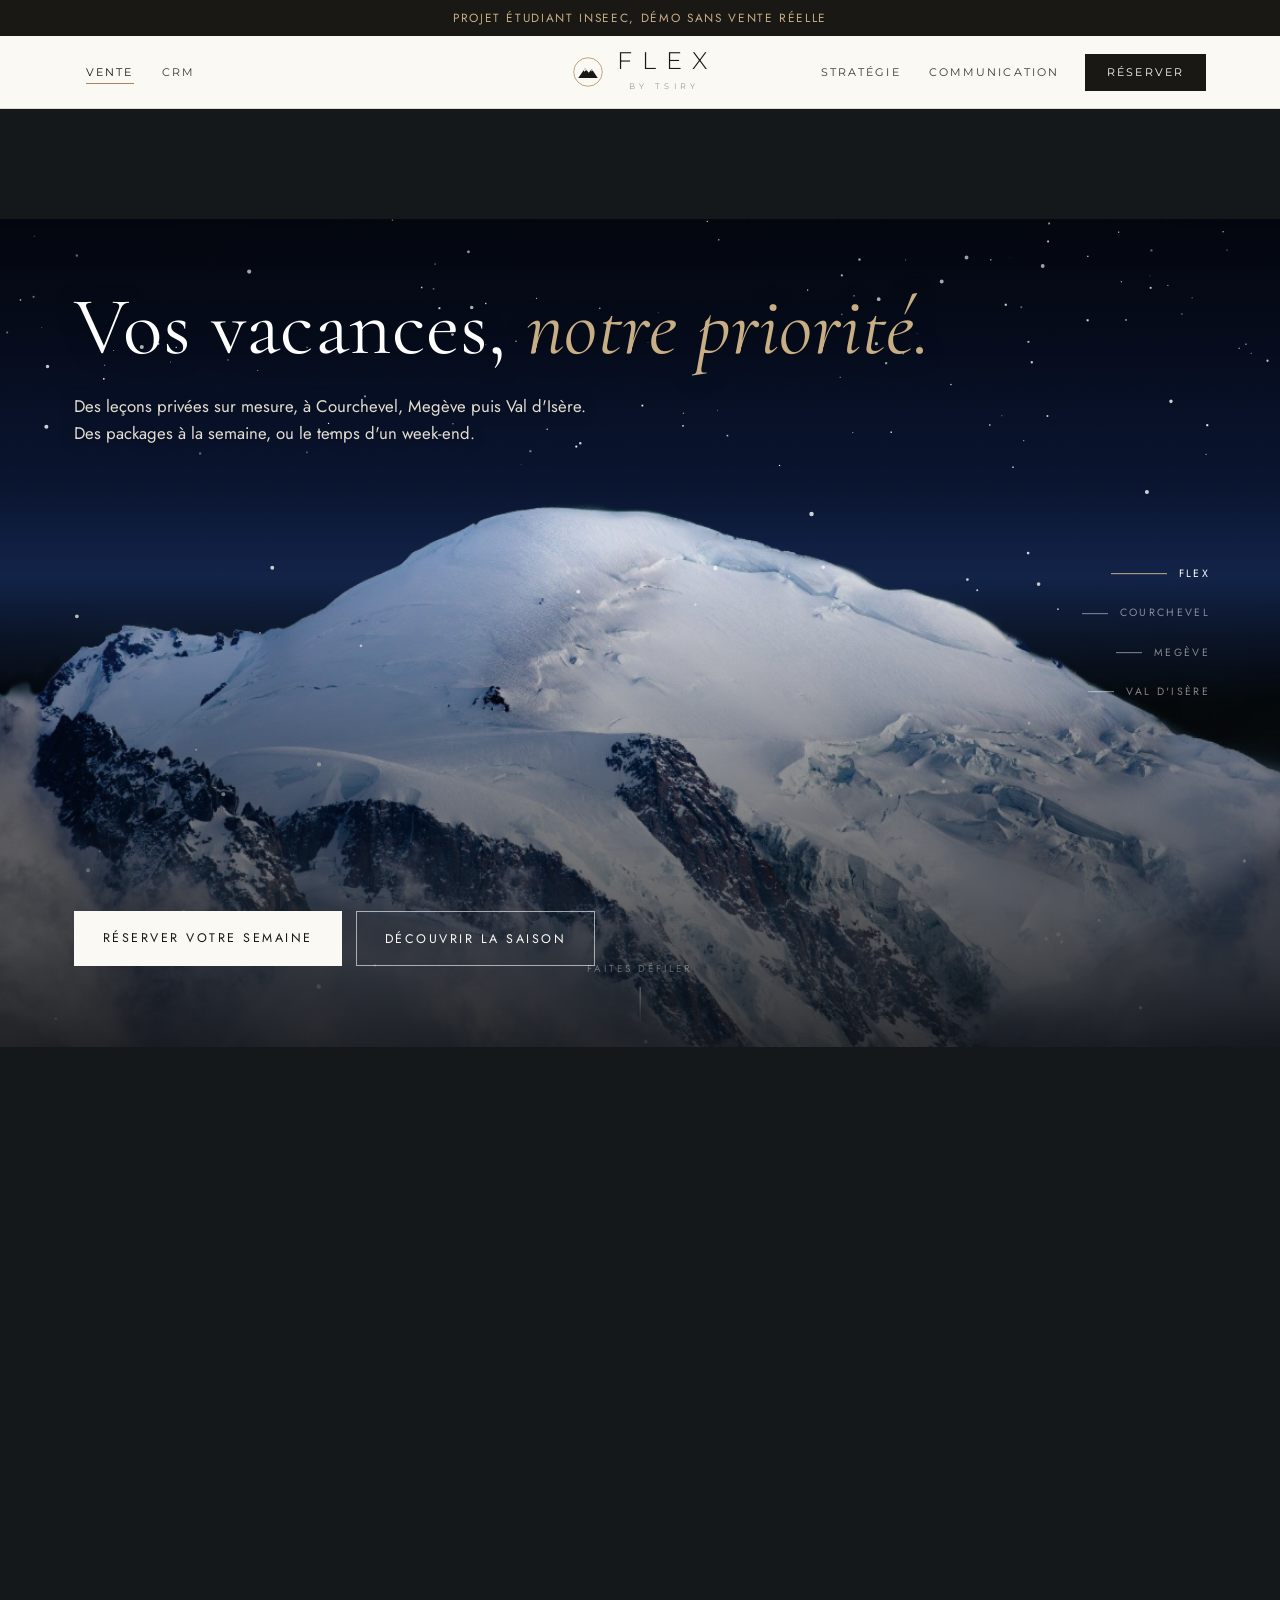
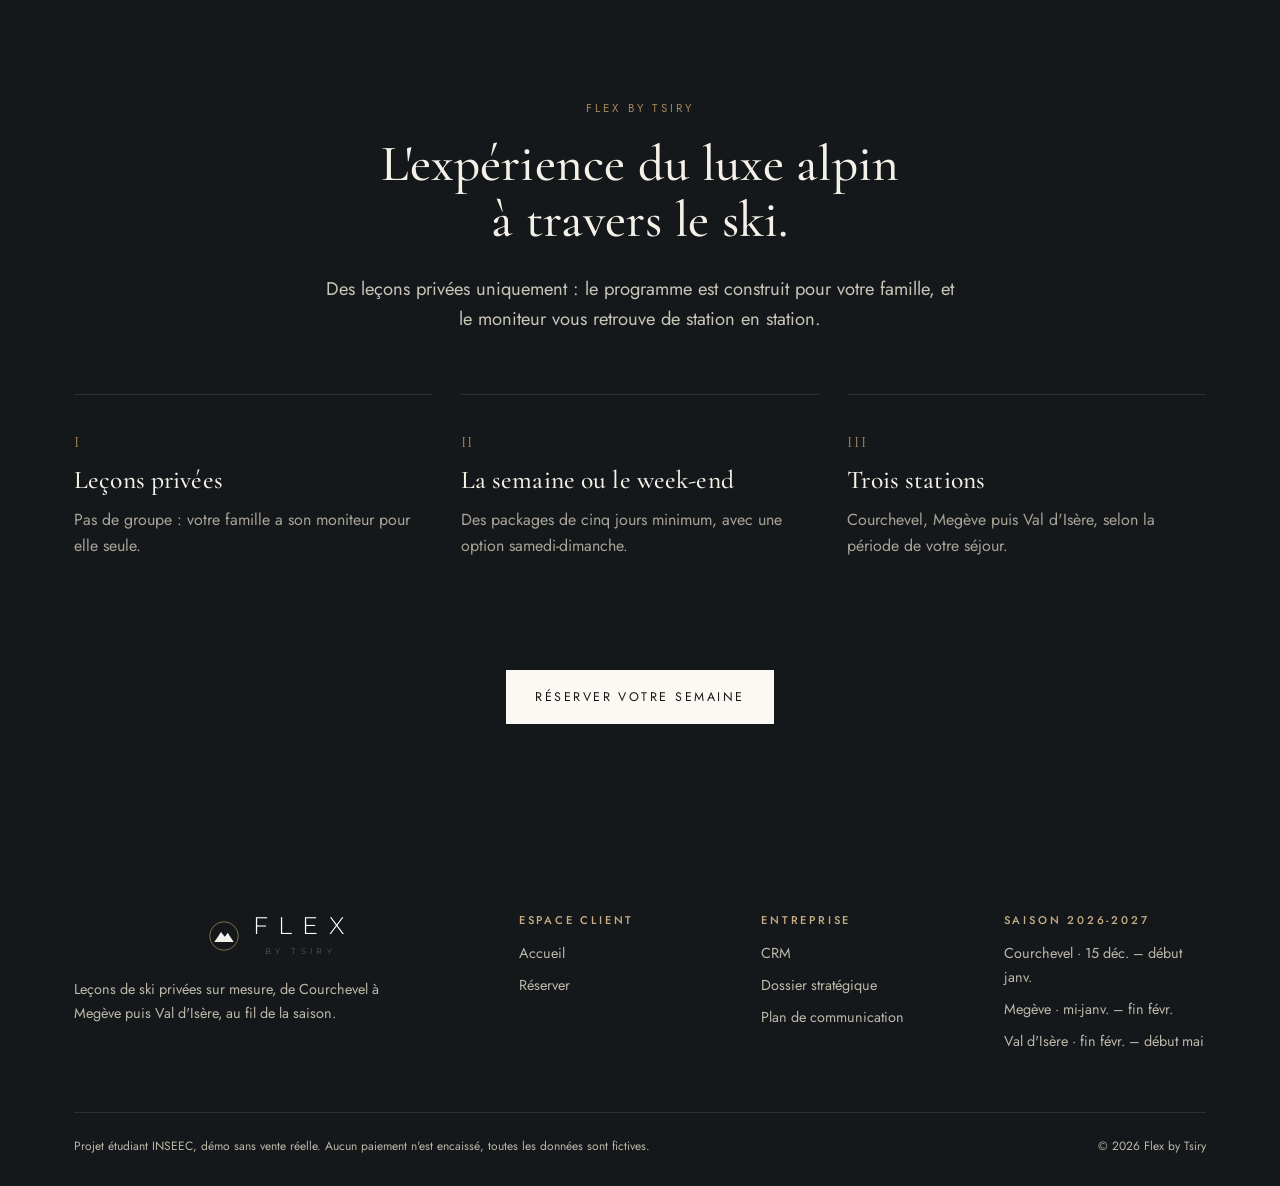
==== index.html @ 52a679b9 "Landing : photo du Mont Blanc, quatre lumières au défilement, menu centré en Montserrat Co-Authored-" ====
<!doctype html>
<html lang="fr">
<head>
<meta charset="utf-8">
<meta name="viewport" content="width=device-width, initial-scale=1">
<title>Flex by Tsiry · Leçons de ski privées</title>
<meta name="description" content="Leçons de ski privées sur mesure à Courchevel, Megève et Val d'Isère. Projet étudiant INSEEC, démo sans vente réelle.">
<link rel="icon" href="assets/favicon.svg" type="image/svg+xml">
<link rel="preconnect" href="https://fonts.googleapis.com">
<link rel="preconnect" href="https://fonts.gstatic.com" crossorigin>
<link href="https://fonts.googleapis.com/css2?family=Cormorant+Garamond:ital,wght@0,400;0,500;0,600;1,400&family=Jost:wght@300;400;500&display=swap" rel="stylesheet">
<link rel="preload" as="image" href="assets/img/hero.jpg">
<link rel="stylesheet" href="assets/site.css">
<style>
  /* ---------- Scène : une seule photo, quatre lumières ----------
     La photo est posée quatre fois avec un étalonnage différent (nuit, or, rose, glace).
     Au défilement, seule l'opacité des calques change : tout est géré par la carte graphique. */
  .story{position:relative;height:520vh;background:#14181A}
  .stage{
    position:sticky;top:72px;height:calc(100vh - 72px);height:calc(100svh - 72px);overflow:hidden;
    background:#05070a;color:#fff;isolation:isolate;contain:layout paint
  }
  .scene{position:absolute;inset:0;will-change:transform;backface-visibility:hidden}
  .mood{position:absolute;inset:0;isolation:isolate;opacity:0;visibility:hidden;will-change:opacity}
  .mood.base{opacity:1;visibility:visible}
  .ph{position:absolute;inset:0;background:url(assets/img/hero.jpg) 50% 18% / cover no-repeat}
  .sky{position:absolute;inset:0;mix-blend-mode:lighten}

  /* Étalonnage de la photo et du ciel pour chaque lumière */
  .base .sky{background:linear-gradient(180deg,#03050c 0%,#0a1530 34%,#14264d 44%,rgba(20,38,77,0) 58%)}
  .gold .ph{filter:sepia(.6) saturate(1.7) hue-rotate(-10deg) brightness(1.06) contrast(1.04)}
  .gold .sky{background:linear-gradient(180deg,#0b0d1c 0%,#2c2344 22%,#b4583a 34%,#f2a65e 41%,rgba(242,166,94,.5) 52%,rgba(242,166,94,0) 66%)}
  .rose .ph{filter:sepia(.45) saturate(2.1) hue-rotate(-42deg) brightness(1.02) contrast(1.06)}
  .rose .sky{background:linear-gradient(180deg,#120a20 0%,#3d1b52 20%,#b83a62 33%,#ff7f5e 41%,rgba(255,127,94,.5) 52%,rgba(255,127,94,0) 66%)}
  .ice .ph{filter:saturate(1.25) hue-rotate(8deg) brightness(1.2) contrast(1.06)}
  .ice .sky{background:linear-gradient(180deg,#082a5e 0%,#2f6db6 26%,#7fb8e8 38%,#cfe8f8 45%,rgba(207,232,248,.55) 56%,rgba(207,232,248,0) 70%)}

  /* Soleil : un seul astre qui traverse le ciel */
  .sun{position:absolute;left:0;top:0;width:38vmin;height:38vmin;margin:-19vmin 0 0 -19vmin;z-index:2;opacity:0;pointer-events:none;mix-blend-mode:screen;will-change:transform,opacity;
    background:radial-gradient(circle,#fff 0,#fff7e2 9%,rgba(255,196,120,.6) 22%,rgba(255,140,70,.2) 42%,rgba(255,120,60,0) 68%)}
  .flare{position:absolute;left:0;top:0;z-index:2;width:0;height:0;opacity:0;pointer-events:none;mix-blend-mode:screen;will-change:transform,opacity}
  .flare::before,.flare::after{content:"";position:absolute;left:-30vmin;top:-1px;width:60vmin;height:2px;background:linear-gradient(90deg,transparent,rgba(255,255,255,.9),transparent)}
  .flare::after{left:-1px;top:-30vmin;width:2px;height:60vmin;background:linear-gradient(180deg,transparent,rgba(255,255,255,.9),transparent)}

  /* Brume qui dérive devant la montagne */
  .fogwrap{position:absolute;left:0;right:0;bottom:0;height:60%;z-index:2;pointer-events:none;will-change:transform}
  .fog{position:absolute;bottom:-8%;width:70vw;height:55%;border-radius:50%;
    background:radial-gradient(ellipse at center,rgba(235,240,248,.26) 0,rgba(235,240,248,.1) 45%,rgba(235,240,248,0) 70%);animation:drift 46s ease-in-out infinite alternate}
  .fog:nth-child(1){left:-18%}
  .fog:nth-child(2){left:30%;bottom:-14%;animation-duration:58s;animation-delay:-20s;opacity:.8}
  .fog:nth-child(3){left:62%;animation-duration:52s;animation-delay:-35s}
  @keyframes drift{from{transform:translate3d(-6vw,0,0)}to{transform:translate3d(8vw,-2vh,0)}}
  @media (prefers-reduced-motion:reduce){.fog{animation:none}}

  #fx{position:absolute;inset:0;width:100%;height:100%;z-index:3;pointer-events:none}
  .shade{position:absolute;inset:0;z-index:4;pointer-events:none;
    background:linear-gradient(180deg,rgba(5,7,10,.3) 0%,rgba(5,7,10,0) 22%,rgba(5,7,10,0) 40%,rgba(5,7,10,.45) 70%,rgba(5,7,10,.8) 100%)}
  .fadeout{position:absolute;inset:0;z-index:9;background:#14181A;opacity:0;pointer-events:none;will-change:opacity}

  .chap{position:absolute;left:0;right:0;bottom:9vh;z-index:6;opacity:0;pointer-events:none;will-change:opacity,transform}
  .chap .in{max-width:var(--max);margin:0 auto;padding:0 24px}
  .chap h1,.chap h2{font-weight:400;margin:0 0 .25em;text-shadow:0 2px 24px rgba(0,0,0,.45)}
  .chap h1{font-size:clamp(2.6rem,6.4vw,5.6rem);max-width:920px}
  .chap h1 em{font-style:italic;color:var(--gold-2)}
  .chap h2{font-size:clamp(3.4rem,11vw,9.5rem);line-height:.95;letter-spacing:-.01em}
  .chap .count{display:block;font-size:.72rem;letter-spacing:.3em;text-transform:uppercase;color:var(--gold-2);margin-bottom:14px;text-shadow:0 1px 14px rgba(0,0,0,.6)}
  .chap .when{font-family:var(--serif);font-size:clamp(1.3rem,2.4vw,1.9rem);font-style:italic;color:#F0E8D8;margin:0 0 6px;text-shadow:0 1px 14px rgba(0,0,0,.55)}
  .chap p.sub{max-width:520px;color:#E4DED2;margin:0;font-size:1.05rem;text-shadow:0 1px 14px rgba(0,0,0,.55)}
  .chap .actions{display:flex;gap:14px;flex-wrap:wrap}
  .chap.on{pointer-events:auto}
  .chap.c0{top:7vh;bottom:9vh;display:flex;flex-direction:column;justify-content:space-between}
  .chap.c0 .in{width:100%}
  .chap.c0 .sub{margin-top:14px}

  .rail{position:absolute;right:max(20px,calc((100vw - var(--max))/2 + 20px));top:50%;transform:translateY(-50%);z-index:7;list-style:none;margin:0;padding:0;display:flex;flex-direction:column;gap:22px;align-items:flex-end}
  .rail li{display:flex;align-items:center;gap:12px;font-size:.66rem;letter-spacing:.22em;text-transform:uppercase;color:rgba(255,255,255,.5);transition:color .4s}
  .rail li i{display:block;width:26px;height:1px;background:currentColor;transition:width .4s}
  .rail li.on{color:#fff}
  .rail li.on i{width:56px;background:var(--gold-2)}
  @media (max-width:760px){.rail li span{display:none}.rail{right:14px;gap:16px}}

  .cue{position:absolute;left:50%;bottom:22px;transform:translateX(-50%);z-index:7;font-size:.62rem;letter-spacing:.3em;text-transform:uppercase;color:rgba(255,255,255,.8);display:flex;flex-direction:column;align-items:center;gap:10px;pointer-events:none;will-change:opacity}
  .cue i{display:block;width:1px;height:38px;background:linear-gradient(180deg,rgba(255,255,255,.9),transparent);animation:cue 1.8s ease-in-out infinite}
  @keyframes cue{0%{transform:scaleY(.2);transform-origin:top}50%{transform:scaleY(1);transform-origin:top}51%{transform-origin:bottom}100%{transform:scaleY(.2);transform-origin:bottom}}
  @media (prefers-reduced-motion:reduce){.cue i{animation:none}}

  /* ---------- Après la scène ---------- */
  .after{background:#14181A;color:var(--ivory);padding:110px 0 120px}
  .after .lead{color:#C9C4B8}
  .after .pillar{border-top-color:#2B302F}
  .after .pillar p{color:#A9A398}
</style>
</head>
<body data-page="vente">

<main>
  <section class="story" id="story" aria-label="Présentation de Flex by Tsiry">
    <div class="stage" id="stage">
      <div class="scene" id="scene" aria-hidden="true">
        <div class="mood base"><div class="ph"></div><div class="sky"></div></div>
        <div class="mood gold"><div class="ph"></div><div class="sky"></div></div>
        <div class="mood rose"><div class="ph"></div><div class="sky"></div></div>
        <div class="mood ice"><div class="ph"></div><div class="sky"></div></div>
      </div>
      <div class="sun" id="sun" aria-hidden="true"></div>
      <div class="flare" id="flare" aria-hidden="true"></div>
      <div class="fogwrap" id="fogwrap" aria-hidden="true"><div class="fog"></div><div class="fog"></div><div class="fog"></div></div>
      <canvas id="fx" aria-hidden="true"></canvas>
      <div class="shade" aria-hidden="true"></div>

      <div class="chap c0" data-c="0">
        <div class="in">
          <h1>Vos vacances, <em>notre priorité.</em></h1>
          <p class="sub">Des leçons privées sur mesure, à Courchevel, Megève puis Val d'Isère. Des packages à la semaine, ou le temps d'un week-end.</p>
        </div>
        <div class="in">
          <div class="actions">
            <a class="btn light" href="reserver.html">Réserver votre semaine</a>
            <button class="btn ghost-light" type="button" id="discover">Découvrir la saison</button>
          </div>
        </div>
      </div>

      <div class="chap" data-c="1">
        <div class="in">
          <span class="count">01 / 03</span>
          <p class="when">15 décembre — début janvier</p>
          <h2>Courchevel</h2>
          <p class="sub">La saison s'ouvre avec les fêtes de fin d'année.</p>
        </div>
      </div>

      <div class="chap" data-c="2">
        <div class="in">
          <span class="count">02 / 03</span>
          <p class="when">Mi-janvier — fin février</p>
          <h2>Megève</h2>
          <p class="sub">Le cœur de l'hiver.</p>
        </div>
      </div>

      <div class="chap" data-c="3">
        <div class="in">
          <span class="count">03 / 03</span>
          <p class="when">Fin février — début mai</p>
          <h2>Val d'Isère</h2>
          <p class="sub">La haute altitude pour finir la saison.</p>
        </div>
      </div>

      <ol class="rail" id="rail" aria-hidden="true">
        <li><i></i><span>Flex</span></li>
        <li><i></i><span>Courchevel</span></li>
        <li><i></i><span>Megève</span></li>
        <li><i></i><span>Val d'Isère</span></li>
      </ol>
      <div class="cue" id="cue" aria-hidden="true">Faites défiler<i></i></div>
      <div class="fadeout" id="fadeout"></div>
    </div>
  </section>

  <section class="after">
    <div class="wrap">
      <div class="center reveal" style="margin-bottom:60px">
        <span class="eyebrow">Flex by Tsiry</span>
        <h2>L'expérience du luxe alpin<br>à travers le ski.</h2>
        <p class="lead">Des leçons privées uniquement : le programme est construit pour votre famille, et le moniteur vous retrouve de station en station.</p>
      </div>
      <div class="grid g3">
        <div class="pillar reveal"><span class="num">I</span><h3>Leçons privées</h3><p>Pas de groupe : votre famille a son moniteur pour elle seule.</p></div>
        <div class="pillar reveal"><span class="num">II</span><h3>La semaine ou le week-end</h3><p>Des packages de cinq jours minimum, avec une option samedi-dimanche.</p></div>
        <div class="pillar reveal"><span class="num">III</span><h3>Trois stations</h3><p>Courchevel, Megève puis Val d'Isère, selon la période de votre séjour.</p></div>
      </div>
      <div class="center reveal" style="margin-top:60px">
        <a class="btn light" href="reserver.html">Réserver votre semaine</a>
      </div>
    </div>
  </section>
</main>

<script src="assets/site.js"></script>
<script>
(function () {
  const reduce = window.matchMedia('(prefers-reduced-motion: reduce)').matches;
  const story = document.getElementById('story'), stage = document.getElementById('stage');
  const scene = document.getElementById('scene');
  const moods = [...document.querySelectorAll('.mood:not(.base)')];
  const sun = document.getElementById('sun'), flare = document.getElementById('flare'), fogwrap = document.getElementById('fogwrap');
  const chaps = [...document.querySelectorAll('.chap')], rail = [...document.querySelectorAll('#rail li')];
  const cue = document.getElementById('cue'), fadeout = document.getElementById('fadeout');
  const NAV = 72;

  /* Écriture sans doublon : on ne touche au style que si la valeur a changé. */
  const put = (el, prop, val) => { const k = '_' + prop; if (el[k] !== val) { el[k] = val; el.style[prop] = val; } };
  const clamp01 = x => Math.max(0, Math.min(1, x));
  const smooth = t => t * t * (3 - 2 * t);

  /* Chapitres : [début, fin, durée du fondu] */
  const RANGES = [[-1, .14, .1], [.26, .44, .06], [.52, .70, .06], [.77, 1.1, .05]];
  const vis = (p, a, b, f) => clamp01(Math.min((p - a) / f, (b - p) / f, 1));

  /* Les lumières s'empilent : chacune apparaît en fondu et reste (or, rose, glace). */
  const MOOD_AT = [.18, .46, .72], MOOD_LEN = .12;

  /* Trajet du soleil : [progression, x, y, taille, opacité] (x et y en part de l'écran) */
  const SUN = [[0, .78, .20, .8, 0], [.2, .78, .20, .8, 0], [.32, .70, .24, 1, .9], [.46, .60, .28, 1.1, 1], [.62, .30, .43, 1.25, 1], [.70, .24, .47, 1.2, .0], [.76, .60, .12, .9, 0], [.84, .60, .11, 1, 1], [1, .64, .09, 1.1, 1]];
  function sunAt(p) {
    let i = 0; while (i < SUN.length - 2 && p > SUN[i + 1][0]) i++;
    const a = SUN[i], b = SUN[i + 1], t = smooth(clamp01((p - a[0]) / (b[0] - a[0])));
    return a.slice(1).map((v, k) => v + (b[k + 1] - v) * t);
  }

  let storyAbs = 0, scrollable = 1, stageH = 1, stageW = 1;
  function measure() {
    storyAbs = story.getBoundingClientRect().top + scrollY;
    stageH = stage.clientHeight; stageW = stage.clientWidth; scrollable = Math.max(1, story.offsetHeight - stageH);
  }
  const progress = () => clamp01((scrollY + NAV - storyAbs) / scrollable);

  let starAlpha = 1;
  function apply(p) {
    /* Zoom arrière lent sur toute la scène */
    put(scene, 'transform', 'translate3d(0,' + (smooth(clamp01(p / .5)) * 3).toFixed(2) + 'vh,0) scale(' + (1.1 - p * .08).toFixed(4) + ')');
    moods.forEach((m, i) => {
      const o = clamp01((p - MOOD_AT[i]) / MOOD_LEN);
      put(m, 'visibility', o > .003 ? 'visible' : 'hidden');
      if (o > .003) put(m, 'opacity', o.toFixed(3));
    });
    const [sx, sy, ss, so] = sunAt(p);
    put(sun, 'opacity', so.toFixed(3));
    if (so > .003) put(sun, 'transform', 'translate3d(' + (sx * stageW).toFixed(1) + 'px,' + (sy * stageH).toFixed(1) + 'px,0) scale(' + ss.toFixed(3) + ')');
    const fo = clamp01((p - .74) / .12) * so;
    put(flare, 'opacity', fo.toFixed(3));
    if (fo > .003) put(flare, 'transform', 'translate3d(' + (sx * stageW).toFixed(1) + 'px,' + (sy * stageH).toFixed(1) + 'px,0)');
    put(fogwrap, 'transform', 'translate3d(0,' + (-p * 6).toFixed(2) + 'vh,0)');
    starAlpha = 1 - clamp01((p - .12) / .14);

    let best = 0, bo = -1;
    chaps.forEach((c, i) => {
      const [a, b, f] = RANGES[i], o = vis(p, a, b, f);
      put(c, 'opacity', o.toFixed(3)); put(c, 'transform', 'translate3d(0,' + ((1 - o) * 28).toFixed(1) + 'px,0)');
      const on = o > .5; if (c._on !== on) { c._on = on; c.classList.toggle('on', on); }
      if (o > bo) { bo = o; best = i; }
    });
    rail.forEach((li, i) => { const on = i === best; if (li._on !== on) { li._on = on; li.classList.toggle('on', on); } });
    put(cue, 'opacity', Math.max(0, 1 - p * 18).toFixed(2));
    put(fadeout, 'opacity', clamp01((p - .93) / .07).toFixed(3));
  }

  /* --- Étoiles qui scintillent (nuit) et neige : un seul canvas --- */
  const cv = document.getElementById('fx'), cx = cv.getContext('2d');
  let flakes = [], stars = [], W = 0, Hh = 0, vel = 0, lastY = scrollY, tick = 0;
  function sizeFx() {
    W = stage.clientWidth; Hh = stage.clientHeight; cv.width = W; cv.height = Hh;
    flakes = Array.from({ length: Math.min(70, Math.round(W * Hh / 16000)) }, () => ({ x: Math.random() * W, y: Math.random() * Hh, r: .7 + Math.random() * 1.6, s: .3 + Math.random() * .8, d: Math.random() * 6.28 }));
    stars = Array.from({ length: Math.min(90, Math.round(W / 14)) }, () => ({ x: Math.random() * W, y: Math.random() * Hh * .3, r: .4 + Math.random() * 1.1, ph: Math.random() * 6.28, sp: .02 + Math.random() * .05 }));
  }
  function drawFx(boost, now) {
    cx.clearRect(0, 0, W, Hh);
    if (starAlpha > .01) {
      cx.fillStyle = '#fff';
      for (const s of stars) {
        cx.globalAlpha = starAlpha * (.35 + .65 * Math.abs(Math.sin(now * s.sp * .06 + s.ph)));
        cx.fillRect(s.x, s.y, s.r * 1.4, s.r * 1.4);
      }
    }
    cx.globalAlpha = .8; cx.fillStyle = '#fff'; cx.beginPath();
    for (const f of flakes) {
      f.d += .01; f.y += f.s * boost; f.x += Math.sin(f.d) * .35;
      if (f.y > Hh + 4) { f.y = -4; f.x = Math.random() * W; }
      cx.moveTo(f.x + f.r, f.y); cx.arc(f.x, f.y, f.r, 0, 6.283);
    }
    cx.fill();
  }

  /* --- Boucle : s'arrête quand la scène n'est pas à l'écran ou l'onglet masqué --- */
  let visible = true, cur = 0, last = performance.now();
  if ('IntersectionObserver' in window) new IntersectionObserver(e => { visible = e[0].isIntersecting; }, { threshold: 0 }).observe(story);
  function loop(now) {
    const dt = Math.min(64, now - last); last = now;
    if (visible && !document.hidden) {
      const target = progress();
      cur = reduce ? target : cur + (target - cur) * (1 - Math.exp(-dt / 75));
      if (Math.abs(target - cur) < .0002) cur = target;
      apply(cur);
      if (!reduce && cur < .96) {
        vel = vel * .85 + Math.abs(scrollY - lastY) * .15; lastY = scrollY;
        if ((tick++ & 1) === 0) drawFx(1 + Math.min(5, vel * .3), now);
      }
    }
    requestAnimationFrame(loop);
  }

  const img = new Image(); img.src = 'assets/img/hero.jpg'; if (img.decode) img.decode().catch(() => {});

  measure(); sizeFx(); cur = progress(); apply(cur); requestAnimationFrame(loop);
  let rz; addEventListener('resize', () => { clearTimeout(rz); rz = setTimeout(() => { measure(); sizeFx(); }, 120); });
  addEventListener('load', measure);

  document.getElementById('discover').addEventListener('click', () => {
    scrollTo({ top: storyAbs - NAV + .35 * scrollable, behavior: reduce ? 'auto' : 'smooth' });
  });
})();
</script>
</body>
</html>
---- assets/site.css ----
/* Flex by Tsiry — charte graphique */
@import url("https://fonts.googleapis.com/css2?family=Montserrat:wght@300;400;500&display=swap");
:root{
  --brand:"Montserrat", "Helvetica Neue", Arial, sans-serif;
  --ivory:#F5F1E8;
  --paper:#FBF9F4;
  --ink:#191815;
  --ink-2:#3B3934;
  --muted:#77736A;
  --line:#E2DCCF;
  --gold:#A6875A;
  --gold-2:#C8AE84;
  --night:#14181A;
  --pine:#23302B;
  --snow:#FFFFFF;
  --ok:#3F6B4F;
  --warn:#9A5B2E;
  --radius:4px;
  --serif:"Cormorant Garamond", "Times New Roman", serif;
  --sans:"Jost", "Helvetica Neue", Arial, sans-serif;
  --max:1180px;
}
*{box-sizing:border-box}
html{scroll-behavior:smooth}
body{margin:0;background:var(--paper);color:var(--ink);font-family:var(--sans);font-weight:400;font-size:16px;line-height:1.65;-webkit-font-smoothing:antialiased}
img,svg{max-width:100%;display:block}
a{color:inherit}
h1,h2,h3,h4{font-family:var(--serif);font-weight:500;line-height:1.1;margin:0 0 .5em;letter-spacing:.005em}
h1{font-size:clamp(2.6rem,6vw,5.2rem)}
h2{font-size:clamp(2rem,4vw,3.2rem)}
h3{font-size:1.6rem}
p{margin:0 0 1em}
.wrap{max-width:var(--max);margin:0 auto;padding:0 24px}
.eyebrow{font-family:var(--sans);font-size:.72rem;letter-spacing:.28em;text-transform:uppercase;color:var(--gold);margin-bottom:18px;display:block}
.lead{font-size:1.15rem;color:var(--ink-2);max-width:640px}
.muted{color:var(--muted)}
.center{text-align:center}
.center .lead{margin-left:auto;margin-right:auto}

/* Bandeau démo */
.demo-banner{background:var(--ink);color:var(--gold-2);text-align:center;font-size:.74rem;letter-spacing:.14em;text-transform:uppercase;padding:8px 16px;position:relative;z-index:60}

/* Navigation */
.nav{position:sticky;top:0;z-index:50;background:rgba(251,249,244,.97);border-bottom:1px solid var(--line)}
.nav .wrap{display:grid;grid-template-columns:1fr auto 1fr;align-items:center;height:72px;gap:28px}
.brand{display:flex;align-items:center;justify-content:center;gap:14px;text-decoration:none;text-align:center}
.brand svg{width:30px;height:30px;flex:none}
.brand > span{display:block;text-align:center}
.brand-name{display:block;font-family:var(--brand);font-size:1.5rem;letter-spacing:.42em;margin-right:-.42em;font-weight:300;line-height:1}
.brand-by{display:block;font-family:var(--brand);font-weight:300;font-size:.5rem;letter-spacing:.55em;margin-right:-.55em;text-transform:uppercase;color:var(--muted);margin-top:7px}
.nav-side{display:flex;gap:4px;align-items:center;list-style:none;margin:0;padding:0}
.nav-left{justify-content:flex-start}
.nav-right{justify-content:flex-end}
.nav-side a,.nav-mobile a{text-decoration:none;font-family:var(--brand);font-weight:400;font-size:.66rem;letter-spacing:.2em;text-transform:uppercase;padding:10px 12px;color:var(--ink-2);position:relative;transition:color .3s}
.nav-side a:not(.nav-cta)::after{content:"";position:absolute;left:12px;right:12px;bottom:5px;height:1px;background:var(--gold);transform:scaleX(0);transform-origin:left;transition:transform .45s cubic-bezier(.2,.7,.2,1)}
.nav-side a:hover::after,.nav-side a.active::after{transform:scaleX(1)}
.nav-side a:hover,.nav-side a.active{color:var(--ink)}
.nav-cta{background:var(--ink);color:var(--paper)!important;padding:12px 22px!important;margin-left:10px;transition:background .3s!important}
.nav-cta:hover{background:var(--pine)}
.nav-mobile{display:none}
.burger{display:none;justify-self:end;background:none;border:1px solid var(--line);width:44px;height:44px;cursor:pointer;border-radius:var(--radius)}
.burger span{display:block;width:18px;height:1px;background:var(--ink);margin:5px auto}

@media (max-width:980px){
  .nav .wrap{gap:12px}
  .nav-side{display:none}
  .burger{display:block;grid-column:3}
  .brand{grid-column:2}
  .brand-name{font-size:1.25rem}
  .nav-mobile{display:flex;list-style:none;margin:0;position:absolute;top:100%;left:0;right:0;background:var(--paper);flex-direction:column;align-items:stretch;padding:12px 24px 24px;border-bottom:1px solid var(--line);gap:0;transform:translateY(-8px);opacity:0;pointer-events:none;transition:.3s}
  .nav-mobile.open{opacity:1;transform:none;pointer-events:auto}
  .nav-mobile a{display:block;padding:15px 0;border-bottom:1px solid var(--line)}
  .nav-mobile .nav-cta{margin:16px 0 0;text-align:center;padding:15px!important;border:0}
}

/* Boutons */
.btn{display:inline-flex;align-items:center;justify-content:center;gap:10px;font-family:var(--sans);font-size:.78rem;letter-spacing:.2em;text-transform:uppercase;text-decoration:none;padding:16px 28px;border:1px solid var(--ink);background:var(--ink);color:var(--paper);cursor:pointer;transition:background .25s,color .25s,border-color .25s;border-radius:0}
.btn:hover{background:var(--pine);border-color:var(--pine)}
.btn.ghost{background:transparent;color:var(--ink)}
.btn.ghost:hover{background:var(--ink);color:var(--paper)}
.btn.light{background:var(--paper);color:var(--ink);border-color:var(--paper)}
.btn.light:hover{background:transparent;color:var(--paper)}
.btn.ghost-light{background:transparent;color:var(--paper);border-color:rgba(255,255,255,.6)}
.btn.ghost-light:hover{background:var(--paper);color:var(--ink)}
.btn:disabled{opacity:.4;cursor:not-allowed}
.btn.small{padding:10px 16px;font-size:.68rem}

/* Sections */
section{padding:110px 0}
.section-dark{background:var(--night);color:var(--ivory)}
.section-dark .lead{color:#C9C4B8}
.section-ivory{background:var(--ivory)}
.divider{width:48px;height:1px;background:var(--gold);margin:28px 0}
.center .divider{margin:28px auto}

/* Hero */
.hero{position:relative;min-height:calc(100vh - 105px);display:flex;align-items:flex-end;color:var(--snow);overflow:hidden;background:#0f1416;padding:0}
.hero-art{position:absolute;inset:0}
.hero-art svg{width:100%;height:100%;object-fit:cover}
.hero-photo{position:absolute;inset:0;background-size:cover;background-position:center}
.hero::after{content:"";position:absolute;inset:0;background:linear-gradient(180deg,rgba(10,12,14,.15) 0%,rgba(10,12,14,.05) 40%,rgba(10,12,14,.75) 100%)}
.hero-content{position:relative;z-index:2;padding:0 24px 90px;max-width:var(--max);margin:0 auto;width:100%}
.hero h1{max-width:900px;font-weight:400}
.hero h1 em{font-style:italic;color:var(--gold-2)}
.hero .lead{color:#E7E2D8;max-width:620px;font-size:1.2rem}
.hero-actions{display:flex;gap:14px;flex-wrap:wrap;margin-top:34px}
.hero-meta{display:flex;gap:40px;flex-wrap:wrap;margin-top:56px;padding-top:24px;border-top:1px solid rgba(255,255,255,.22);font-size:.75rem;letter-spacing:.2em;text-transform:uppercase;color:#D9D3C6}
.hero-meta strong{display:block;font-family:var(--serif);font-size:1.6rem;letter-spacing:0;text-transform:none;color:var(--snow);font-weight:400}

/* Grilles */
.grid{display:grid;gap:28px}
.g2{grid-template-columns:repeat(2,1fr)}
.g3{grid-template-columns:repeat(3,1fr)}
.g4{grid-template-columns:repeat(4,1fr)}
@media (max-width:900px){.g3,.g4{grid-template-columns:1fr 1fr}}
@media (max-width:640px){.g2,.g3,.g4{grid-template-columns:1fr} section{padding:72px 0}}

.split{display:grid;grid-template-columns:1fr 1fr;gap:72px;align-items:center}
@media (max-width:900px){.split{grid-template-columns:1fr;gap:40px}}

/* Piliers */
.pillar{padding:34px 0;border-top:1px solid var(--line)}
.pillar .num{font-family:var(--serif);font-size:1rem;color:var(--gold);letter-spacing:.1em}
.pillar h3{margin-top:10px}

/* Stations */
.station{position:relative;overflow:hidden;background:var(--night);color:var(--snow);min-height:520px;display:flex;flex-direction:column;justify-content:flex-end}
.station .art{position:absolute;inset:0;transition:transform 1.2s cubic-bezier(.2,.7,.2,1)}
.station:hover .art{transform:scale(1.04)}
.station::after{content:"";position:absolute;inset:0;background:linear-gradient(180deg,transparent 30%,rgba(8,10,12,.85))}
.station .body{position:relative;z-index:2;padding:32px}
.station .period{font-size:.7rem;letter-spacing:.25em;text-transform:uppercase;color:var(--gold-2)}
.station h3{font-size:2.3rem;margin:10px 0 8px}
.station p{color:#D8D3C8;font-size:.95rem;margin:0}

/* Formules */
.offer{background:var(--snow);border:1px solid var(--line);padding:40px 34px;display:flex;flex-direction:column;position:relative;transition:transform .35s,box-shadow .35s}
.offer:hover{transform:translateY(-4px);box-shadow:0 24px 50px -30px rgba(20,20,20,.35)}
.offer.featured{border-color:var(--gold)}
.offer .badge{position:absolute;top:-1px;right:24px;background:var(--gold);color:var(--snow);font-size:.62rem;letter-spacing:.2em;text-transform:uppercase;padding:6px 12px}
.offer h3{font-size:2rem;margin-bottom:6px}
.offer .sub{color:var(--muted);font-size:.9rem;min-height:48px}
.price{margin:24px 0 6px;font-family:var(--serif);font-size:3rem;line-height:1}
.price small{font-family:var(--sans);font-size:.8rem;color:var(--muted);letter-spacing:.1em}
.price-ht{font-size:.82rem;color:var(--muted);margin-bottom:24px}
.offer ul{list-style:none;padding:0;margin:0 0 30px;flex:1}
.offer li{padding:10px 0 10px 26px;border-top:1px solid var(--line);font-size:.92rem;position:relative}
.offer li::before{content:"";position:absolute;left:2px;top:19px;width:10px;height:1px;background:var(--gold)}

.incl{display:grid;grid-template-columns:1fr 1fr;gap:0;border:1px solid var(--line);background:var(--snow)}
.incl > div{padding:34px}
.incl > div + div{border-left:1px solid var(--line)}
.incl ul{margin:0;padding-left:18px}
.incl li{margin-bottom:8px}
@media (max-width:700px){.incl{grid-template-columns:1fr}.incl > div + div{border-left:0;border-top:1px solid var(--line)}}

/* Témoignages */
.quote{font-family:var(--serif);font-size:1.5rem;line-height:1.35;font-style:italic}
.quote-by{font-size:.75rem;letter-spacing:.2em;text-transform:uppercase;color:var(--gold-2);margin-top:18px}
.fict{display:inline-block;font-size:.62rem;letter-spacing:.18em;text-transform:uppercase;border:1px solid currentColor;padding:3px 8px;opacity:.7;margin-left:8px}

/* FAQ */
.faq details{border-top:1px solid var(--line);padding:22px 0}
.faq details:last-child{border-bottom:1px solid var(--line)}
.faq summary{cursor:pointer;list-style:none;font-family:var(--serif);font-size:1.35rem;display:flex;justify-content:space-between;gap:20px}
.faq summary::-webkit-details-marker{display:none}
.faq summary::after{content:"+";font-family:var(--sans);font-weight:300;color:var(--gold);transition:transform .3s}
.faq details[open] summary::after{transform:rotate(45deg)}
.faq details p{margin:14px 0 0;color:var(--ink-2);max-width:760px}

/* Formulaires */
.field{display:flex;flex-direction:column;gap:8px;margin-bottom:18px}
.field label{font-size:.7rem;letter-spacing:.2em;text-transform:uppercase;color:var(--muted)}
input,select,textarea{font-family:var(--sans);font-size:1rem;padding:14px 14px;border:1px solid var(--line);background:var(--snow);color:var(--ink);border-radius:0;width:100%;transition:border-color .2s}
input:focus,select:focus,textarea:focus{outline:none;border-color:var(--gold)}
textarea{min-height:120px;resize:vertical}
.form-note{font-size:.8rem;color:var(--muted)}
.toast{position:fixed;left:50%;bottom:28px;transform:translate(-50%,20px);background:var(--ink);color:var(--paper);padding:14px 22px;font-size:.9rem;opacity:0;transition:.35s;z-index:100;max-width:90vw}
.toast.show{opacity:1;transform:translate(-50%,0)}

/* Footer */
footer{background:var(--night);color:#BDB7AA;padding:70px 0 30px;font-size:.9rem}
footer .brand-name{color:var(--snow)}
footer a{text-decoration:none;color:#BDB7AA}
footer a:hover{color:var(--snow)}
footer h4{font-family:var(--sans);font-size:.7rem;letter-spacing:.25em;text-transform:uppercase;color:var(--gold-2);margin-bottom:16px;font-weight:500}
footer ul{list-style:none;padding:0;margin:0}
footer li{margin-bottom:8px}
.foot-grid{display:grid;grid-template-columns:2fr 1fr 1fr 1fr;gap:40px}
.foot-bottom{margin-top:50px;padding-top:24px;border-top:1px solid #2B302F;font-size:.75rem;display:flex;justify-content:space-between;gap:16px;flex-wrap:wrap}
@media (max-width:800px){.foot-grid{grid-template-columns:1fr 1fr}}

/* Révélation au scroll */
.reveal{opacity:0;transform:translateY(24px);transition:opacity .9s ease,transform .9s cubic-bezier(.2,.7,.2,1)}
.reveal.in{opacity:1;transform:none}
@media (prefers-reduced-motion:reduce){.reveal{opacity:1;transform:none;transition:none}html{scroll-behavior:auto}}

/* Pages internes (dossier) */
.page-head{padding:90px 0 60px;background:var(--ivory);border-bottom:1px solid var(--line)}
.page-head .lead{margin-top:10px}
.doc section{padding:80px 0;border-bottom:1px solid var(--line)}
.doc section:last-of-type{border-bottom:0}
.card{background:var(--snow);border:1px solid var(--line);padding:28px}
.card h3{font-size:1.45rem}
.kv{display:grid;grid-template-columns:140px 1fr;gap:6px 16px;font-size:.92rem}
.kv dt{color:var(--muted);font-size:.72rem;letter-spacing:.15em;text-transform:uppercase;padding-top:3px}
.kv dd{margin:0}
.table-wrap{overflow-x:auto;border:1px solid var(--line);background:var(--snow)}
table{width:100%;border-collapse:collapse;font-size:.92rem;min-width:640px}
th,td{text-align:left;padding:14px 16px;border-bottom:1px solid var(--line);vertical-align:top}
th{font-size:.68rem;letter-spacing:.18em;text-transform:uppercase;color:var(--muted);font-weight:500;background:var(--paper)}
tr.us td{background:#F8F2E6}
.src{font-size:.78rem;color:var(--muted)}
.src a{color:var(--gold)}
.stat{border-top:1px solid var(--gold);padding-top:18px}
.stat .n{font-family:var(--serif);font-size:2.8rem;line-height:1}
.stat .l{font-size:.88rem;color:var(--ink-2);margin-top:8px}
.estimate{background:var(--ivory);border-left:2px solid var(--gold);padding:18px 22px;font-size:.92rem;margin-top:20px}
.tag{display:inline-block;font-size:.64rem;letter-spacing:.16em;text-transform:uppercase;padding:4px 10px;border:1px solid var(--line);color:var(--ink-2);background:var(--paper)}
.toc{display:flex;flex-wrap:wrap;gap:8px;margin-top:28px}
.toc a{font-size:.72rem;letter-spacing:.16em;text-transform:uppercase;text-decoration:none;padding:8px 14px;border:1px solid var(--line);background:var(--snow)}
.toc a:hover{border-color:var(--gold)}
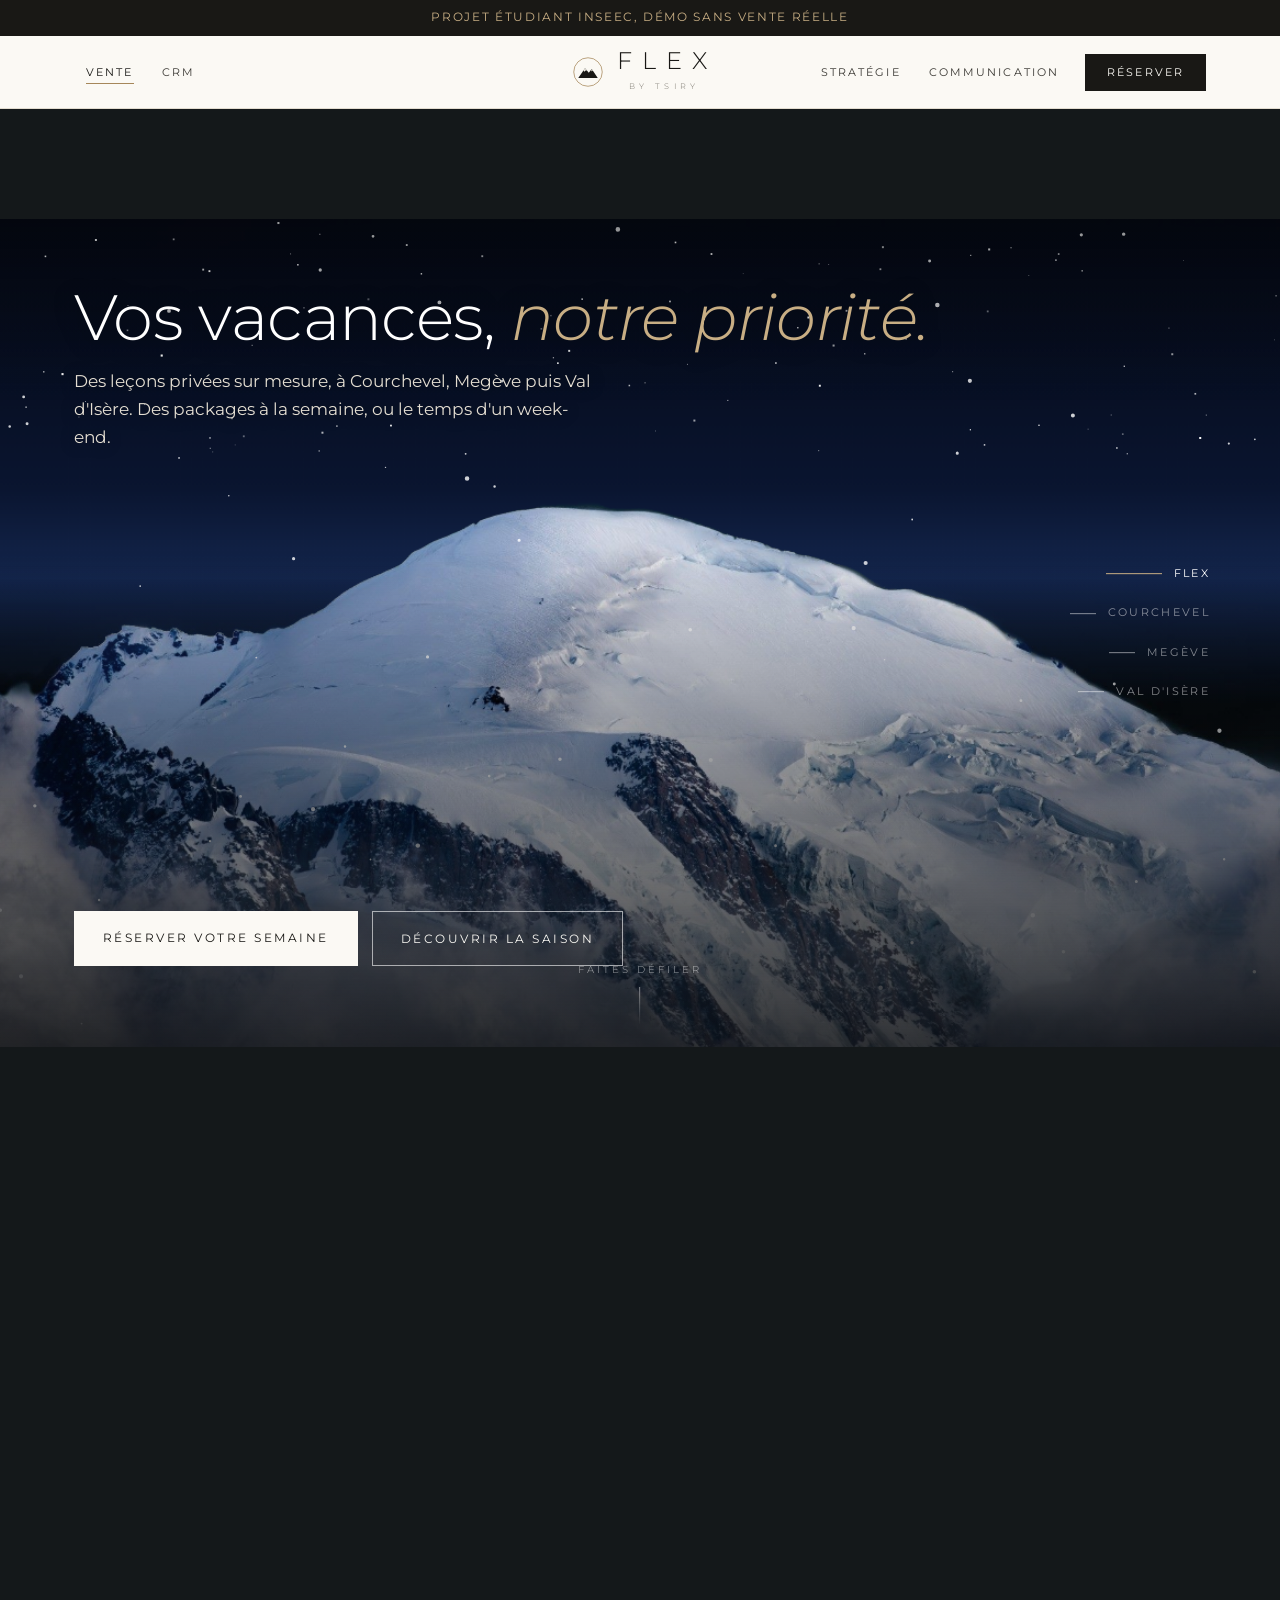
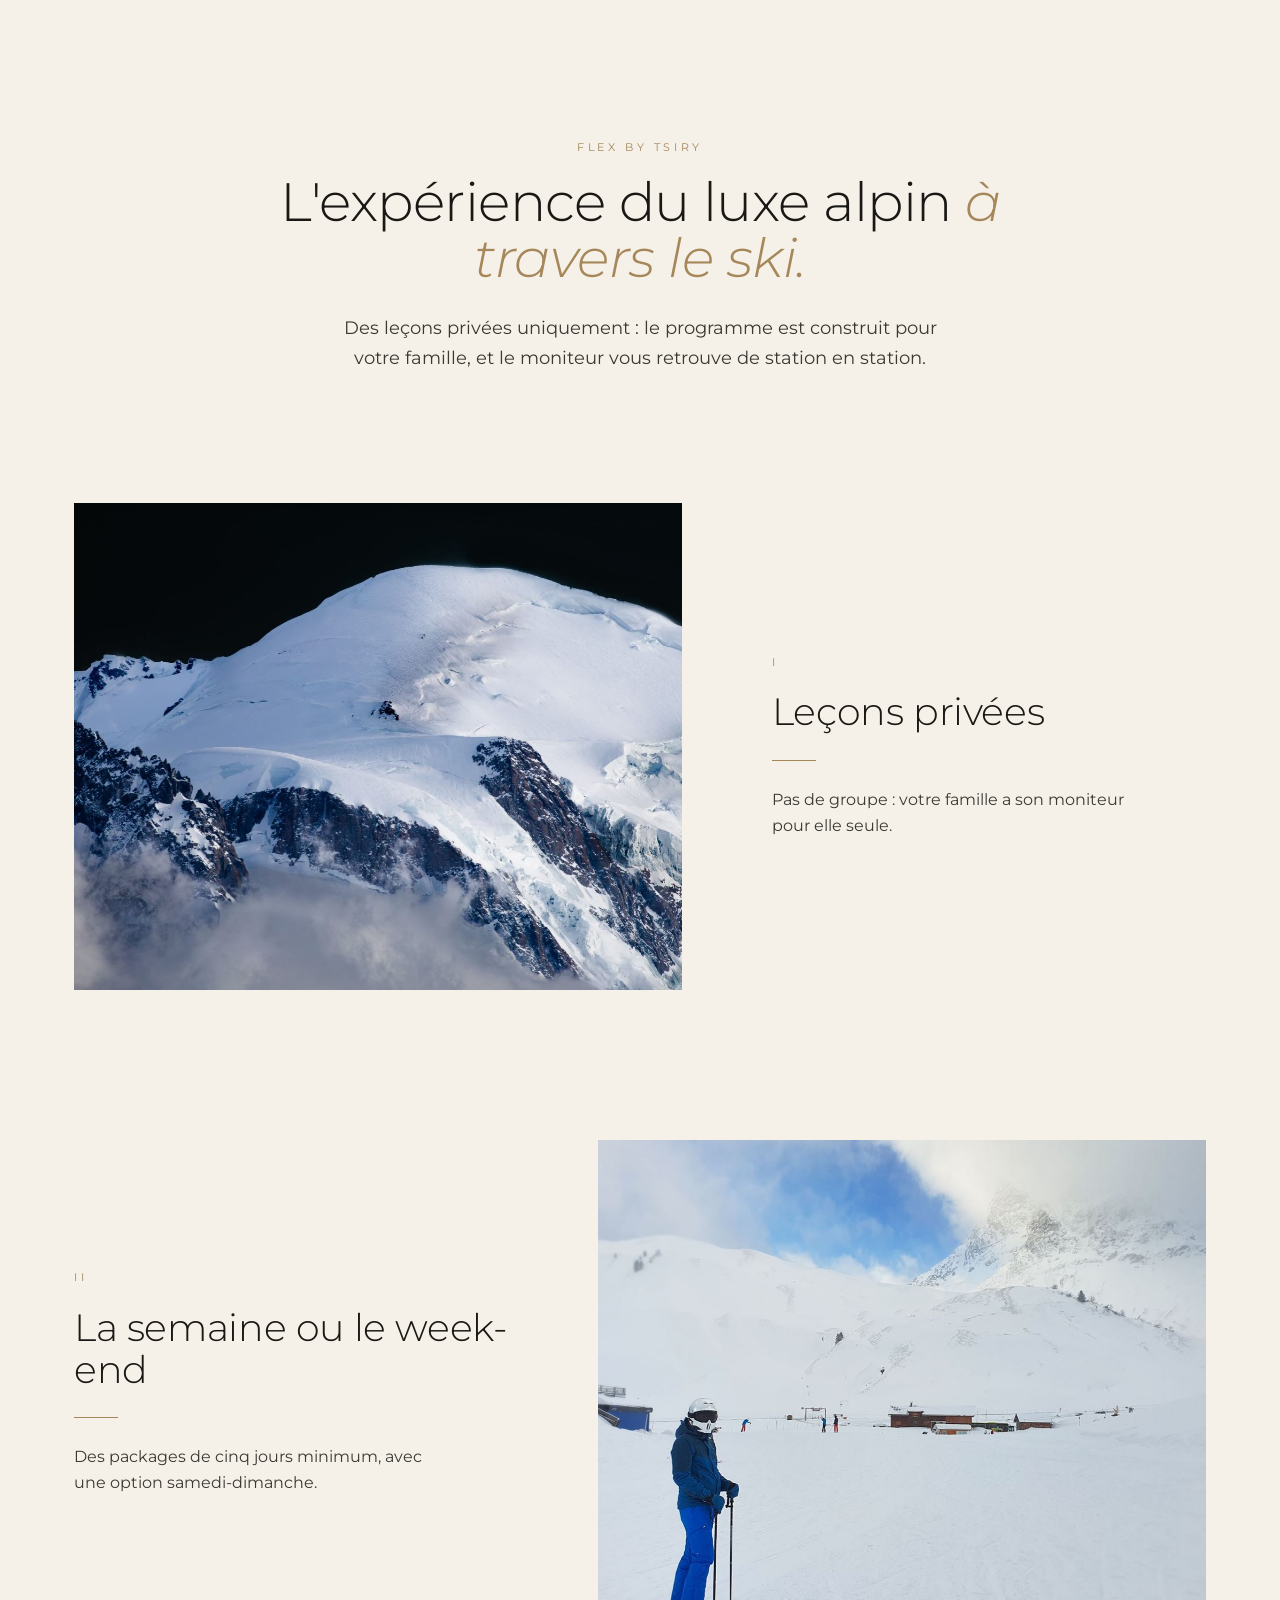
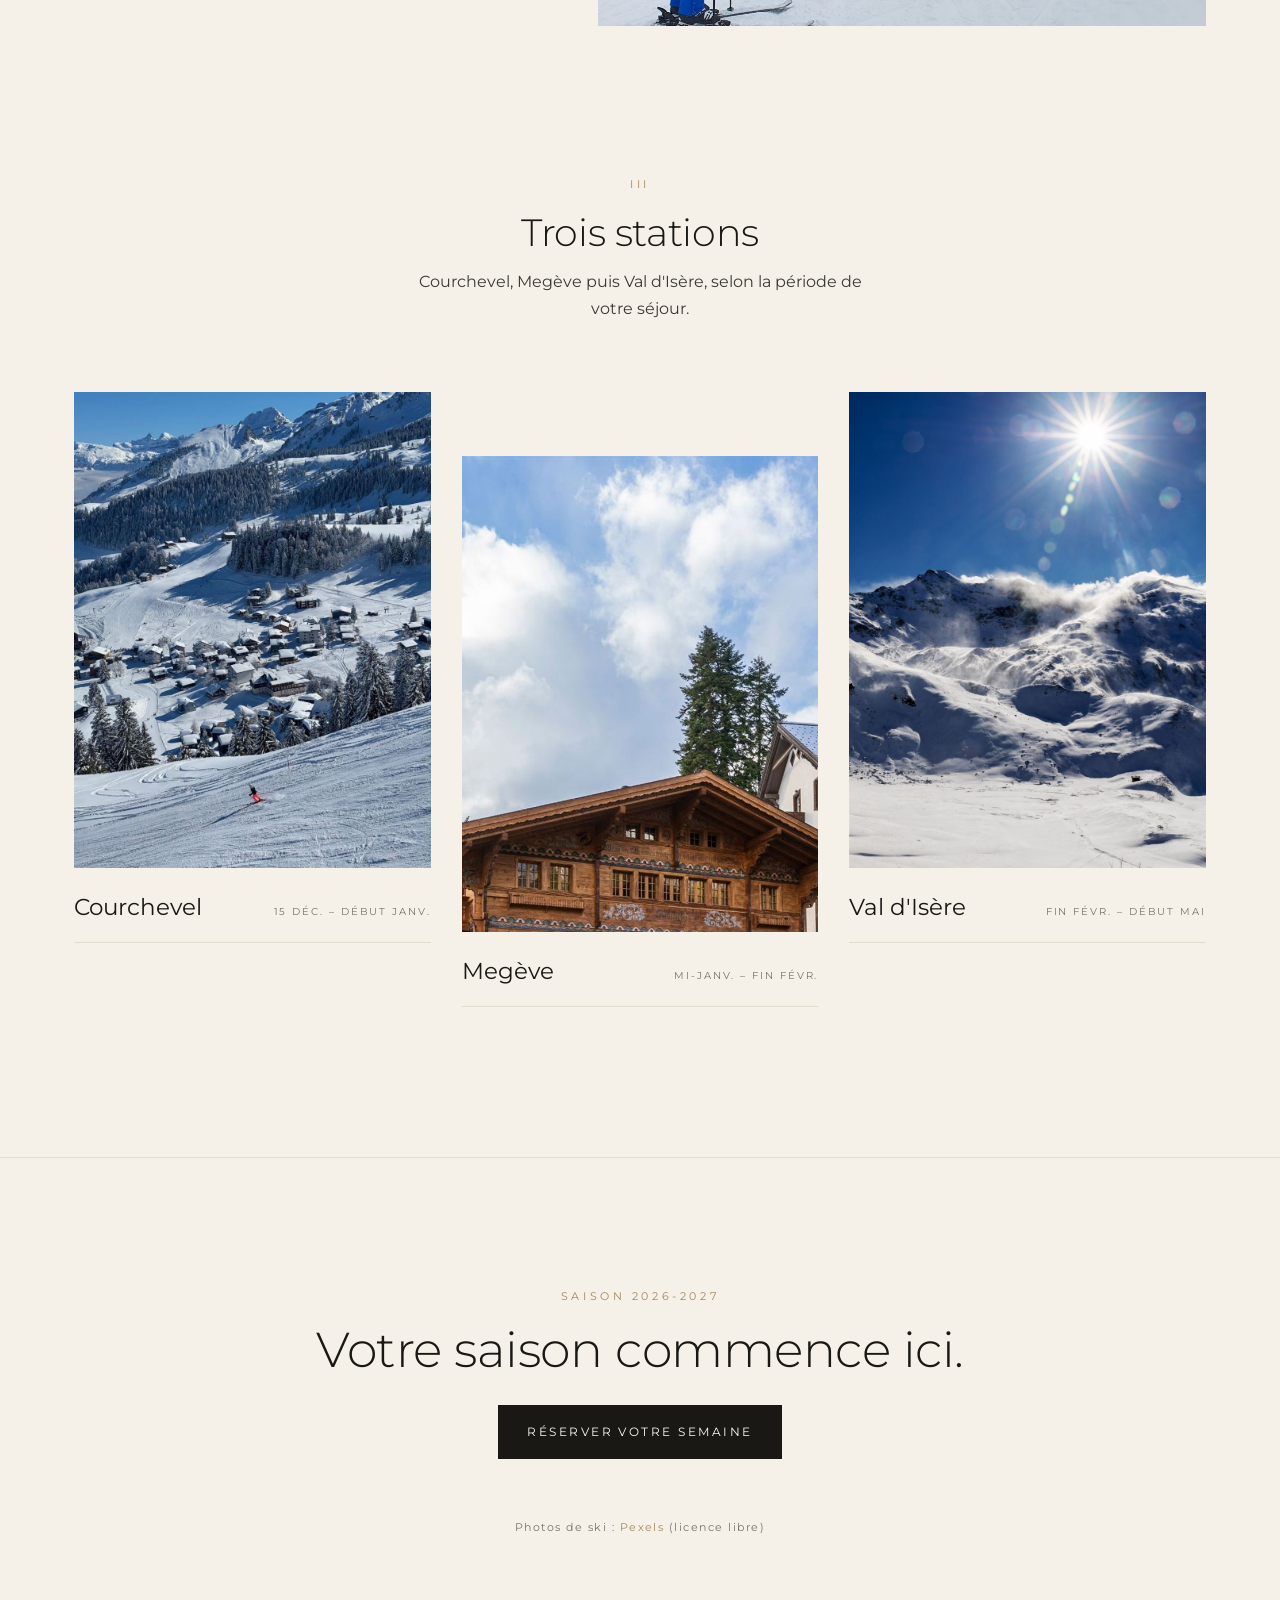
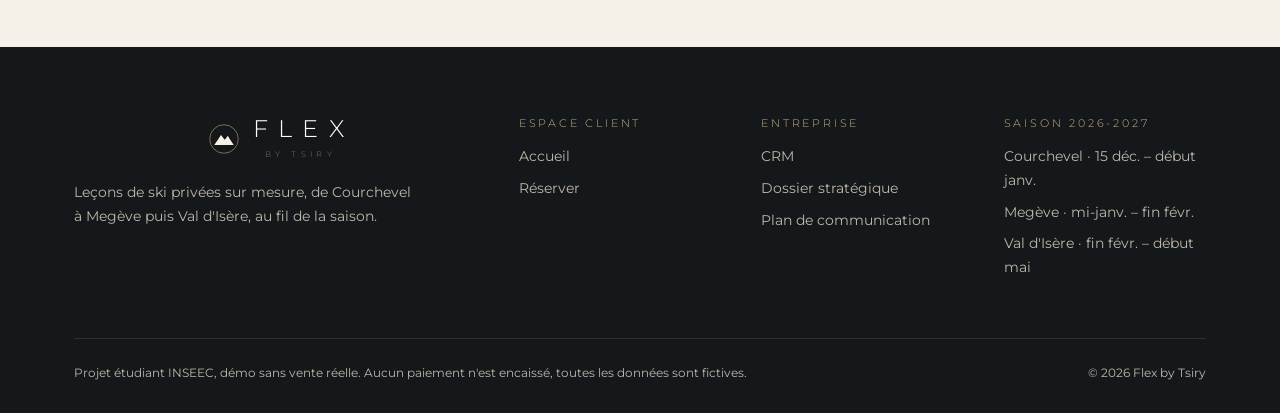
==== commit 93d86be6: "Landing éditoriale, Montserrat partout, photos, formules épurées Co-Authored-By: Claude Sonnet 5.5 <" ====
--- a/index.html
+++ b/index.html
@@ -8,7 +8,6 @@
 <link rel="icon" href="assets/favicon.svg" type="image/svg+xml">
 <link rel="preconnect" href="https://fonts.googleapis.com">
 <link rel="preconnect" href="https://fonts.gstatic.com" crossorigin>
-<link href="https://fonts.googleapis.com/css2?family=Cormorant+Garamond:ital,wght@0,400;0,500;0,600;1,400&family=Jost:wght@300;400;500&display=swap" rel="stylesheet">
 <link rel="preload" as="image" href="assets/img/hero.jpg">
 <link rel="stylesheet" href="assets/site.css">
 <style>
@@ -60,11 +59,11 @@
   .chap{position:absolute;left:0;right:0;bottom:9vh;z-index:6;opacity:0;pointer-events:none;will-change:opacity,transform}
   .chap .in{max-width:var(--max);margin:0 auto;padding:0 24px}
   .chap h1,.chap h2{font-weight:400;margin:0 0 .25em;text-shadow:0 2px 24px rgba(0,0,0,.45)}
-  .chap h1{font-size:clamp(2.6rem,6.4vw,5.6rem);max-width:920px}
+  .chap h1{font-size:clamp(2.1rem,5vw,4.3rem);max-width:900px}
   .chap h1 em{font-style:italic;color:var(--gold-2)}
-  .chap h2{font-size:clamp(3.4rem,11vw,9.5rem);line-height:.95;letter-spacing:-.01em}
+  .chap h2{font-size:clamp(2.6rem,8vw,6.6rem);line-height:1;letter-spacing:-.02em}
   .chap .count{display:block;font-size:.72rem;letter-spacing:.3em;text-transform:uppercase;color:var(--gold-2);margin-bottom:14px;text-shadow:0 1px 14px rgba(0,0,0,.6)}
-  .chap .when{font-family:var(--serif);font-size:clamp(1.3rem,2.4vw,1.9rem);font-style:italic;color:#F0E8D8;margin:0 0 6px;text-shadow:0 1px 14px rgba(0,0,0,.55)}
+  .chap .when{font-family:var(--serif);font-size:clamp(1.05rem,1.8vw,1.4rem);font-style:italic;color:#F0E8D8;margin:0 0 6px;text-shadow:0 1px 14px rgba(0,0,0,.55)}
   .chap p.sub{max-width:520px;color:#E4DED2;margin:0;font-size:1.05rem;text-shadow:0 1px 14px rgba(0,0,0,.55)}
   .chap .actions{display:flex;gap:14px;flex-wrap:wrap}
   .chap.on{pointer-events:auto}
@@ -84,11 +83,43 @@
   @keyframes cue{0%{transform:scaleY(.2);transform-origin:top}50%{transform:scaleY(1);transform-origin:top}51%{transform-origin:bottom}100%{transform:scaleY(.2);transform-origin:bottom}}
   @media (prefers-reduced-motion:reduce){.cue i{animation:none}}
 
-  /* ---------- Après la scène ---------- */
-  .after{background:#14181A;color:var(--ivory);padding:110px 0 120px}
-  .after .lead{color:#C9C4B8}
-  .after .pillar{border-top-color:#2B302F}
-  .after .pillar p{color:#A9A398}
+  /* ---------- Après la scène : éditorial, fond ivoire ---------- */
+  .lx{background:var(--ivory);color:var(--ink)}
+  .lx .label{display:block;font-family:var(--brand);font-size:.66rem;letter-spacing:.34em;text-transform:uppercase;color:var(--gold)}
+  .lx .statement{text-align:center;padding:150px 0 130px}
+  .lx .statement h2{font-size:clamp(1.9rem,4.2vw,3.6rem);font-weight:400;max-width:900px;margin:18px auto .5em;line-height:1.04}
+  .lx .statement h2 em{font-style:italic;color:var(--gold)}
+  .lx .statement .lead{margin:0 auto;color:var(--ink-2)}
+  .lx .blk{padding:0 0 150px}
+  .lx .duo{display:grid;grid-template-columns:7fr 5fr;gap:clamp(40px,7vw,120px);align-items:center}
+  .lx .duo.rev{grid-template-columns:5fr 7fr}
+  .lx .duo.rev .ph{order:2}
+  .lx .ph{position:relative;overflow:hidden;aspect-ratio:5/4;background:#e4ddcc}
+  .lx .ph img{display:block;width:100%;height:100%;object-fit:cover;transform:scale(1.1);will-change:transform}
+  .lx .txt h3{font-size:clamp(1.6rem,3vw,2.4rem);font-weight:400;margin:20px 0 .4em}
+  .lx .txt p{color:var(--ink-2);max-width:380px;margin:0}
+  .lx .rule{width:44px;height:1px;background:var(--gold);margin:26px 0}
+  .lx .tri-head{text-align:center;margin-bottom:70px}
+  .lx .tri-head h3{font-size:clamp(1.6rem,3vw,2.4rem);font-weight:400;margin:18px 0 .4em}
+  .lx .tri-head p{color:var(--ink-2);margin:0 auto;max-width:460px}
+  .lx .tri{display:grid;grid-template-columns:repeat(3,1fr);gap:clamp(14px,2.4vw,34px)}
+  .lx .tri figure{margin:0}
+  .lx .tri figure:nth-child(2){margin-top:64px}
+  .lx .tri .im{position:relative;overflow:hidden;aspect-ratio:3/4;background:#e4ddcc}
+  .lx .tri img{display:block;width:100%;height:100%;object-fit:cover;transition:transform 1.6s cubic-bezier(.2,.7,.2,1)}
+  .lx .tri figure:hover img{transform:scale(1.05)}
+  .lx .tri figcaption{padding-top:20px;display:flex;justify-content:space-between;align-items:baseline;gap:12px;border-bottom:1px solid var(--line);padding-bottom:16px}
+  .lx .tri figcaption strong{font-family:var(--serif);font-weight:400;font-size:clamp(1.1rem,1.8vw,1.5rem)}
+  .lx .tri figcaption span{font-family:var(--brand);font-size:.6rem;letter-spacing:.2em;text-transform:uppercase;color:var(--muted);text-align:right}
+  .lx .cta{border-top:1px solid var(--line);text-align:center;padding:130px 0 110px}
+  .lx .cta h2{font-size:clamp(1.8rem,3.8vw,3.2rem);font-weight:400;margin:18px 0 28px}
+  .lx .cta .credit{margin:60px 0 0;font-size:.66rem;letter-spacing:.14em;color:var(--muted)}
+  .lx .cta .credit a{color:var(--gold);text-decoration:none}
+  @media (max-width:860px){
+    .lx .statement{padding:100px 0 90px}.lx .blk{padding-bottom:100px}
+    .lx .duo,.lx .duo.rev{grid-template-columns:1fr;gap:34px}.lx .duo.rev .ph{order:0}
+    .lx .tri{grid-template-columns:1fr;gap:40px}.lx .tri figure:nth-child(2){margin-top:0}
+  }
 </style>
 </head>
 <body data-page="vente">
@@ -159,23 +190,63 @@
     </div>
   </section>
 
-  <section class="after">
-    <div class="wrap">
-      <div class="center reveal" style="margin-bottom:60px">
-        <span class="eyebrow">Flex by Tsiry</span>
-        <h2>L'expérience du luxe alpin<br>à travers le ski.</h2>
+  <div class="lx">
+    <section class="statement">
+      <div class="wrap reveal">
+        <span class="label">Flex by Tsiry</span>
+        <h2>L'expérience du luxe alpin <em>à travers le ski.</em></h2>
         <p class="lead">Des leçons privées uniquement : le programme est construit pour votre famille, et le moniteur vous retrouve de station en station.</p>
       </div>
-      <div class="grid g3">
-        <div class="pillar reveal"><span class="num">I</span><h3>Leçons privées</h3><p>Pas de groupe : votre famille a son moniteur pour elle seule.</p></div>
-        <div class="pillar reveal"><span class="num">II</span><h3>La semaine ou le week-end</h3><p>Des packages de cinq jours minimum, avec une option samedi-dimanche.</p></div>
-        <div class="pillar reveal"><span class="num">III</span><h3>Trois stations</h3><p>Courchevel, Megève puis Val d'Isère, selon la période de votre séjour.</p></div>
-      </div>
-      <div class="center reveal" style="margin-top:60px">
-        <a class="btn light" href="reserver.html">Réserver votre semaine</a>
-      </div>
-    </div>
-  </section>
+    </section>
+
+    <section class="blk">
+      <div class="wrap duo reveal">
+        <div class="ph"><img src="assets/img/lx-mont-blanc.jpg" alt="Le sommet du Mont Blanc émergeant des nuages" loading="lazy"></div>
+        <div class="txt">
+          <span class="label">I</span>
+          <h3>Leçons privées</h3>
+          <div class="rule"></div>
+          <p>Pas de groupe : votre famille a son moniteur pour elle seule.</p>
+        </div>
+      </div>
+    </section>
+
+    <section class="blk">
+      <div class="wrap duo rev reveal">
+        <div class="ph"><img src="assets/img/ski-3.jpg" alt="Skieur au pied de montagnes enneigées sous les nuages" loading="lazy"></div>
+        <div class="txt">
+          <span class="label">II</span>
+          <h3>La semaine ou le week-end</h3>
+          <div class="rule"></div>
+          <p>Des packages de cinq jours minimum, avec une option samedi-dimanche.</p>
+        </div>
+      </div>
+    </section>
+
+    <section class="blk">
+      <div class="wrap">
+        <div class="tri-head reveal">
+          <span class="label">III</span>
+          <h3>Trois stations</h3>
+          <p>Courchevel, Megève puis Val d'Isère, selon la période de votre séjour.</p>
+        </div>
+        <div class="tri reveal">
+          <figure><div class="im"><img src="assets/img/st-courchevel.jpg" alt="Courchevel" loading="lazy"></div><figcaption><strong>Courchevel</strong><span>15 déc. – début janv.</span></figcaption></figure>
+          <figure><div class="im"><img src="assets/img/st-megeve.jpg" alt="Megève" loading="lazy"></div><figcaption><strong>Megève</strong><span>Mi-janv. – fin févr.</span></figcaption></figure>
+          <figure><div class="im"><img src="assets/img/st-valdisere.jpg" alt="Val d'Isère" loading="lazy"></div><figcaption><strong>Val d'Isère</strong><span>Fin févr. – début mai</span></figcaption></figure>
+        </div>
+      </div>
+    </section>
+
+    <section class="cta">
+      <div class="wrap reveal">
+        <span class="label">Saison 2026-2027</span>
+        <h2>Votre saison commence ici.</h2>
+        <a class="btn" href="reserver.html">Réserver votre semaine</a>
+        <p class="credit">Photos de ski : <a href="https://www.pexels.com/search/skiing/" target="_blank" rel="noopener">Pexels</a> (licence libre)</p>
+      </div>
+    </section>
+  </div>
 </main>
 
 <script src="assets/site.js"></script>
@@ -297,6 +368,19 @@
   let rz; addEventListener('resize', () => { clearTimeout(rz); rz = setTimeout(() => { measure(); sizeFx(); }, 120); });
   addEventListener('load', measure);
 
+  /* Légère profondeur sur les visuels I, II et III au défilement (transform seul) */
+  const vins = [...document.querySelectorAll('.lx .ph img')].filter(v => !v.style.transform);
+  let pt = false;
+  function parallax() {
+    pt = false; const h = innerHeight;
+    vins.forEach(v => {
+      const r = v.parentNode.getBoundingClientRect();
+      if (r.bottom < 0 || r.top > h) return;
+      put(v, 'transform', 'translate3d(0,' + (((r.top + r.height / 2) / h - .5) * -26).toFixed(1) + 'px,0) scale(1.1)');
+    });
+  }
+  if (!reduce) { addEventListener('scroll', () => { if (!pt) { pt = true; requestAnimationFrame(parallax); } }, { passive: true }); parallax(); }
+
   document.getElementById('discover').addEventListener('click', () => {
     scrollTo({ top: storyAbs - NAV + .35 * scrollable, behavior: reduce ? 'auto' : 'smooth' });
   });
--- a/assets/site.css
+++ b/assets/site.css
@@ -1,5 +1,5 @@
 /* Flex by Tsiry — charte graphique */
-@import url("https://fonts.googleapis.com/css2?family=Montserrat:wght@300;400;500&display=swap");
+@import url("https://fonts.googleapis.com/css2?family=Montserrat:ital,wght@0,300;0,400;0,500;0,600;1,300;1,400&display=swap");
 :root{
   --brand:"Montserrat", "Helvetica Neue", Arial, sans-serif;
   --ivory:#F5F1E8;
@@ -16,8 +16,8 @@
   --ok:#3F6B4F;
   --warn:#9A5B2E;
   --radius:4px;
-  --serif:"Cormorant Garamond", "Times New Roman", serif;
-  --sans:"Jost", "Helvetica Neue", Arial, sans-serif;
+  --serif:"Montserrat", "Helvetica Neue", Arial, sans-serif;
+  --sans:"Montserrat", "Helvetica Neue", Arial, sans-serif;
   --max:1180px;
 }
 *{box-sizing:border-box}
@@ -26,9 +26,9 @@
 img,svg{max-width:100%;display:block}
 a{color:inherit}
 h1,h2,h3,h4{font-family:var(--serif);font-weight:500;line-height:1.1;margin:0 0 .5em;letter-spacing:.005em}
-h1{font-size:clamp(2.6rem,6vw,5.2rem)}
-h2{font-size:clamp(2rem,4vw,3.2rem)}
-h3{font-size:1.6rem}
+h1{font-size:clamp(2.1rem,4.6vw,4rem)}
+h2{font-size:clamp(1.7rem,3.2vw,2.6rem)}
+h3{font-size:1.35rem}
 p{margin:0 0 1em}
 .wrap{max-width:var(--max);margin:0 auto;padding:0 24px}
 .eyebrow{font-family:var(--sans);font-size:.72rem;letter-spacing:.28em;text-transform:uppercase;color:var(--gold);margin-bottom:18px;display:block}
@@ -220,3 +220,7 @@
 .toc{display:flex;flex-wrap:wrap;gap:8px;margin-top:28px}
 .toc a{font-size:.72rem;letter-spacing:.16em;text-transform:uppercase;text-decoration:none;padding:8px 14px;border:1px solid var(--line);background:var(--snow)}
 .toc a:hover{border-color:var(--gold)}
+
+/* Typographie unique : Montserrat, titres en graisse légère */
+h1,h2,h3,h4{font-weight:300!important;letter-spacing:-.01em}
+body{font-weight:400}
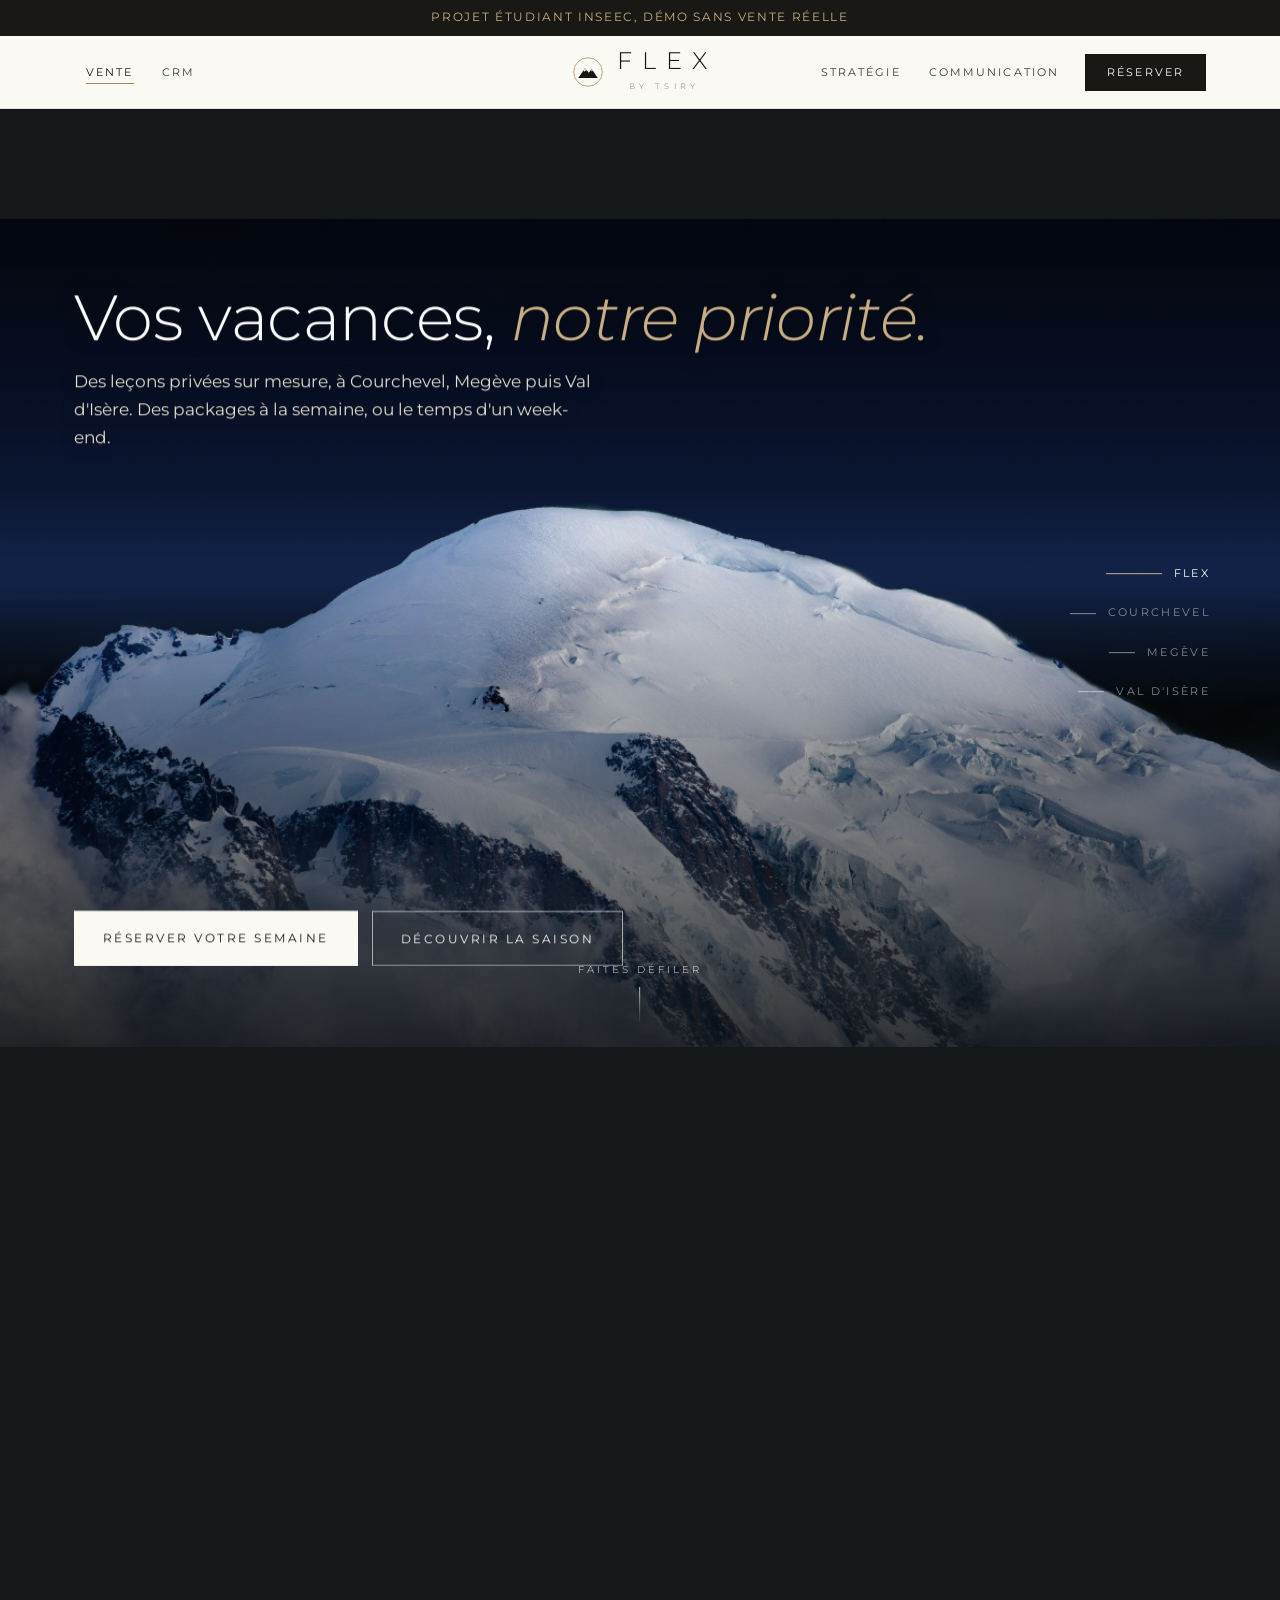
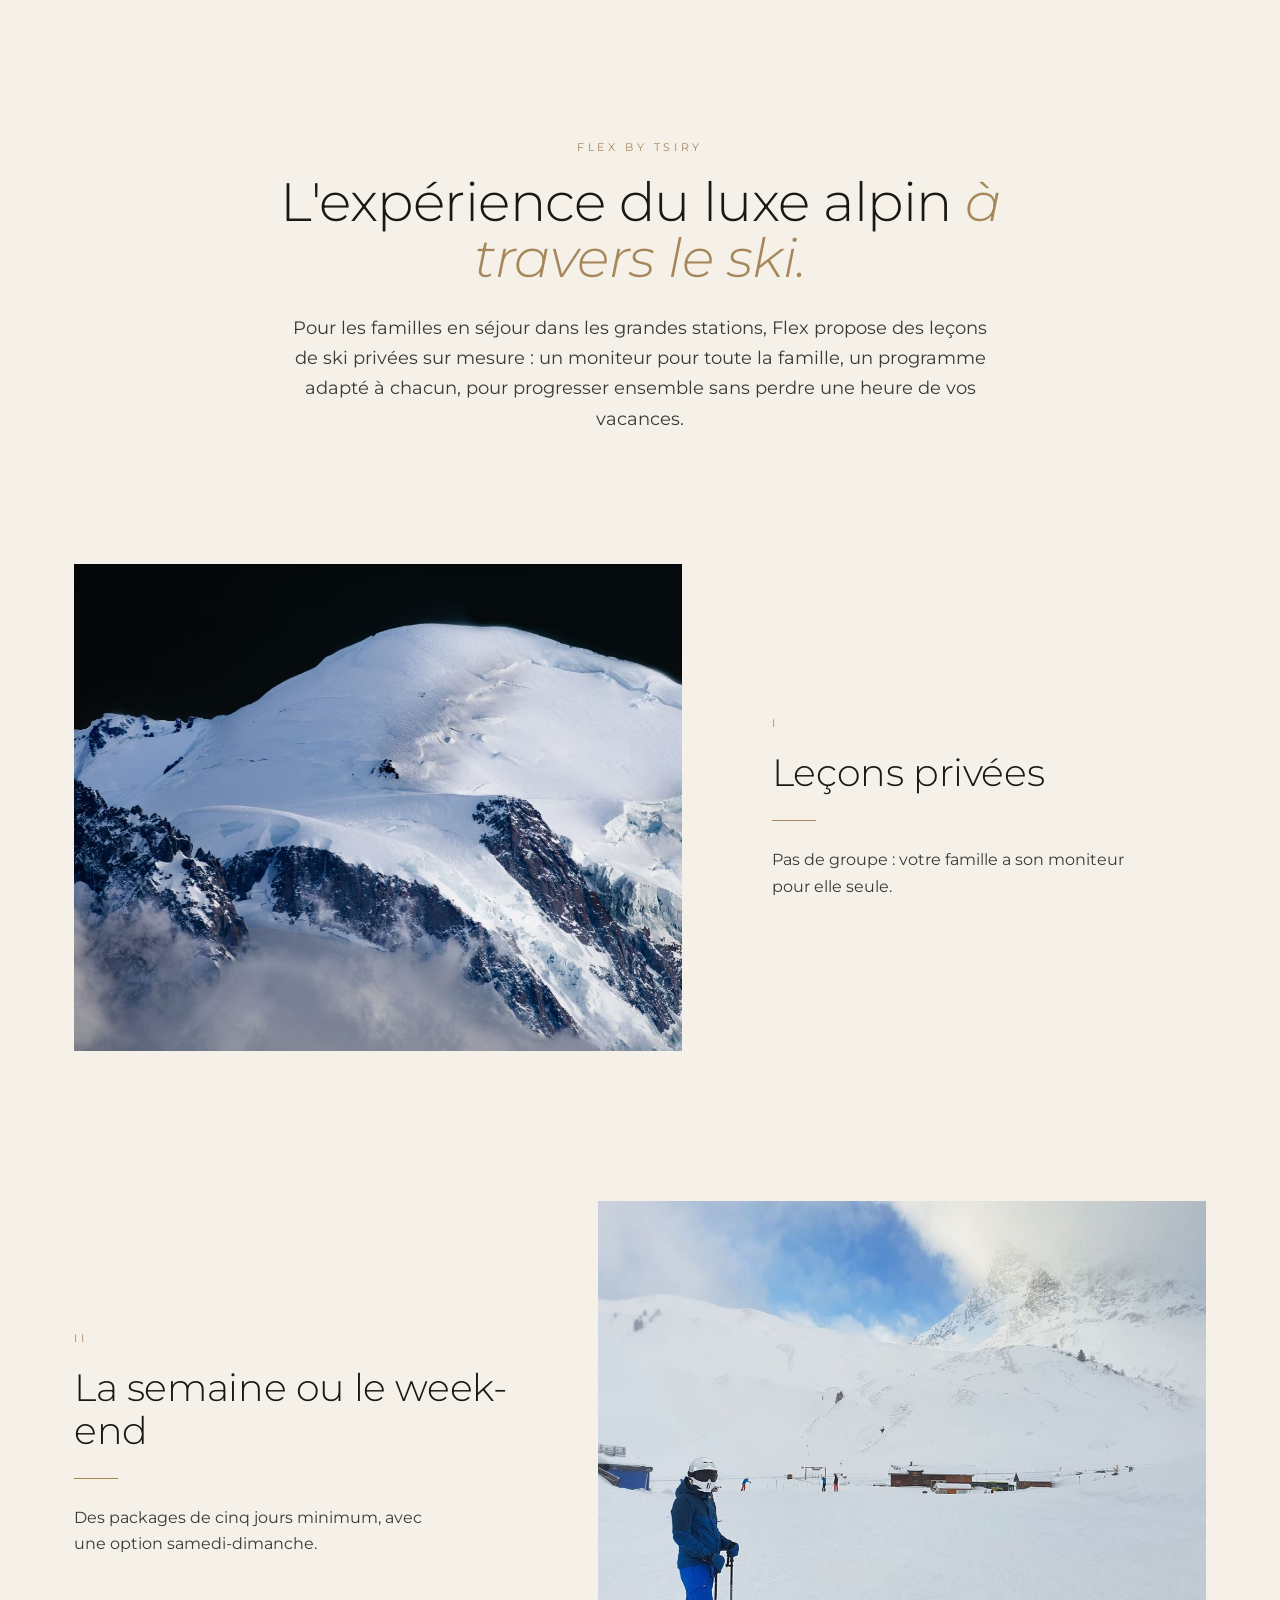
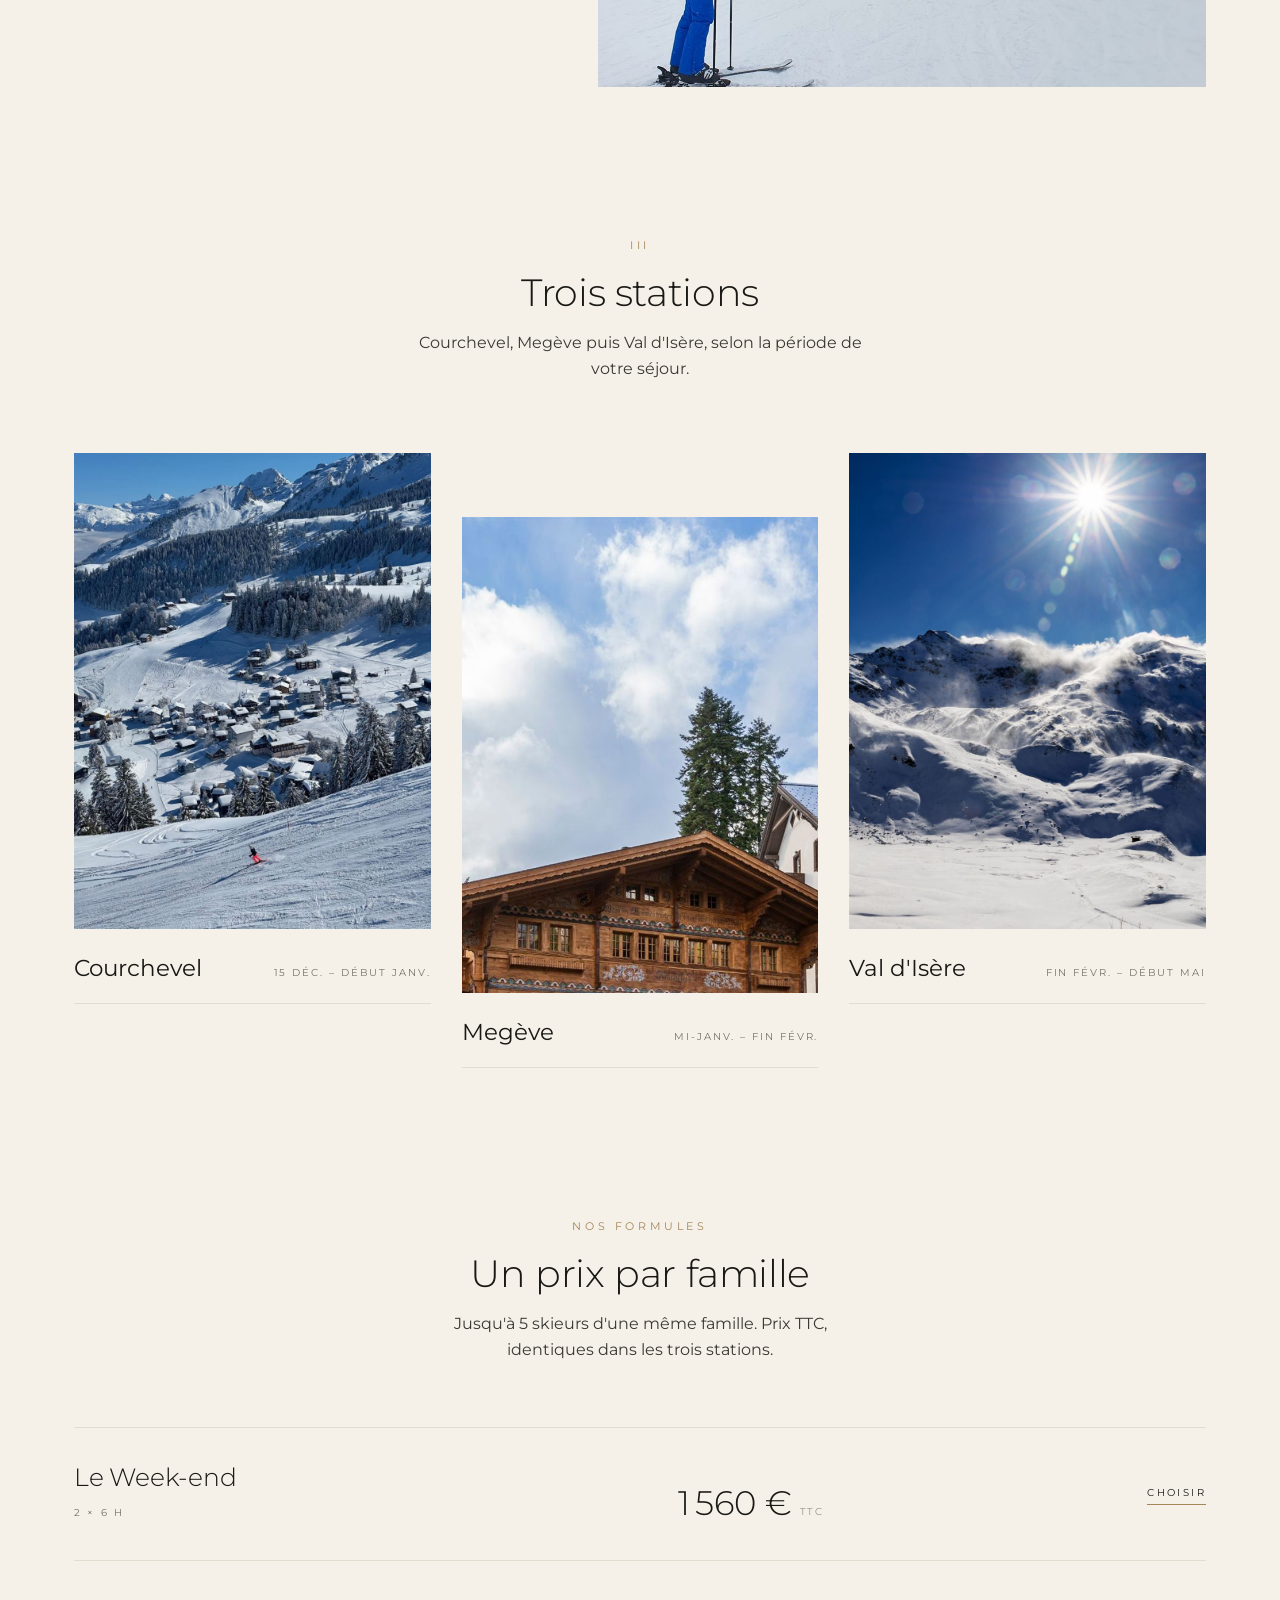
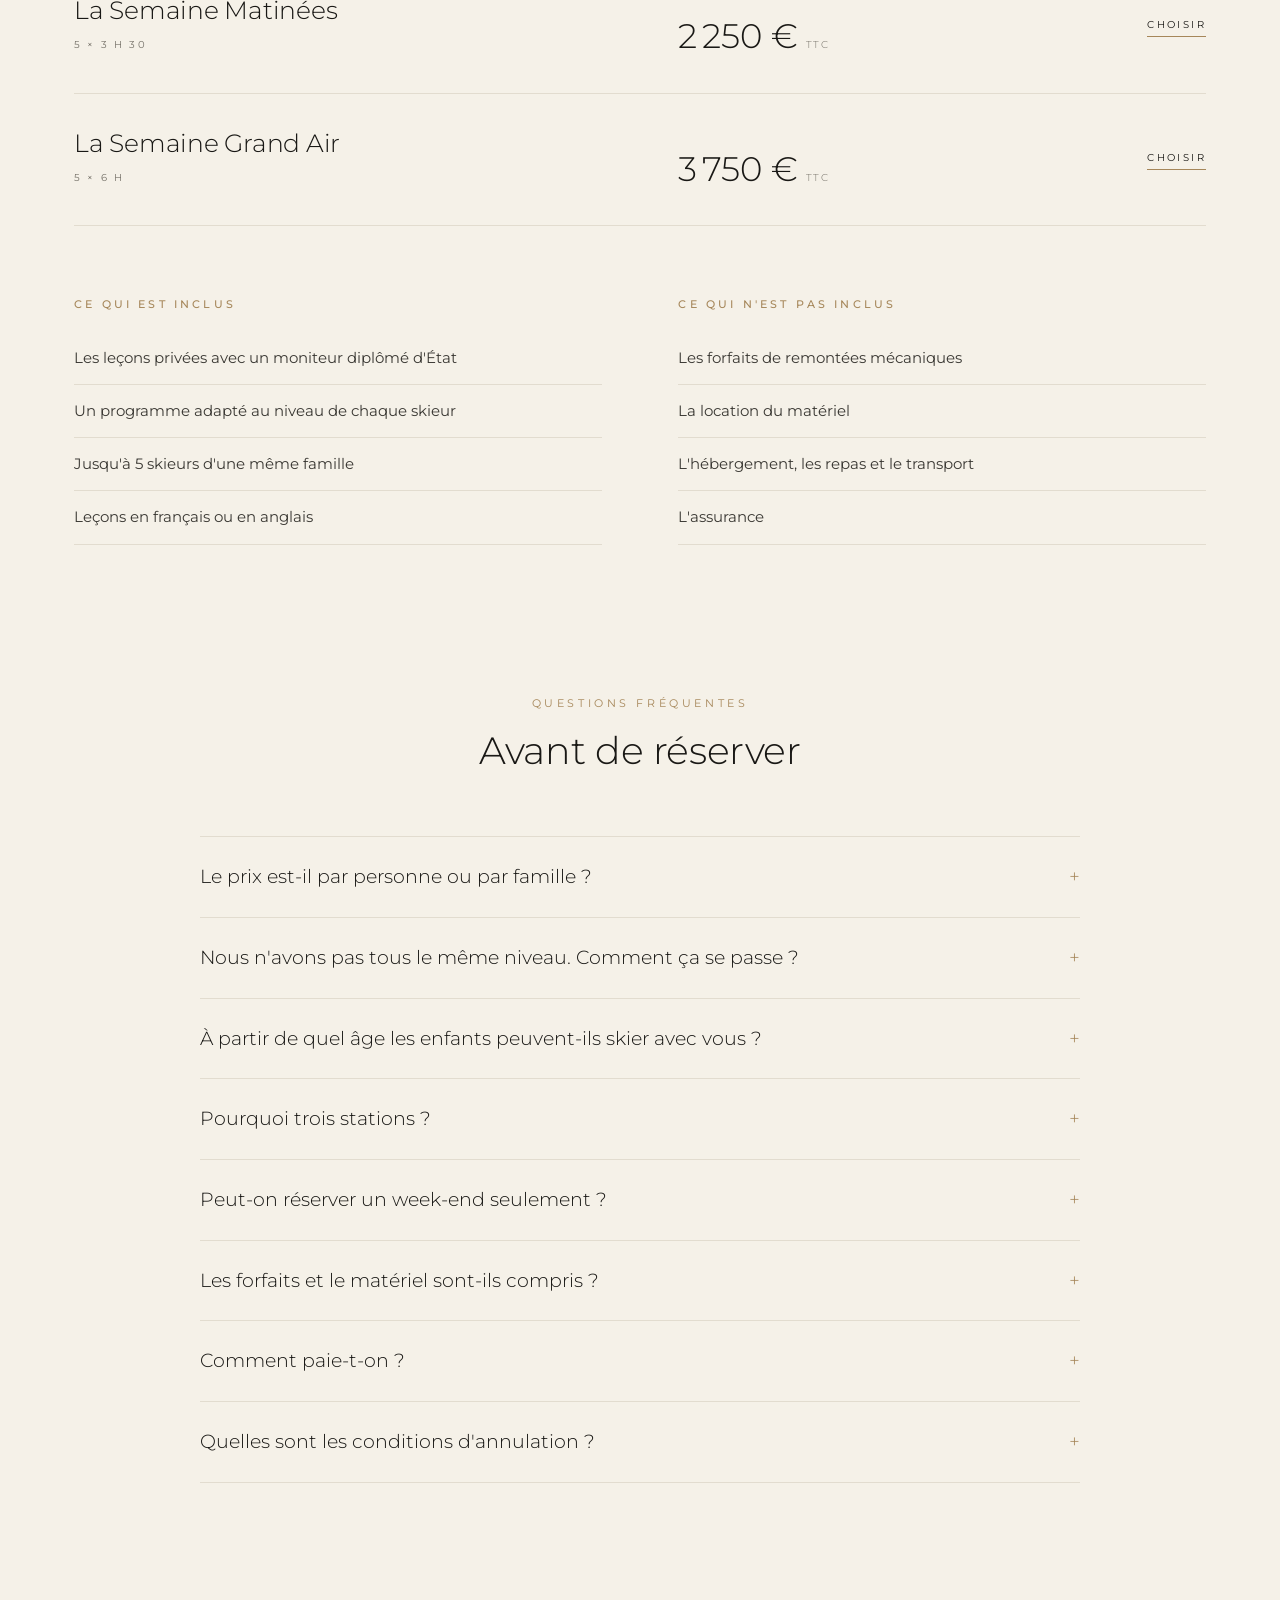
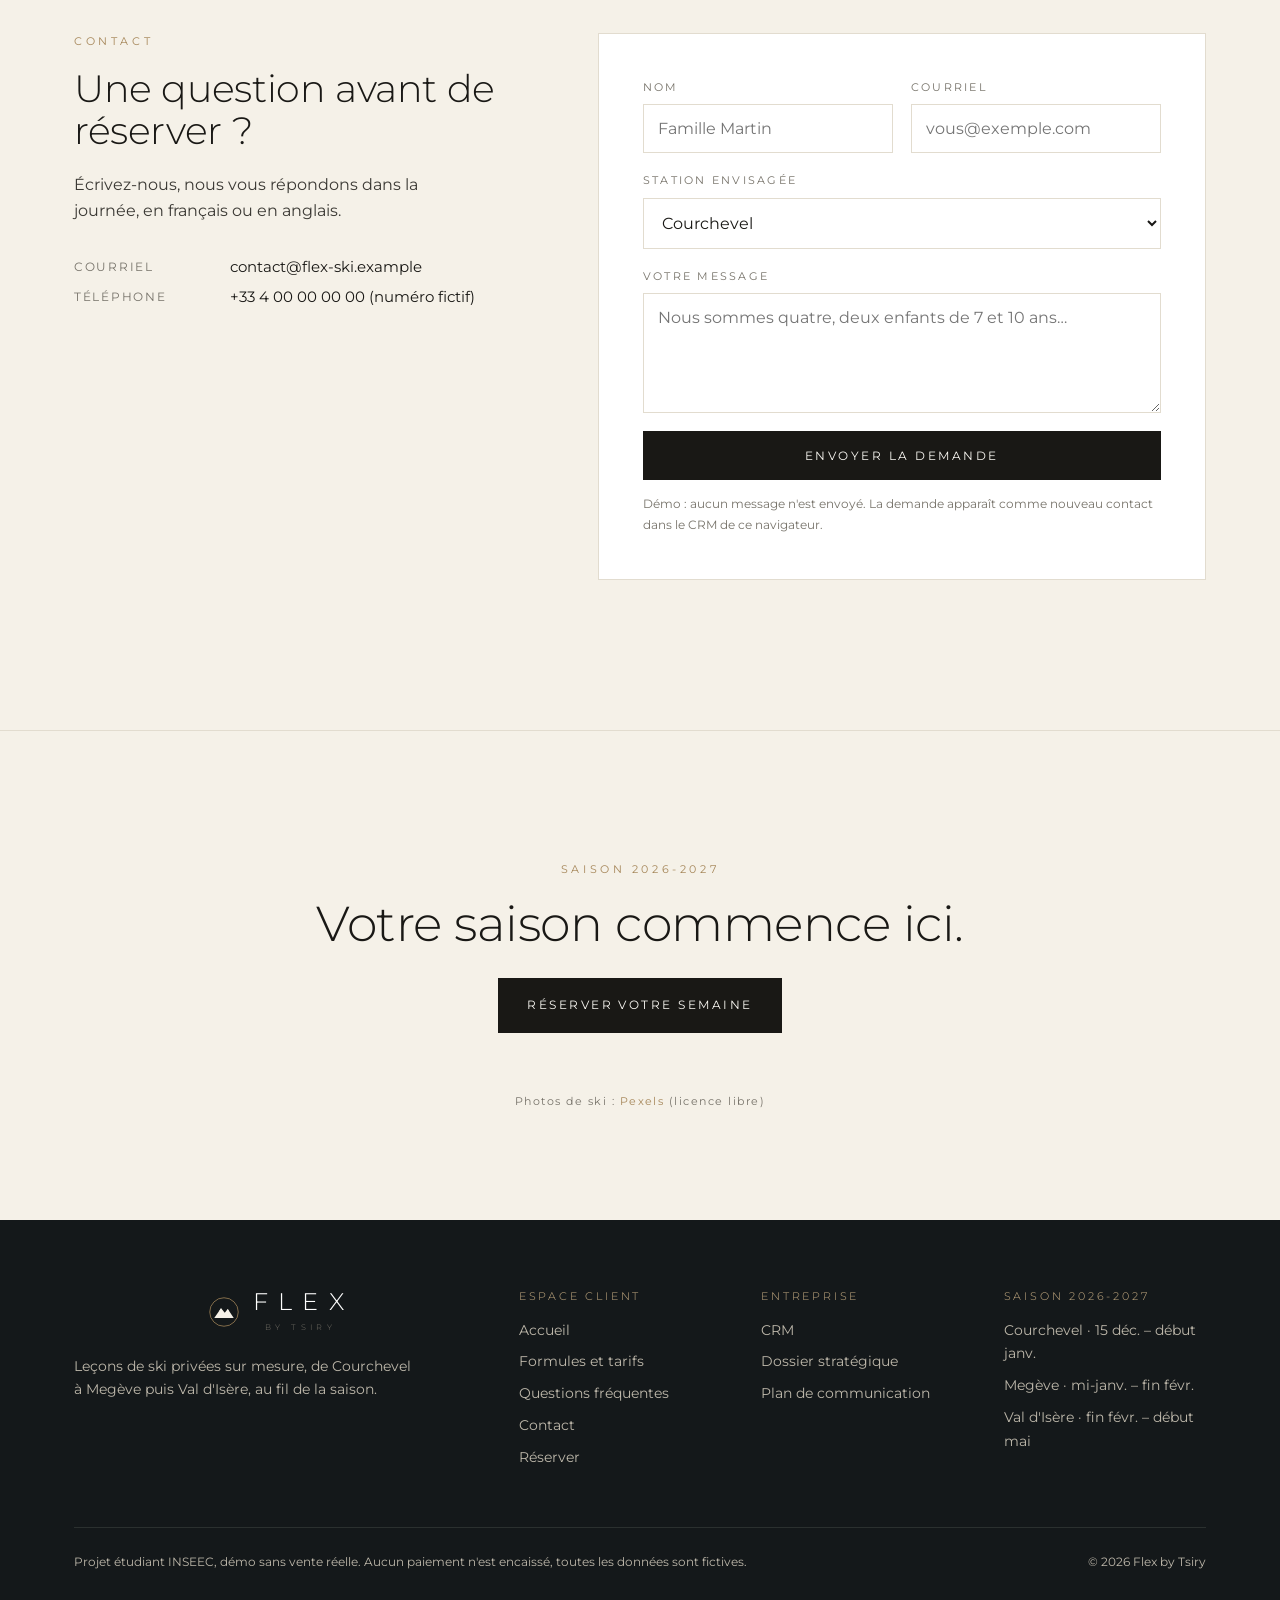
==== commit 86cfaba4: "Offre, FAQ et contact sur la landing ; sources de la page stratégie vérifiées Co-Authored-By: Claude" ====
--- a/index.html
+++ b/index.html
@@ -115,6 +115,38 @@
   .lx .cta h2{font-size:clamp(1.8rem,3.8vw,3.2rem);font-weight:400;margin:18px 0 28px}
   .lx .cta .credit{margin:60px 0 0;font-size:.66rem;letter-spacing:.14em;color:var(--muted)}
   .lx .cta .credit a{color:var(--gold);text-decoration:none}
+  .lx .head{text-align:center;margin-bottom:64px}
+  .lx .head h3{font-size:clamp(1.6rem,3vw,2.4rem);font-weight:400;margin:18px 0 .4em}
+  .lx .head p{margin:0 auto;color:var(--ink-2);max-width:460px}
+  .lx .plans{border-top:1px solid var(--line)}
+  .lx .plan{display:grid;grid-template-columns:1.3fr 1fr auto;gap:24px;align-items:center;padding:34px 0;border-bottom:1px solid var(--line);text-decoration:none;color:inherit;transition:background .35s,padding .35s}
+  .lx .plan:hover{background:rgba(166,135,90,.08);padding-left:18px;padding-right:18px}
+  .lx .plan h4{font-size:clamp(1.15rem,2.2vw,1.55rem);margin:0 0 6px}
+  .lx .plan .meta{font-family:var(--brand);font-size:.62rem;letter-spacing:.22em;text-transform:uppercase;color:var(--muted)}
+  .lx .plan .price{font-size:clamp(1.4rem,2.8vw,2.1rem);font-weight:300;white-space:nowrap}
+  .lx .plan .price small{font-size:.6rem;letter-spacing:.2em;color:var(--muted);margin-left:8px}
+  .lx .plan .go{font-family:var(--brand);font-size:.62rem;letter-spacing:.24em;text-transform:uppercase;border-bottom:1px solid var(--gold);padding-bottom:4px;white-space:nowrap}
+  .lx .inout{display:grid;grid-template-columns:1fr 1fr;gap:clamp(30px,6vw,100px);margin-top:70px}
+  .lx .inout h5{font-family:var(--brand);font-size:.66rem;letter-spacing:.3em;text-transform:uppercase;color:var(--gold);margin:0 0 18px;font-weight:500}
+  .lx .inout ul{list-style:none;margin:0;padding:0}
+  .lx .inout li{padding:14px 0;border-bottom:1px solid var(--line);font-size:.92rem;color:var(--ink-2)}
+  .lx .faq-wrap{max-width:880px;margin:0 auto}
+  .lx details{border-top:1px solid var(--line);padding:24px 0}
+  .lx details:last-child{border-bottom:1px solid var(--line)}
+  .lx summary{cursor:pointer;list-style:none;display:flex;justify-content:space-between;gap:20px;font-size:clamp(1rem,1.7vw,1.2rem);font-weight:300}
+  .lx summary::-webkit-details-marker{display:none}
+  .lx summary::after{content:"+";color:var(--gold);transition:transform .3s}
+  .lx details[open] summary::after{transform:rotate(45deg)}
+  .lx details p{margin:14px 0 0;color:var(--ink-2);max-width:700px}
+  .lx .contact{display:grid;grid-template-columns:5fr 7fr;gap:clamp(30px,7vw,110px);align-items:start}
+  .lx .contact h3{font-size:clamp(1.6rem,3vw,2.4rem);font-weight:400;margin:18px 0 .5em}
+  .lx .contact .kv{margin-top:30px}
+  .lx .cform{background:var(--snow);border:1px solid var(--line);padding:clamp(22px,4vw,44px)}
+  .lx .cform .note{font-size:.78rem;color:var(--muted);margin:14px 0 0}
+  @media (max-width:860px){
+    .lx .plan{grid-template-columns:1fr auto;gap:10px 16px}.lx .plan .go{display:none}
+    .lx .inout,.lx .contact{grid-template-columns:1fr}
+  }
   @media (max-width:860px){
     .lx .statement{padding:100px 0 90px}.lx .blk{padding-bottom:100px}
     .lx .duo,.lx .duo.rev{grid-template-columns:1fr;gap:34px}.lx .duo.rev .ph{order:0}
@@ -195,7 +227,7 @@
       <div class="wrap reveal">
         <span class="label">Flex by Tsiry</span>
         <h2>L'expérience du luxe alpin <em>à travers le ski.</em></h2>
-        <p class="lead">Des leçons privées uniquement : le programme est construit pour votre famille, et le moniteur vous retrouve de station en station.</p>
+        <p class="lead" style="max-width:720px">Pour les familles en séjour dans les grandes stations, Flex propose des leçons de ski privées sur mesure : un moniteur pour toute la famille, un programme adapté à chacun, pour progresser ensemble sans perdre une heure de vos vacances.</p>
       </div>
     </section>
 
@@ -235,6 +267,81 @@
           <figure><div class="im"><img src="assets/img/st-megeve.jpg" alt="Megève" loading="lazy"></div><figcaption><strong>Megève</strong><span>Mi-janv. – fin févr.</span></figcaption></figure>
           <figure><div class="im"><img src="assets/img/st-valdisere.jpg" alt="Val d'Isère" loading="lazy"></div><figcaption><strong>Val d'Isère</strong><span>Fin févr. – début mai</span></figcaption></figure>
         </div>
+      </div>
+    </section>
+
+        <section class="blk" id="formules">
+      <div class="wrap">
+        <div class="head reveal">
+          <span class="label">Nos formules</span>
+          <h3>Un prix par famille</h3>
+          <p>Jusqu'à 5 skieurs d'une même famille. Prix TTC, identiques dans les trois stations.</p>
+        </div>
+        <div class="plans reveal" id="plans"></div>
+        <div class="inout reveal">
+          <div>
+            <h5>Ce qui est inclus</h5>
+            <ul>
+              <li>Les leçons privées avec un moniteur diplômé d'État</li>
+              <li>Un programme adapté au niveau de chaque skieur</li>
+              <li>Jusqu'à 5 skieurs d'une même famille</li>
+              <li>Leçons en français ou en anglais</li>
+            </ul>
+          </div>
+          <div>
+            <h5>Ce qui n'est pas inclus</h5>
+            <ul>
+              <li>Les forfaits de remontées mécaniques</li>
+              <li>La location du matériel</li>
+              <li>L'hébergement, les repas et le transport</li>
+              <li>L'assurance</li>
+            </ul>
+          </div>
+        </div>
+      </div>
+    </section>
+
+    <section class="blk" id="faq">
+      <div class="wrap">
+        <div class="head reveal">
+          <span class="label">Questions fréquentes</span>
+          <h3>Avant de réserver</h3>
+        </div>
+        <div class="faq-wrap reveal">
+          <details><summary>Le prix est-il par personne ou par famille ?</summary><p>Par famille. Chaque formule comprend jusqu'à 5 skieurs d'une même famille, adultes et enfants. Au-delà, écrivez-nous pour une proposition sur mesure.</p></details>
+          <details><summary>Nous n'avons pas tous le même niveau. Comment ça se passe ?</summary><p>La leçon est privée : le moniteur prépare un exercice pour chacun, puis la famille descend ensemble sur une piste adaptée au skieur le moins à l'aise.</p></details>
+          <details><summary>À partir de quel âge les enfants peuvent-ils skier avec vous ?</summary><p>À partir de 4 ans, s'ils sont à l'aise sans leurs parents. Pour les plus jeunes, la formule Matinées est la mieux adaptée.</p></details>
+          <details><summary>Pourquoi trois stations ?</summary><p>Le moniteur suit la saison : Courchevel de mi-décembre à début janvier, Megève de mi-janvier à fin février, Val d'Isère de fin février à début mai. Vous choisissez la station selon la date de votre séjour.</p></details>
+          <details><summary>Peut-on réserver un week-end seulement ?</summary><p>Oui, avec la formule Le Week-end (samedi et dimanche). En semaine, le minimum est de cinq jours.</p></details>
+          <details><summary>Les forfaits et le matériel sont-ils compris ?</summary><p>Non. Les forfaits de remontées mécaniques et la location du matériel se réservent directement auprès des prestataires de la station.</p></details>
+          <details><summary>Comment paie-t-on ?</summary><p>Un acompte de 30 % à la réservation, le solde 30 jours avant le séjour.</p></details>
+          <details><summary>Quelles sont les conditions d'annulation ?</summary><p>Sans frais jusqu'à 30 jours avant le séjour, 50 % retenus entre 30 et 8 jours, puis la prestation est due. En cas de fermeture de la station, la journée est reportée ou remboursée.</p></details>
+        </div>
+      </div>
+    </section>
+
+    <section class="blk" id="contact">
+      <div class="wrap contact">
+        <div class="reveal">
+          <span class="label">Contact</span>
+          <h3>Une question avant de réserver ?</h3>
+          <p style="color:var(--ink-2);max-width:360px">Écrivez-nous, nous vous répondons dans la journée, en français ou en anglais.</p>
+          <dl class="kv">
+            <dt>Courriel</dt><dd>contact@flex-ski.example</dd>
+            <dt>Téléphone</dt><dd>+33 4 00 00 00 00 (numéro fictif)</dd>
+          </dl>
+        </div>
+        <form class="cform reveal" id="contact-form" novalidate>
+          <div class="grid g2" style="gap:0 18px">
+            <div class="field"><label for="c-name">Nom</label><input id="c-name" autocomplete="off" placeholder="Famille Martin"></div>
+            <div class="field"><label for="c-mail">Courriel</label><input id="c-mail" type="email" autocomplete="off" placeholder="vous@exemple.com"></div>
+          </div>
+          <div class="field"><label for="c-station">Station envisagée</label>
+            <select id="c-station"><option>Courchevel</option><option>Megève</option><option>Val d'Isère</option><option>Je ne sais pas encore</option></select></div>
+          <div class="field"><label for="c-msg">Votre message</label><textarea id="c-msg" placeholder="Nous sommes quatre, deux enfants de 7 et 10 ans…"></textarea></div>
+          <button class="btn" type="submit" style="width:100%">Envoyer la demande</button>
+          <p class="note">Démo : aucun message n'est envoyé. La demande apparaît comme nouveau contact dans le CRM de ce navigateur.</p>
+        </form>
       </div>
     </section>
 
@@ -368,6 +475,21 @@
   let rz; addEventListener('resize', () => { clearTimeout(rz); rz = setTimeout(() => { measure(); sizeFx(); }, 120); });
   addEventListener('load', measure);
 
+    /* Formules (prix TTC) et formulaire de contact relié au CRM */
+  document.getElementById('plans').innerHTML = FLEX_OFFERS.map(o =>
+    '<a class="plan" href="reserver.html?formule=' + o.id + '"><div><h4>' + o.name + '</h4><span class="meta">' + o.hours + '</span></div>' +
+    '<div class="price">' + flexEur(o.ttc) + '<small>TTC</small></div><span class="go">Choisir</span></a>').join('');
+  document.getElementById('contact-form').addEventListener('submit', e => {
+    e.preventDefault();
+    const n = document.getElementById('c-name'), m = document.getElementById('c-mail'), t = document.getElementById('c-msg');
+    if (!n.value.trim() || !m.value.includes('@') || !t.value.trim()) { flexToast('Merci de remplir le nom, le courriel et le message.'); return; }
+    try {
+      const leads = JSON.parse(localStorage.getItem('flex_inbound') || '[]');
+      leads.push({ type: 'lead', name: n.value.trim(), email: m.value.trim(), station: document.getElementById('c-station').value, message: t.value.trim(), date: new Date().toISOString() });
+      localStorage.setItem('flex_inbound', JSON.stringify(leads));
+    } catch (err) {}
+    e.target.reset(); flexToast('Merci. Votre demande a bien été reçue (démo).');
+  });
   /* Légère profondeur sur les visuels I, II et III au défilement (transform seul) */
   const vins = [...document.querySelectorAll('.lx .ph img')].filter(v => !v.style.transform);
   let pt = false;
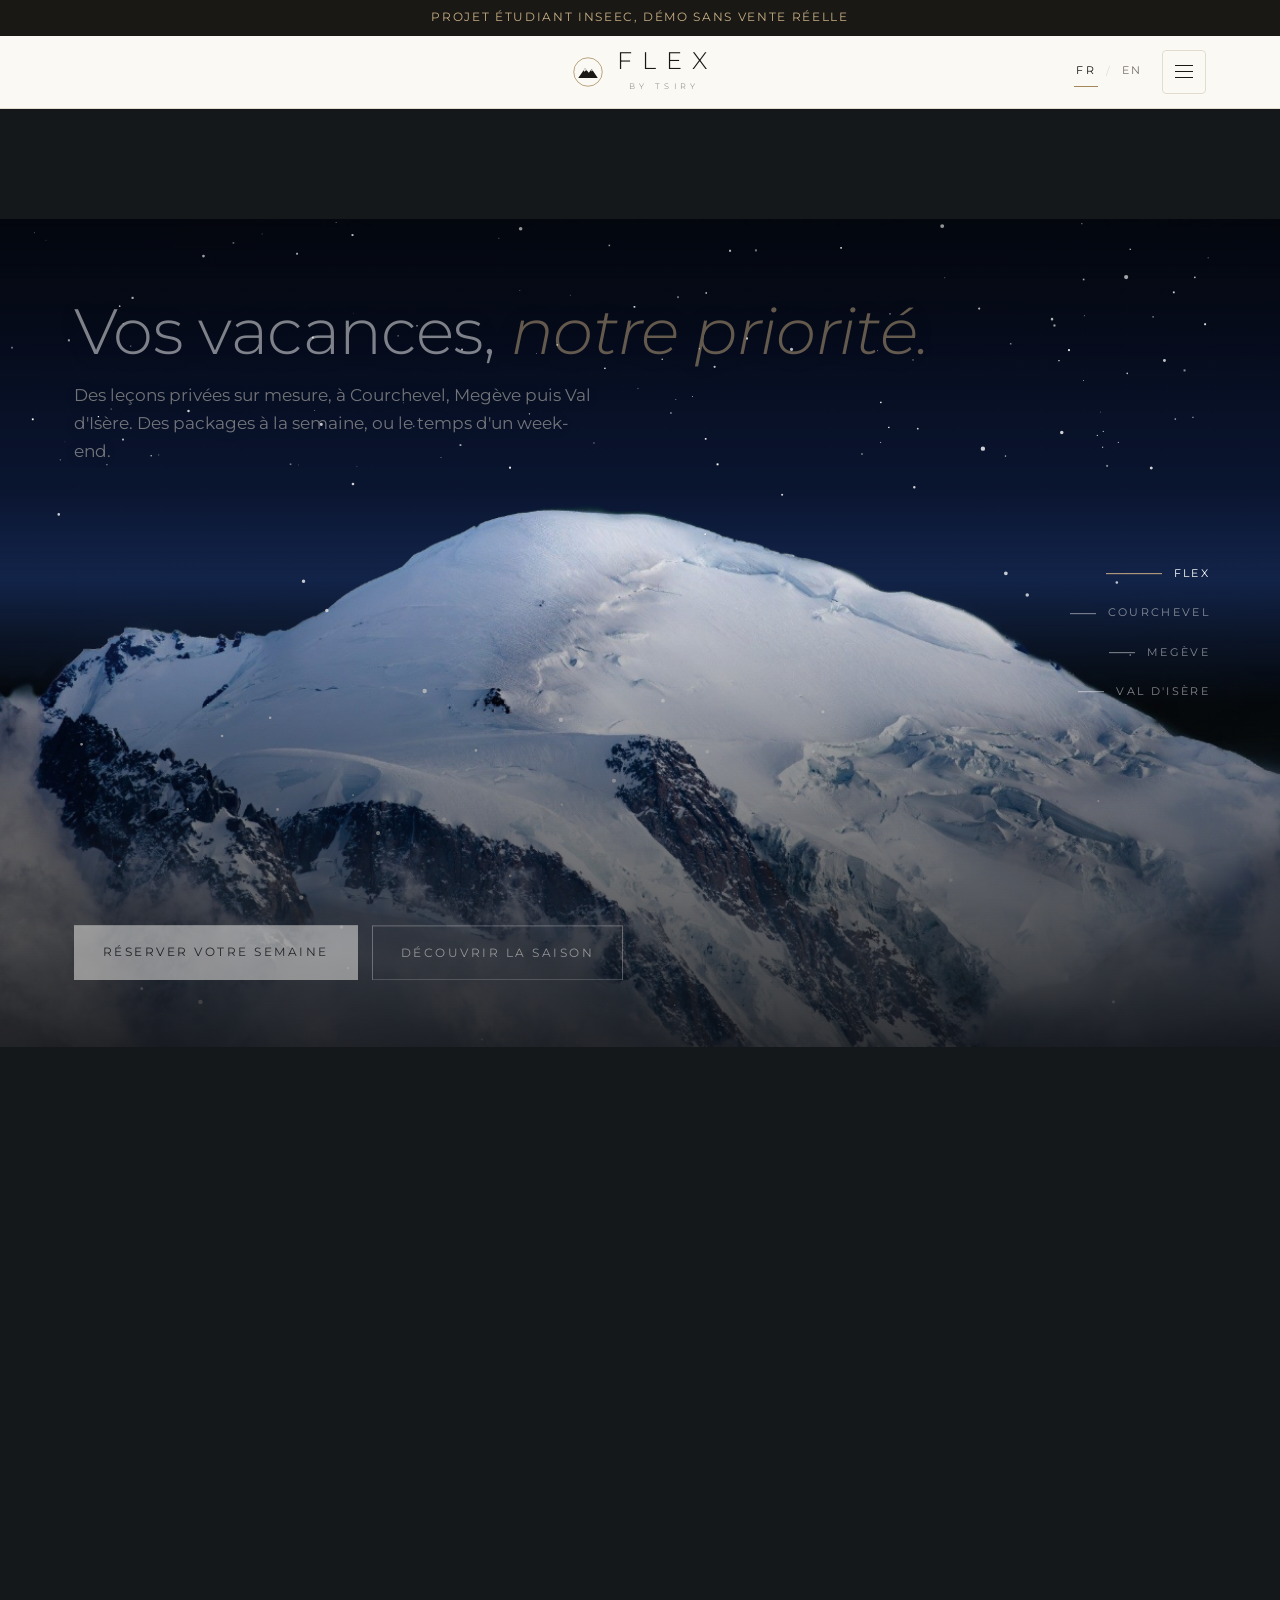
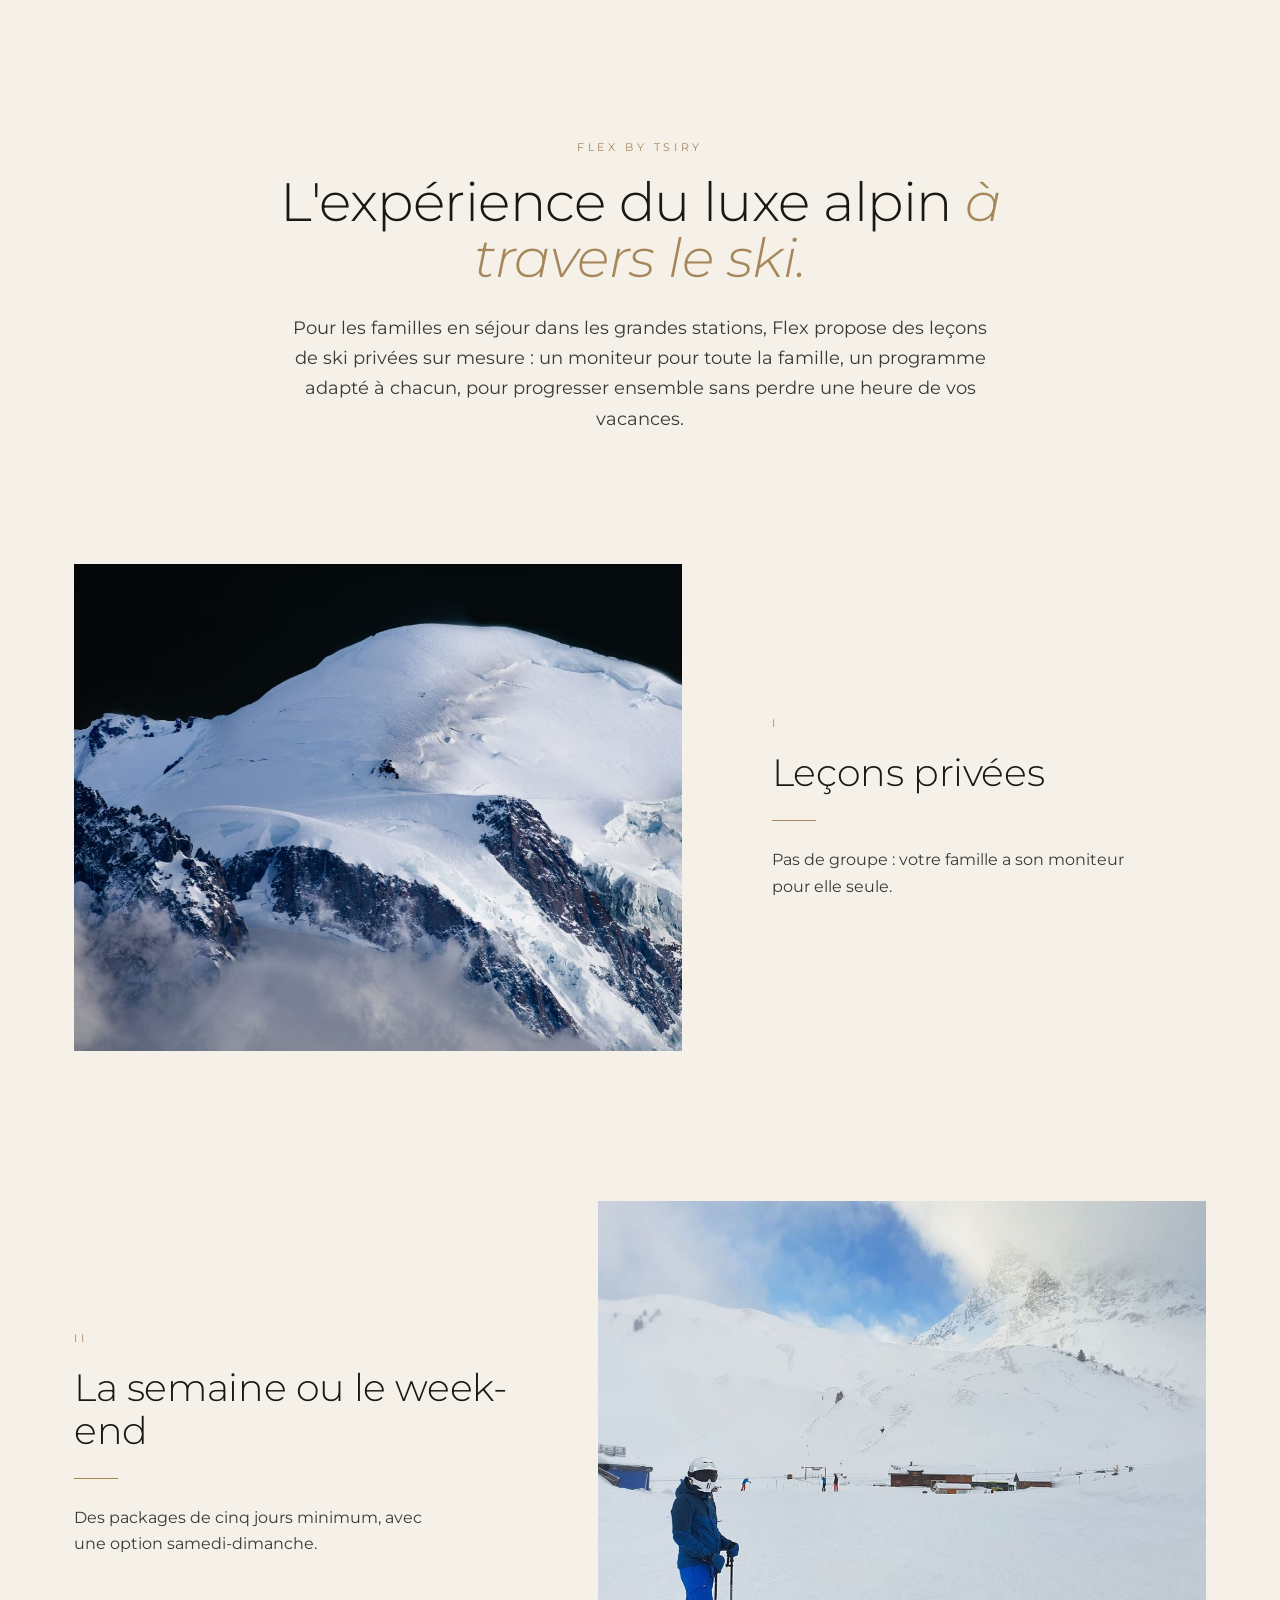
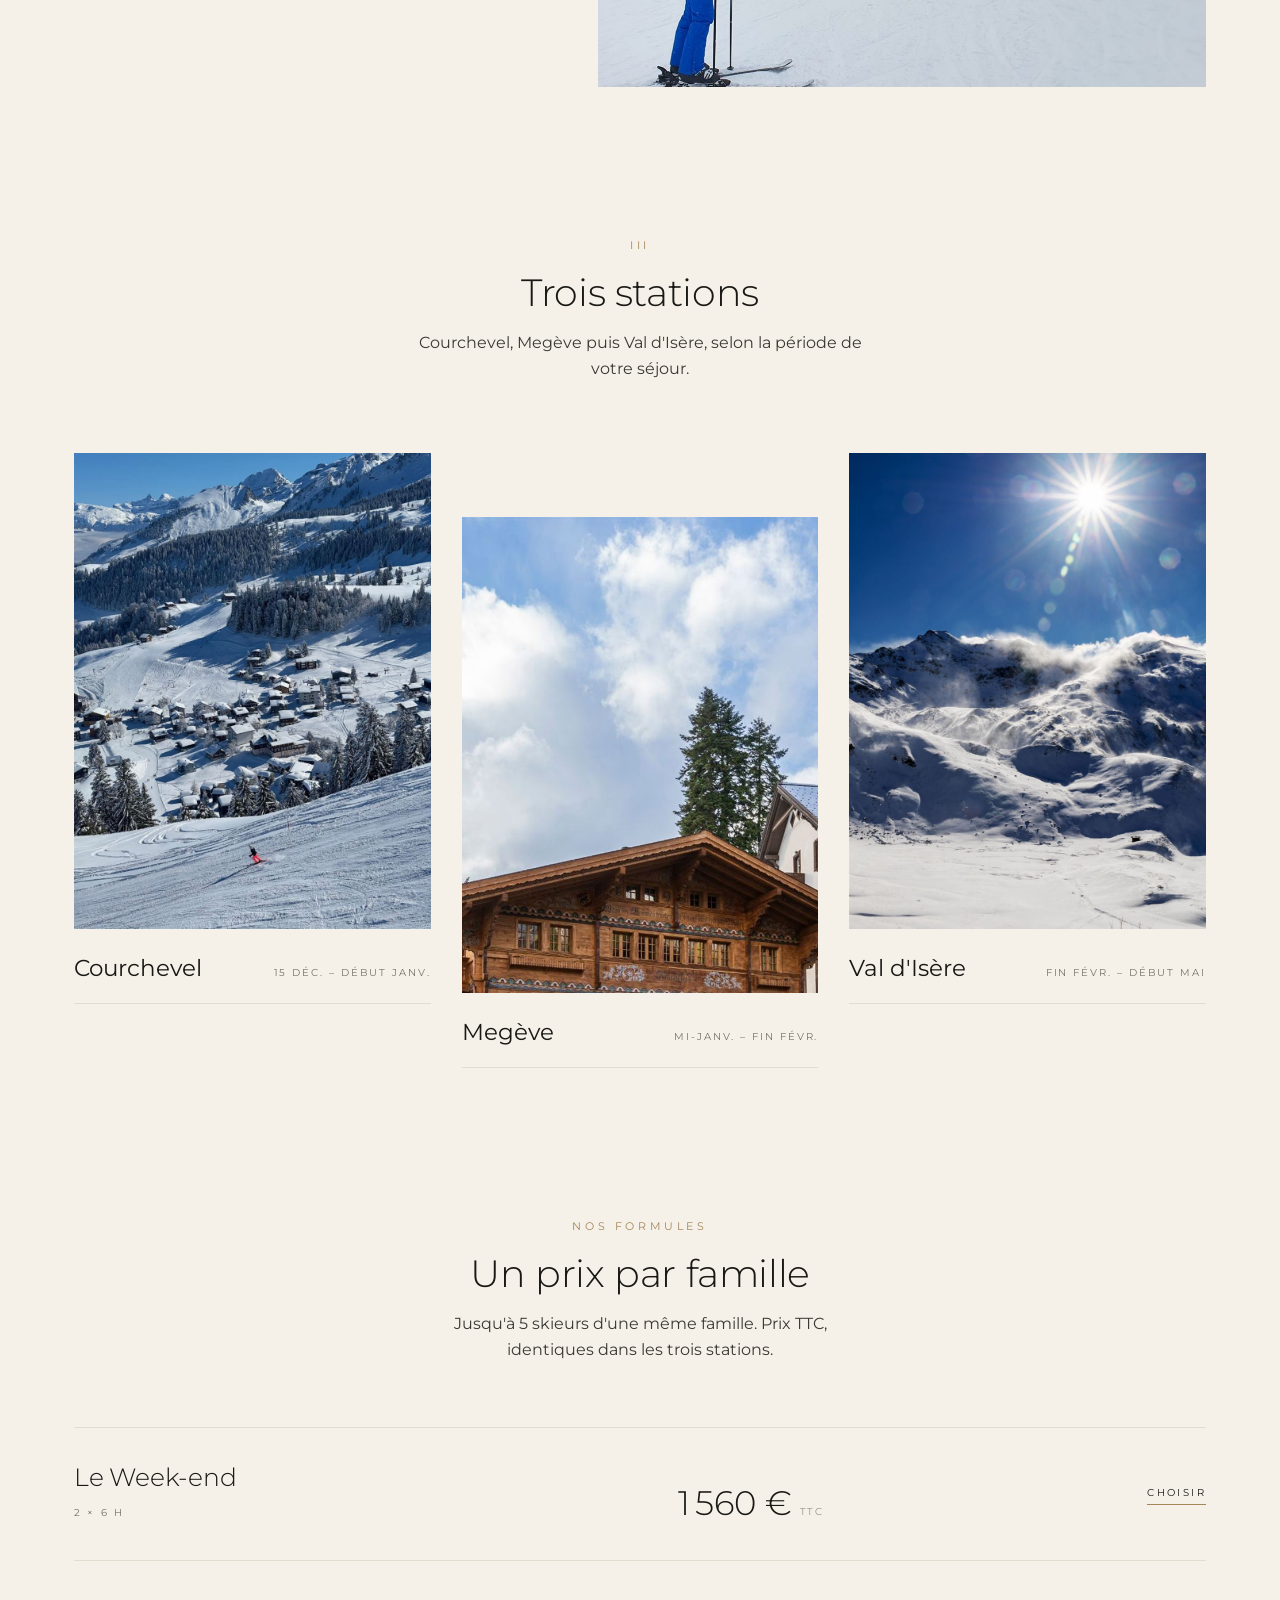
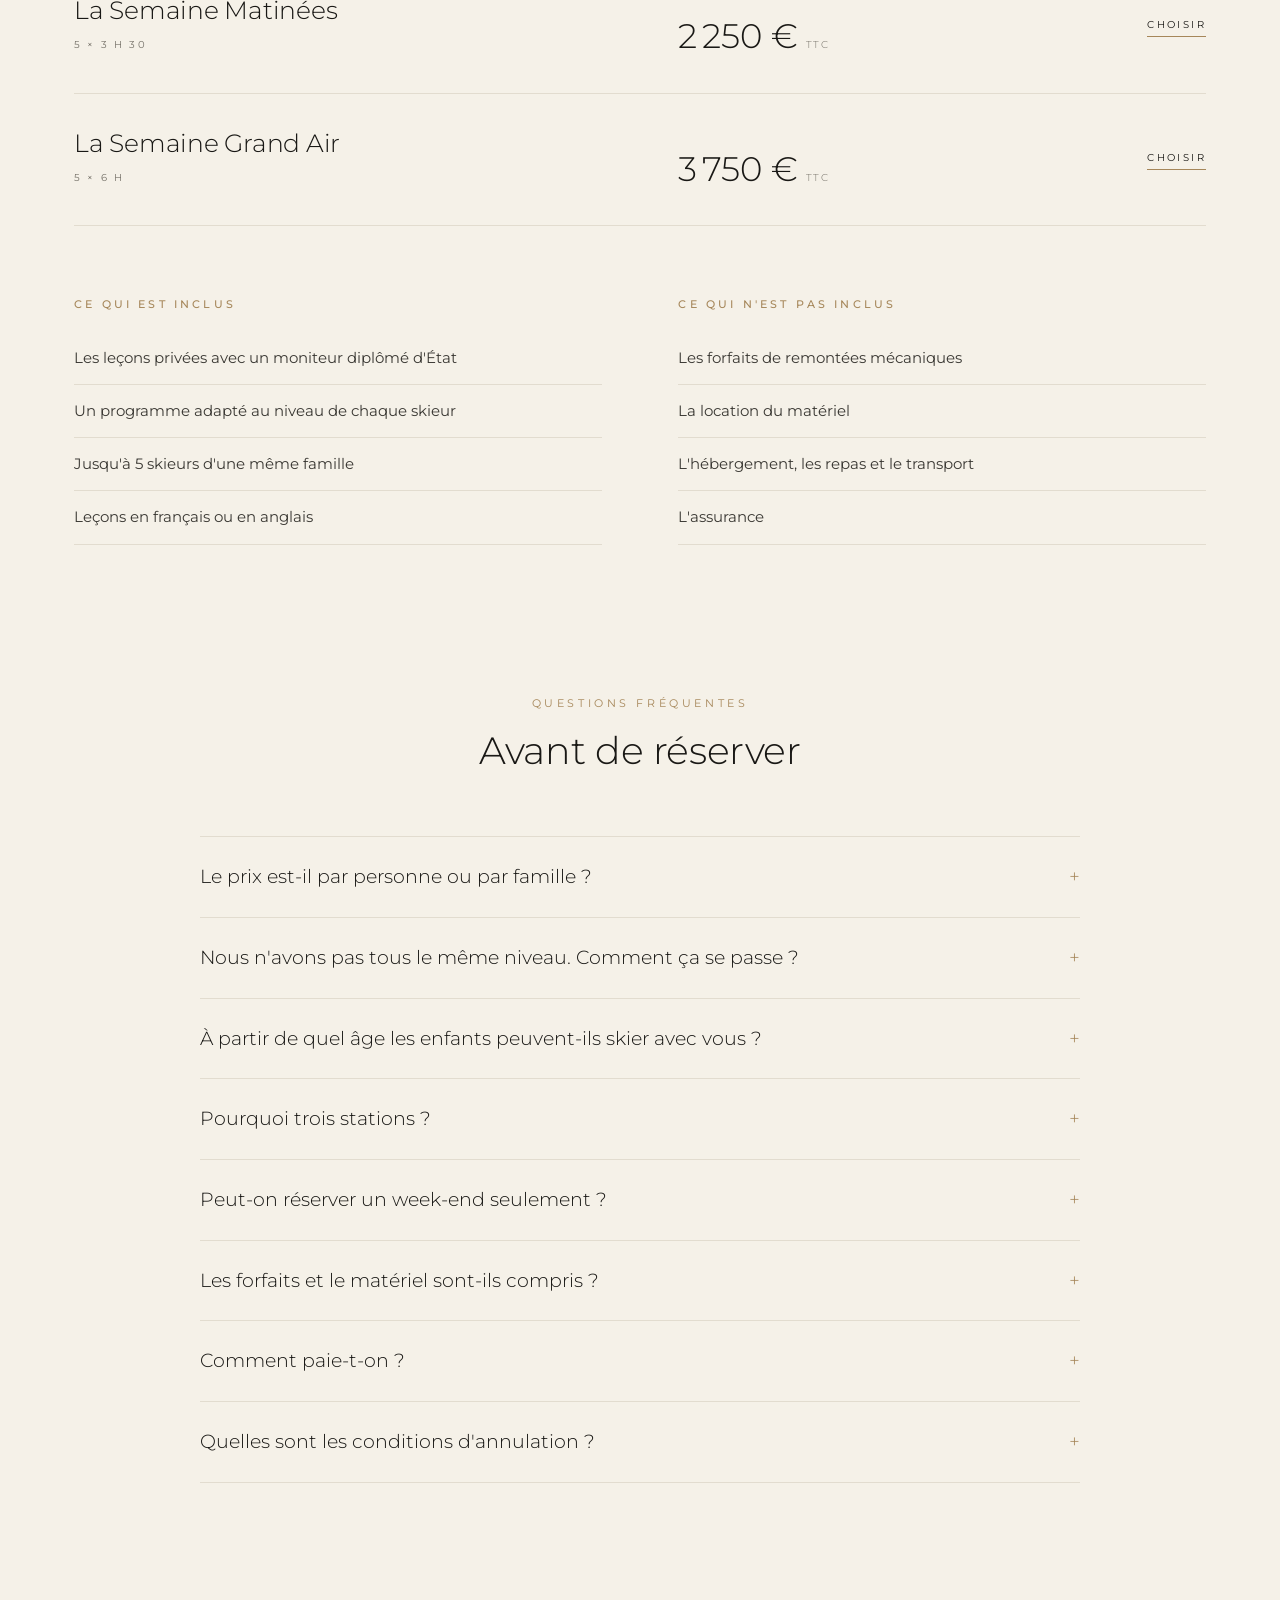
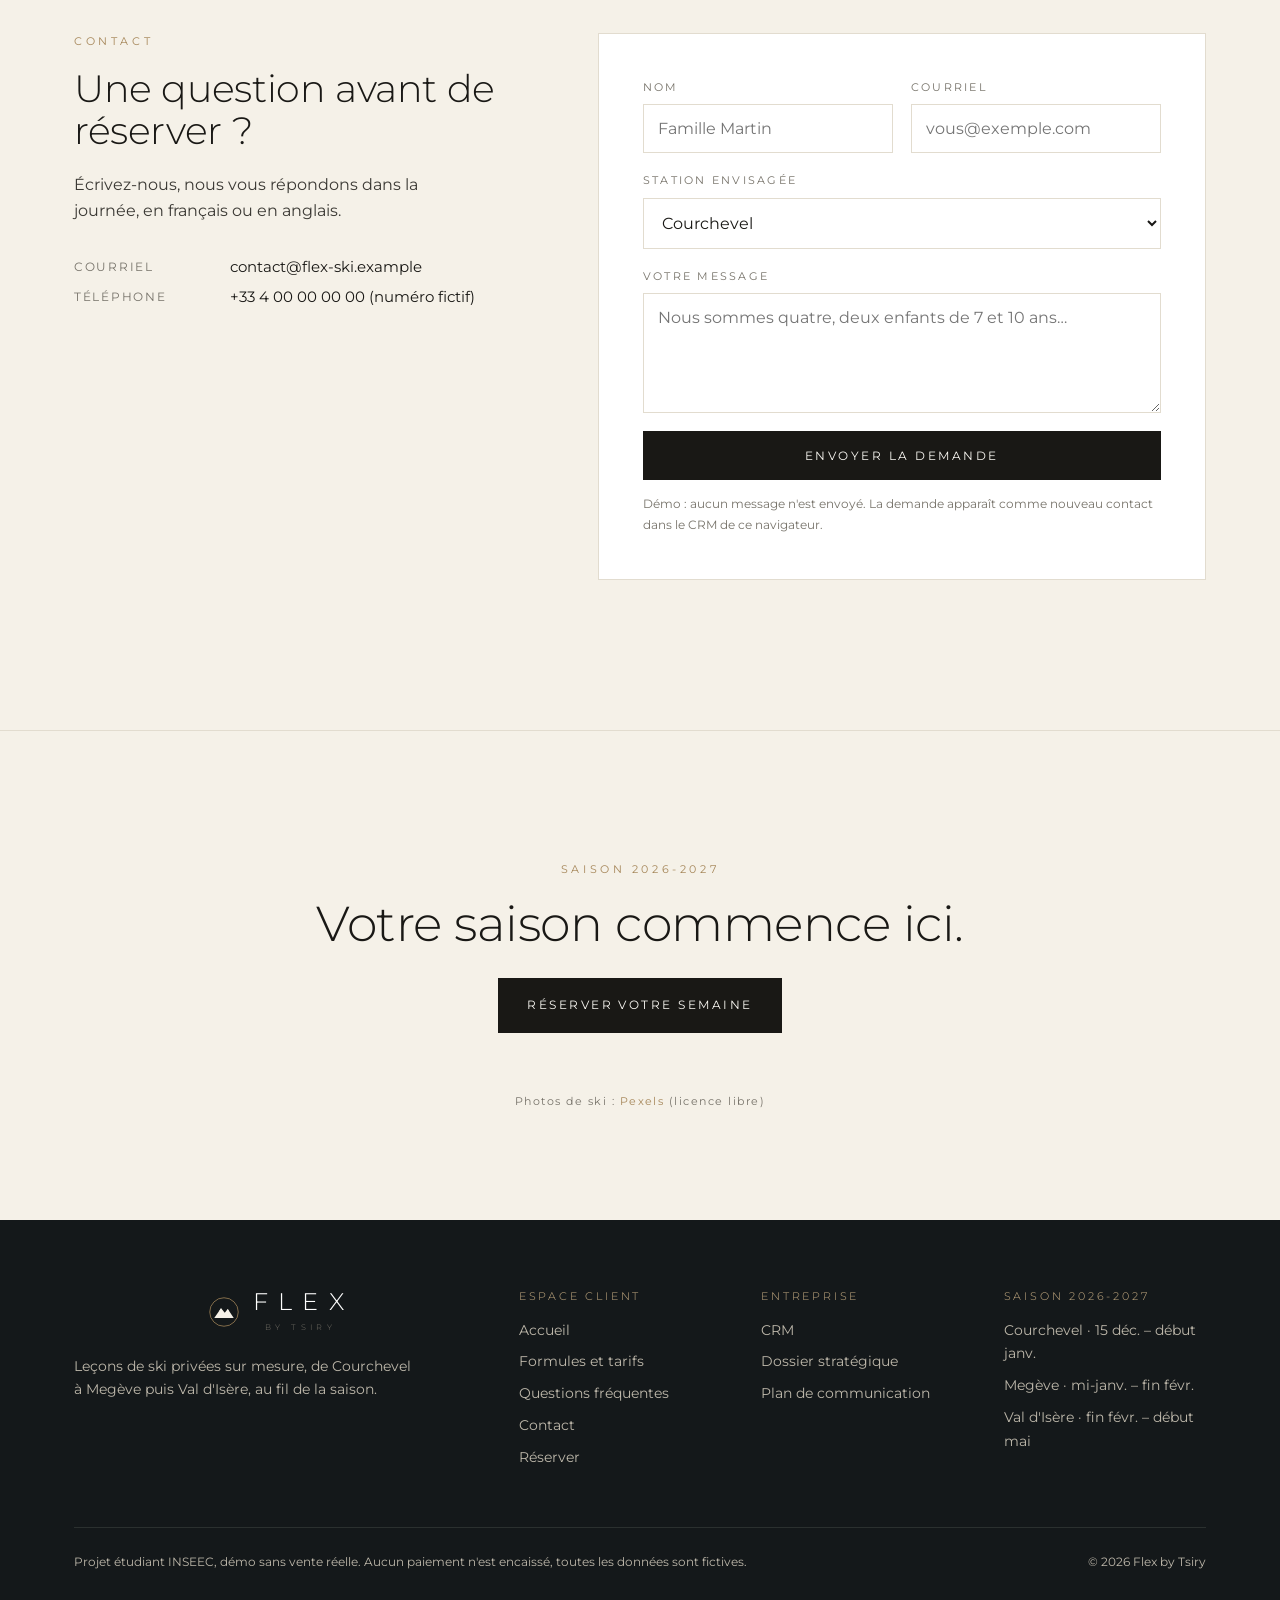
==== commit 75e3fea4: "Menu à trois barres sur ordinateur, sélecteur de langue FR/EN Co-Authored-By: Claude Sonnet 5.5 <nor" ====
--- a/index.html
+++ b/index.html
@@ -357,6 +357,7 @@
 </main>
 
 <script src="assets/site.js"></script>
+<script src="assets/i18n.js"></script>
 <script>
 (function () {
   const reduce = window.matchMedia('(prefers-reduced-motion: reduce)').matches;
--- a/assets/site.css
+++ b/assets/site.css
@@ -224,3 +224,22 @@
 /* Typographie unique : Montserrat, titres en graisse légère */
 h1,h2,h3,h4{font-weight:300!important;letter-spacing:-.01em}
 body{font-weight:400}
+
+/* Menu : le bouton à trois barres sert sur tous les écrans, ordinateur compris */
+.nav-side{display:none!important}
+.burger{display:block!important;grid-column:3}
+.brand{grid-column:2}
+.nav-mobile{display:flex!important;list-style:none;margin:0;position:absolute;top:100%;right:max(24px,calc(50% - 590px + 24px));width:min(340px,calc(100% - 48px));background:var(--paper);flex-direction:column;align-items:stretch;padding:10px 28px 26px;border:1px solid var(--line);border-top:0;box-shadow:0 30px 60px -30px rgba(0,0,0,.35);gap:0;transform:translateY(-8px);opacity:0;pointer-events:none;transition:opacity .3s,transform .3s}
+.nav-mobile.open{opacity:1;transform:none;pointer-events:auto}
+.nav-mobile a{display:block;padding:16px 0;border-bottom:1px solid var(--line)}
+.nav-mobile a.active{color:var(--ink)}
+.nav-mobile .nav-cta{margin:20px 0 0;text-align:center;padding:16px!important;border:0}
+@media (max-width:980px){.nav-mobile{left:0;right:0;width:auto;border-left:0;border-right:0}}
+/* Sélecteur de langue */
+.tools{grid-column:3;display:flex;justify-content:flex-end;align-items:center;gap:18px}
+.tools .burger{grid-column:auto}
+.lang{display:flex;align-items:center;gap:8px;font-family:var(--brand);font-size:.66rem;letter-spacing:.2em}
+.lang span{color:var(--line)}
+.lang button{background:none;border:0;padding:6px 2px;cursor:pointer;font:inherit;letter-spacing:inherit;color:var(--muted);border-bottom:1px solid transparent;transition:color .25s,border-color .25s}
+.lang button:hover{color:var(--ink)}
+.lang button.on{color:var(--ink);border-bottom-color:var(--gold)}
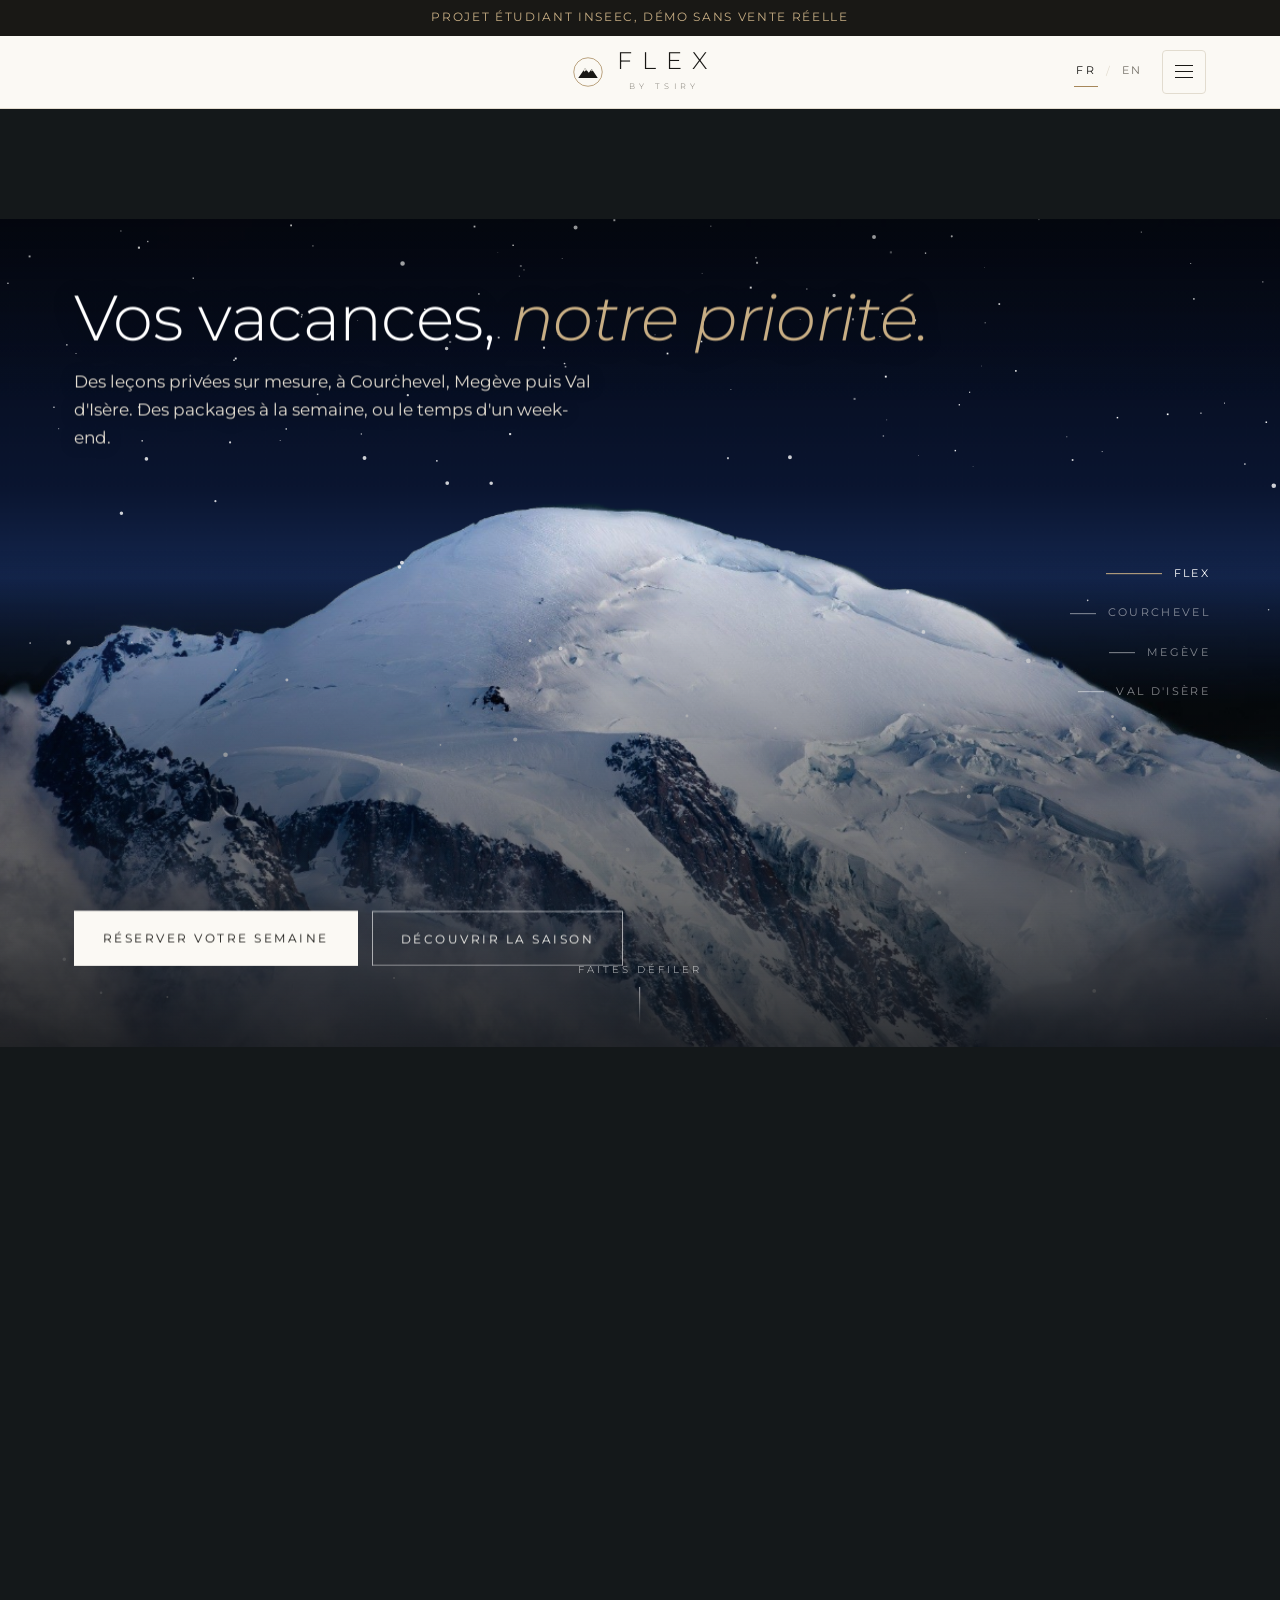
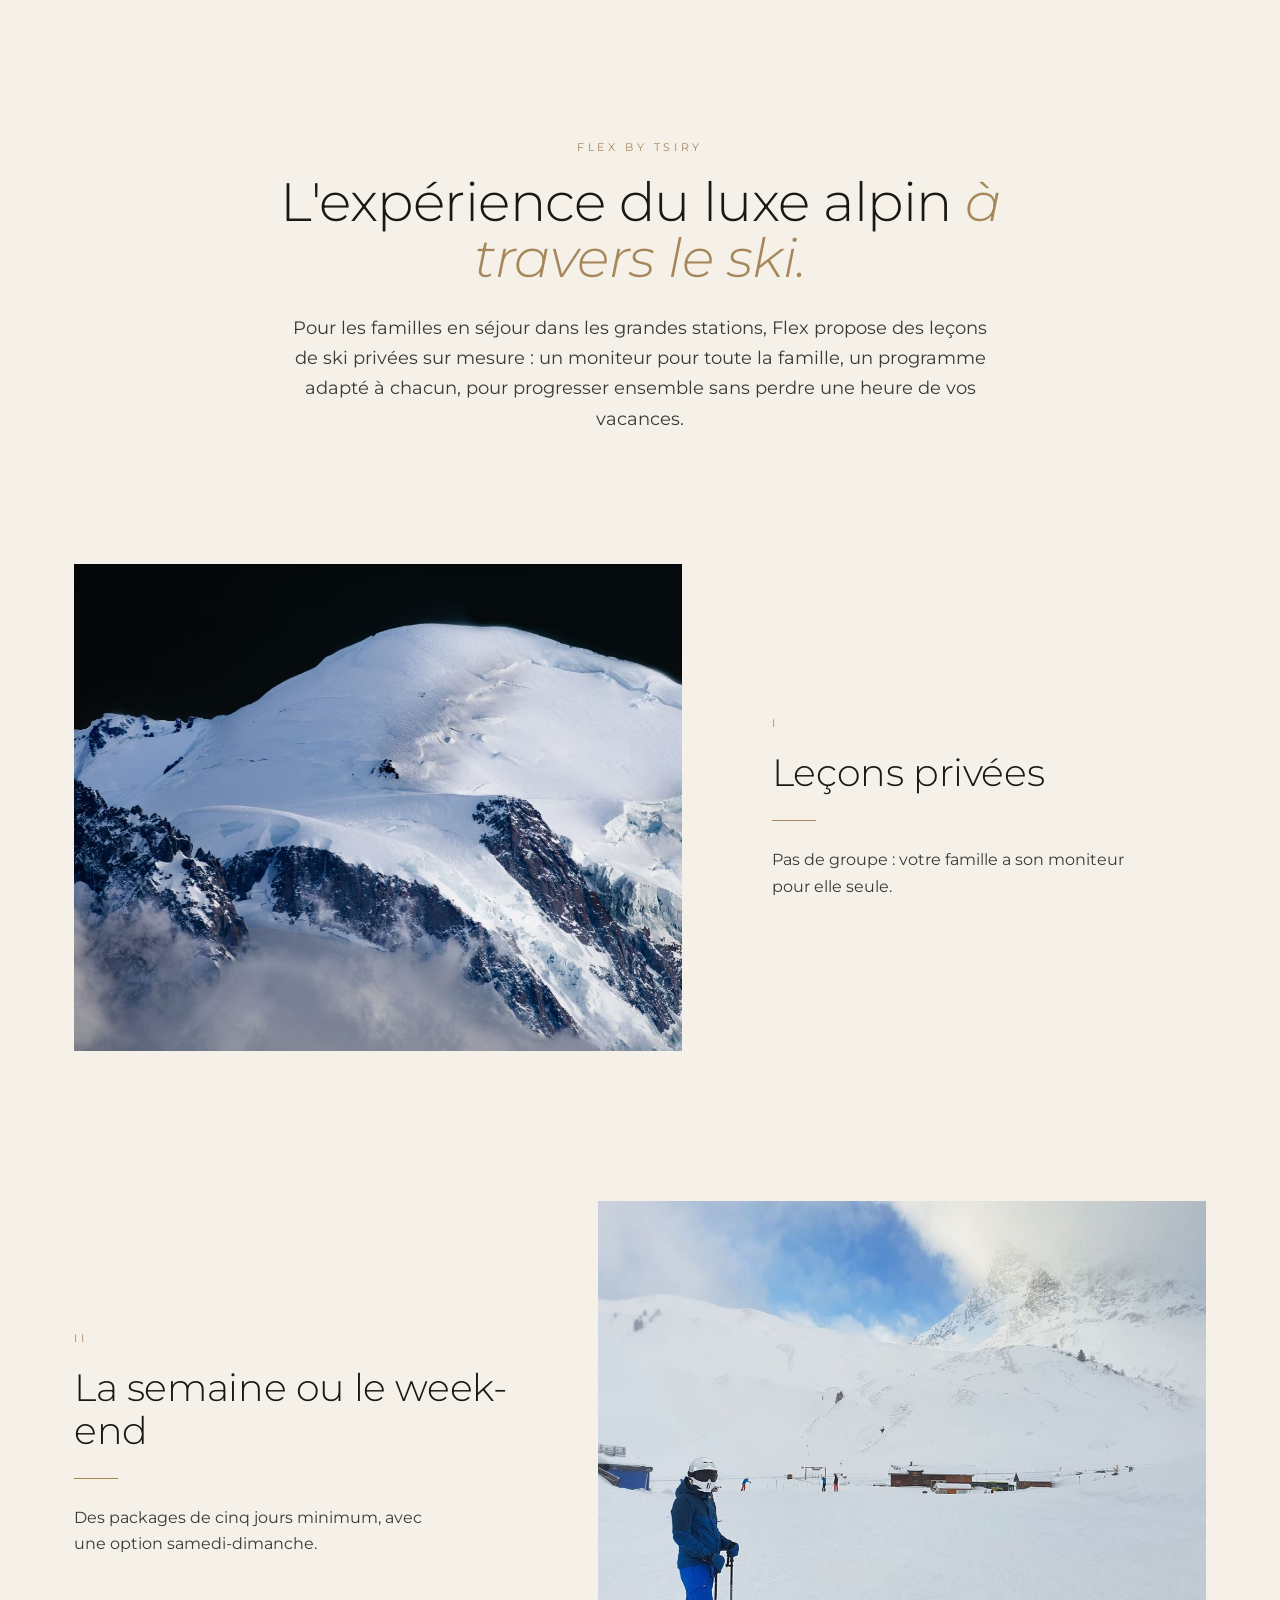
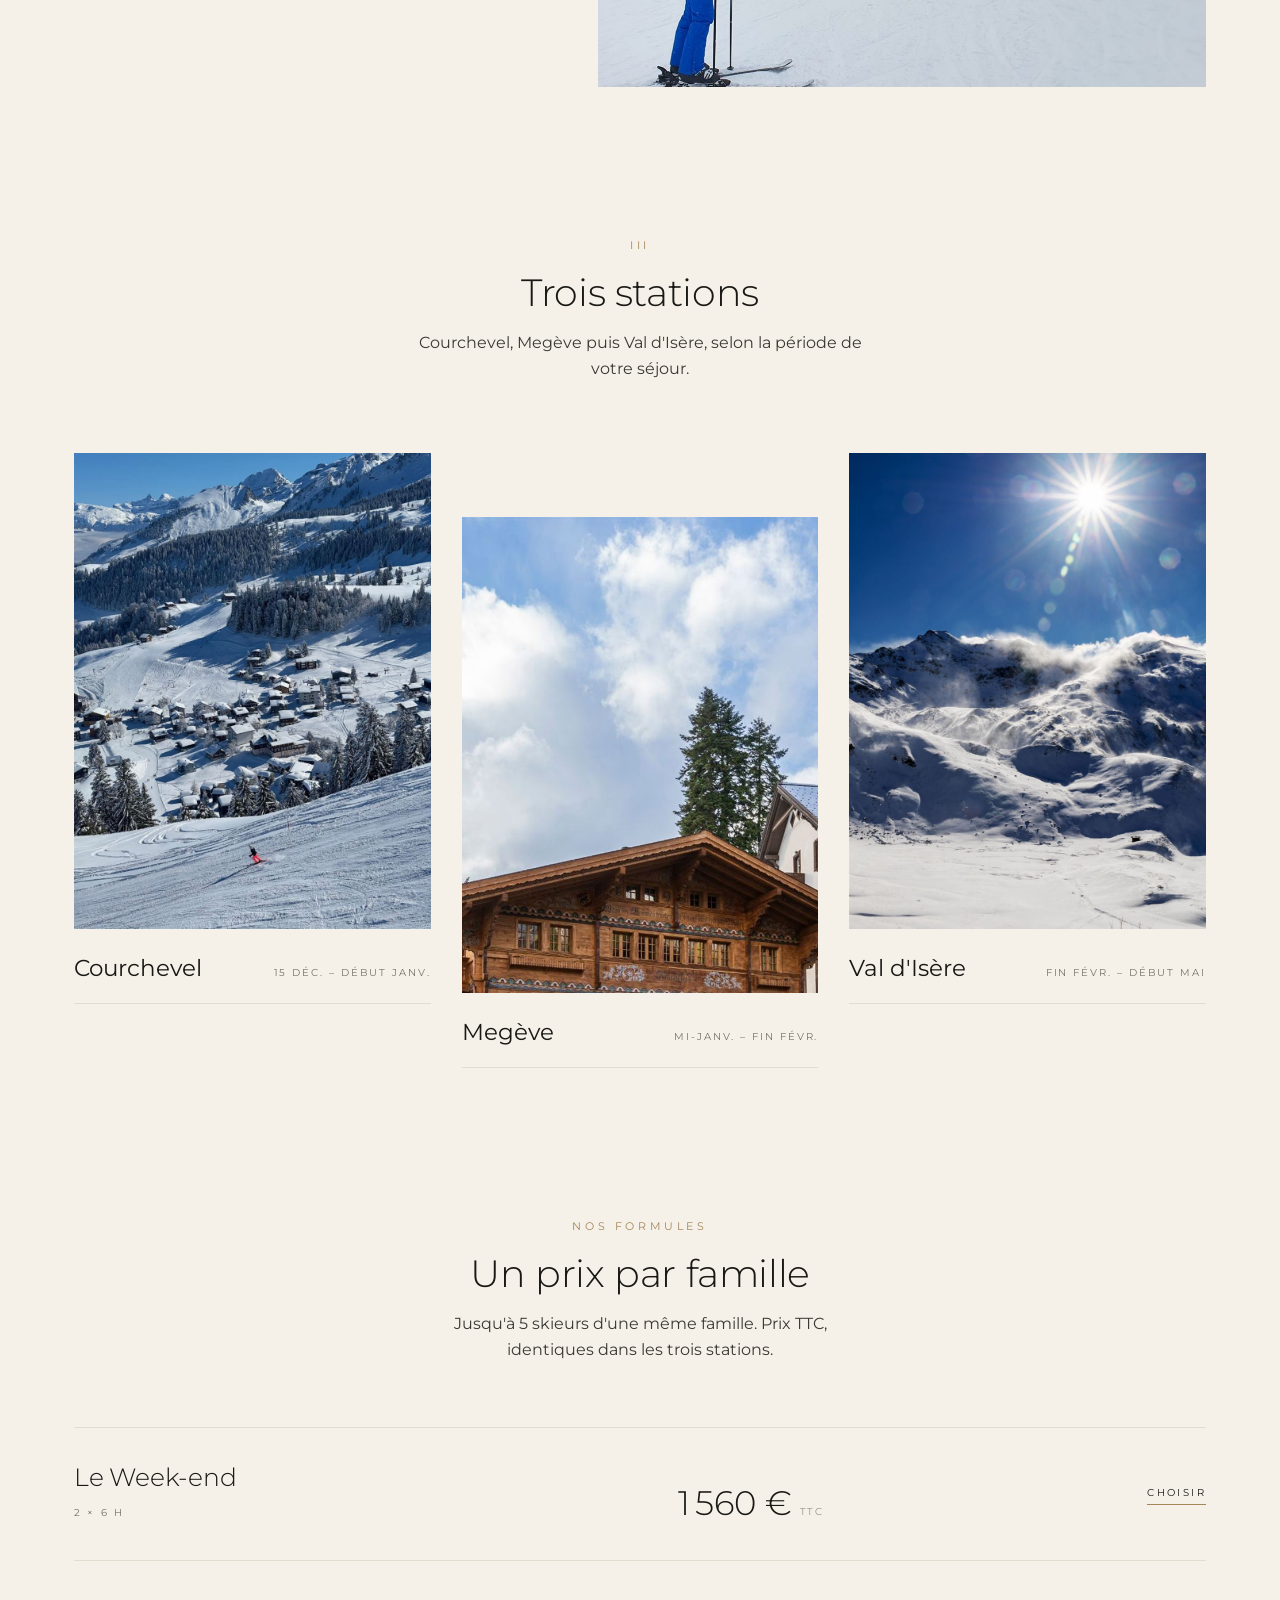
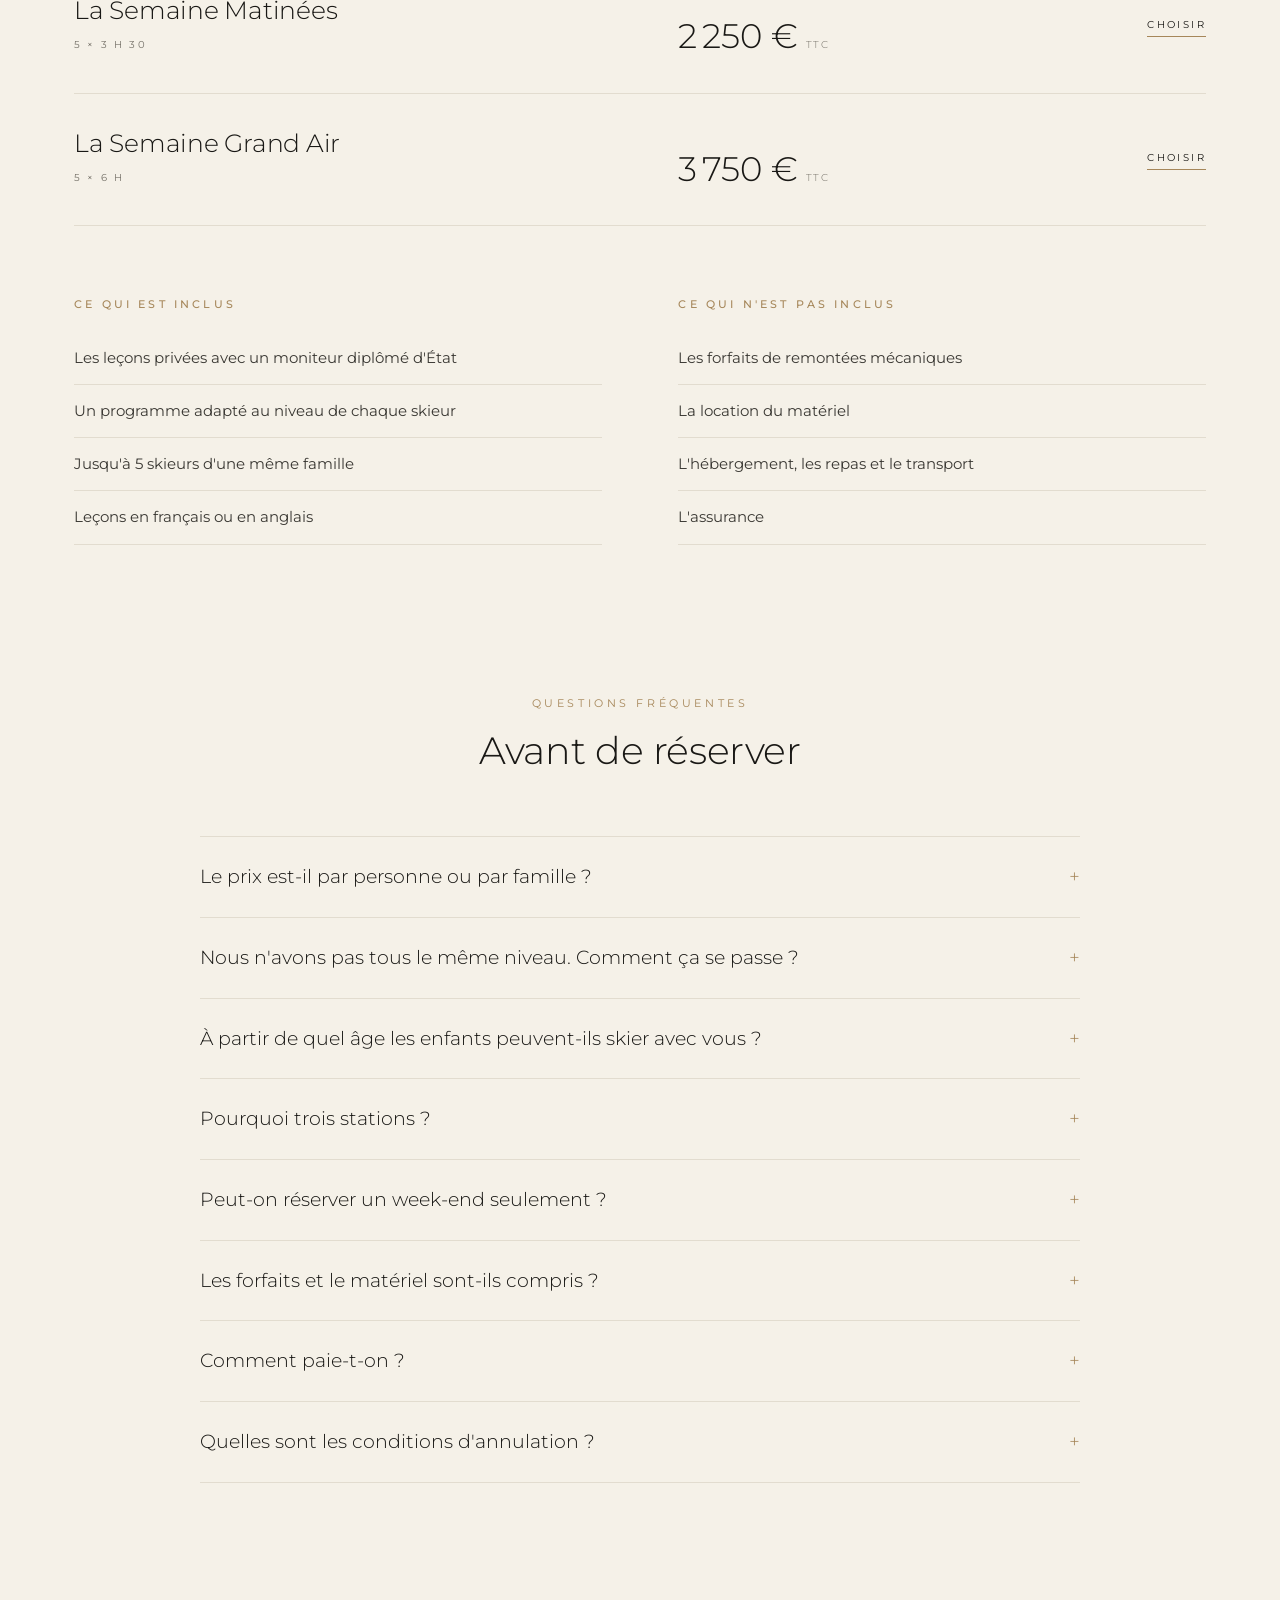
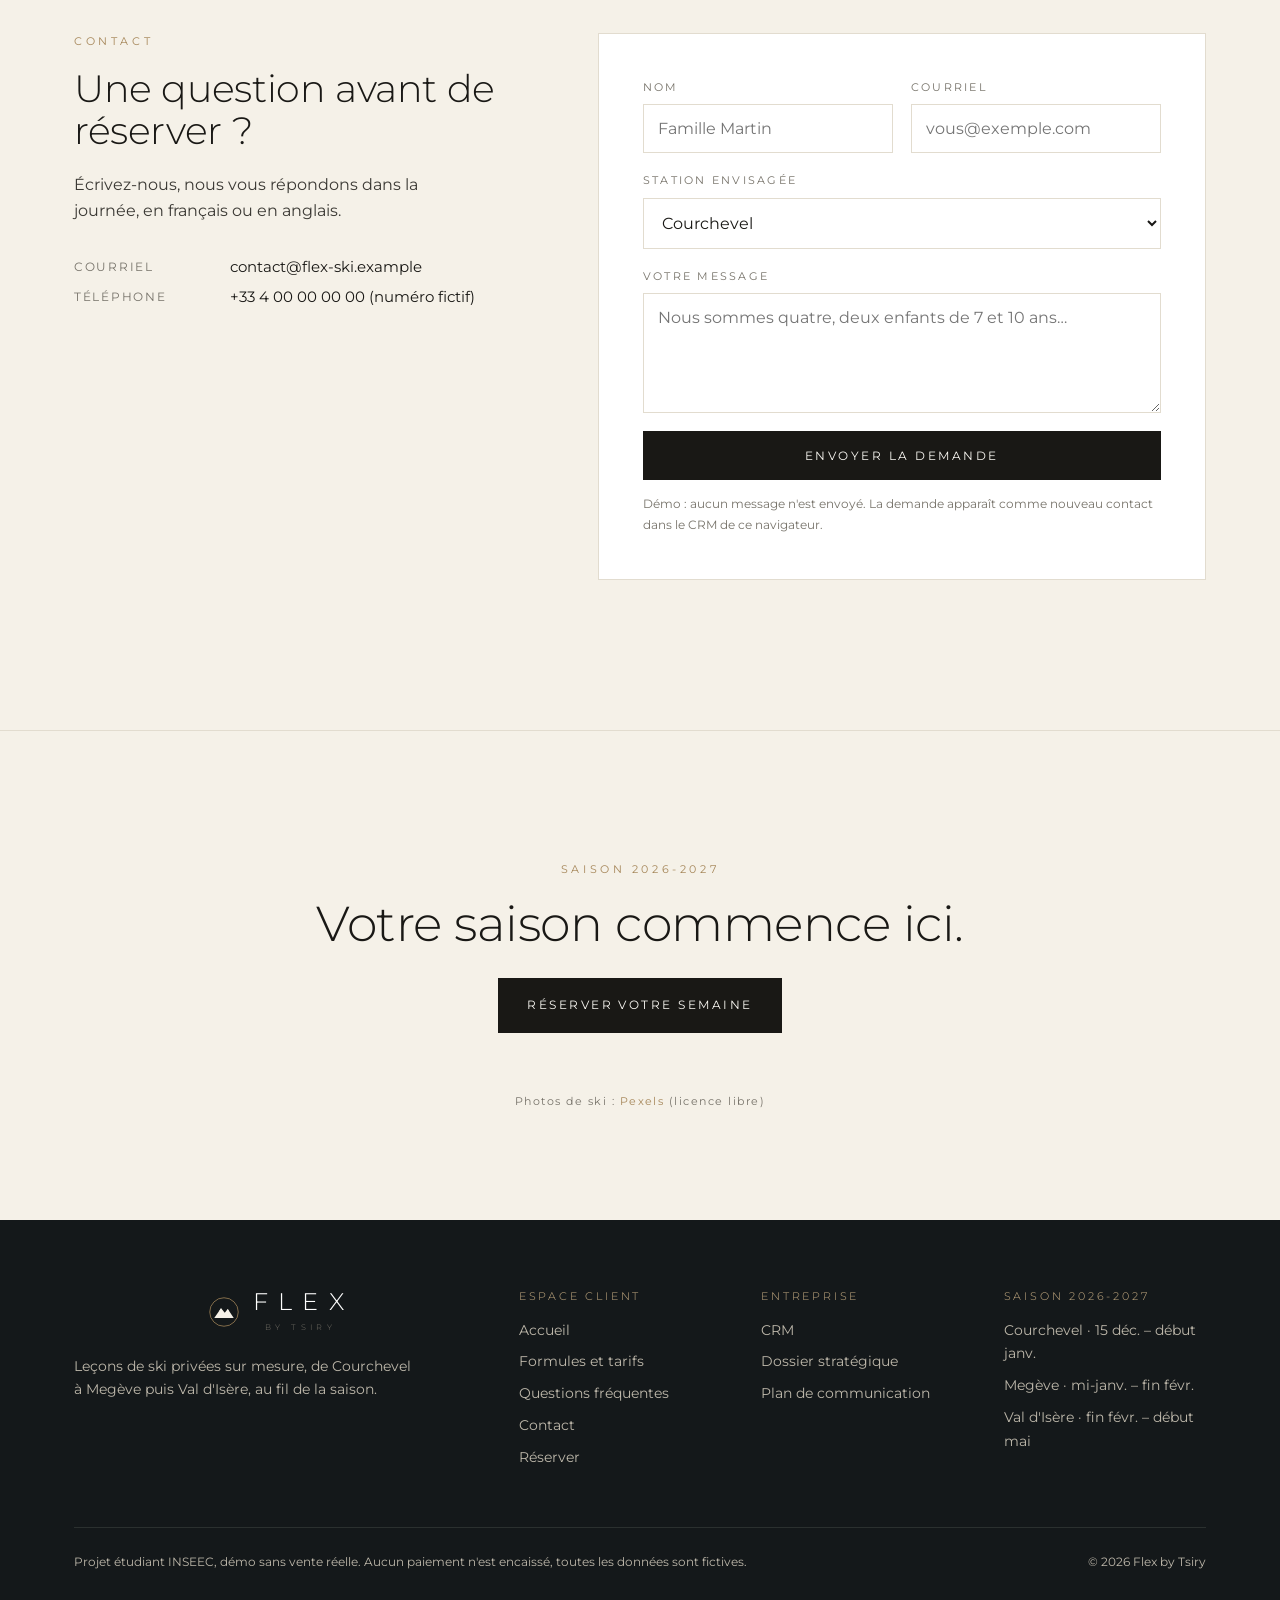
==== commit ed0aa0ad: "Landing : le Mont Blanc reste en nuit étoilée du début à la fin Co-Authored-By: Claude Sonnet 5.5 <n" ====
--- a/index.html
+++ b/index.html
@@ -161,12 +161,7 @@
     <div class="stage" id="stage">
       <div class="scene" id="scene" aria-hidden="true">
         <div class="mood base"><div class="ph"></div><div class="sky"></div></div>
-        <div class="mood gold"><div class="ph"></div><div class="sky"></div></div>
-        <div class="mood rose"><div class="ph"></div><div class="sky"></div></div>
-        <div class="mood ice"><div class="ph"></div><div class="sky"></div></div>
-      </div>
-      <div class="sun" id="sun" aria-hidden="true"></div>
-      <div class="flare" id="flare" aria-hidden="true"></div>
+      </div>
       <div class="fogwrap" id="fogwrap" aria-hidden="true"><div class="fog"></div><div class="fog"></div><div class="fog"></div></div>
       <canvas id="fx" aria-hidden="true"></canvas>
       <div class="shade" aria-hidden="true"></div>
@@ -363,8 +358,7 @@
   const reduce = window.matchMedia('(prefers-reduced-motion: reduce)').matches;
   const story = document.getElementById('story'), stage = document.getElementById('stage');
   const scene = document.getElementById('scene');
-  const moods = [...document.querySelectorAll('.mood:not(.base)')];
-  const sun = document.getElementById('sun'), flare = document.getElementById('flare'), fogwrap = document.getElementById('fogwrap');
+  const fogwrap = document.getElementById('fogwrap');
   const chaps = [...document.querySelectorAll('.chap')], rail = [...document.querySelectorAll('#rail li')];
   const cue = document.getElementById('cue'), fadeout = document.getElementById('fadeout');
   const NAV = 72;
@@ -378,17 +372,6 @@
   const RANGES = [[-1, .14, .1], [.26, .44, .06], [.52, .70, .06], [.77, 1.1, .05]];
   const vis = (p, a, b, f) => clamp01(Math.min((p - a) / f, (b - p) / f, 1));
 
-  /* Les lumières s'empilent : chacune apparaît en fondu et reste (or, rose, glace). */
-  const MOOD_AT = [.18, .46, .72], MOOD_LEN = .12;
-
-  /* Trajet du soleil : [progression, x, y, taille, opacité] (x et y en part de l'écran) */
-  const SUN = [[0, .78, .20, .8, 0], [.2, .78, .20, .8, 0], [.32, .70, .24, 1, .9], [.46, .60, .28, 1.1, 1], [.62, .30, .43, 1.25, 1], [.70, .24, .47, 1.2, .0], [.76, .60, .12, .9, 0], [.84, .60, .11, 1, 1], [1, .64, .09, 1.1, 1]];
-  function sunAt(p) {
-    let i = 0; while (i < SUN.length - 2 && p > SUN[i + 1][0]) i++;
-    const a = SUN[i], b = SUN[i + 1], t = smooth(clamp01((p - a[0]) / (b[0] - a[0])));
-    return a.slice(1).map((v, k) => v + (b[k + 1] - v) * t);
-  }
-
   let storyAbs = 0, scrollable = 1, stageH = 1, stageW = 1;
   function measure() {
     storyAbs = story.getBoundingClientRect().top + scrollY;
@@ -400,19 +383,8 @@
   function apply(p) {
     /* Zoom arrière lent sur toute la scène */
     put(scene, 'transform', 'translate3d(0,' + (smooth(clamp01(p / .5)) * 3).toFixed(2) + 'vh,0) scale(' + (1.1 - p * .08).toFixed(4) + ')');
-    moods.forEach((m, i) => {
-      const o = clamp01((p - MOOD_AT[i]) / MOOD_LEN);
-      put(m, 'visibility', o > .003 ? 'visible' : 'hidden');
-      if (o > .003) put(m, 'opacity', o.toFixed(3));
-    });
-    const [sx, sy, ss, so] = sunAt(p);
-    put(sun, 'opacity', so.toFixed(3));
-    if (so > .003) put(sun, 'transform', 'translate3d(' + (sx * stageW).toFixed(1) + 'px,' + (sy * stageH).toFixed(1) + 'px,0) scale(' + ss.toFixed(3) + ')');
-    const fo = clamp01((p - .74) / .12) * so;
-    put(flare, 'opacity', fo.toFixed(3));
-    if (fo > .003) put(flare, 'transform', 'translate3d(' + (sx * stageW).toFixed(1) + 'px,' + (sy * stageH).toFixed(1) + 'px,0)');
     put(fogwrap, 'transform', 'translate3d(0,' + (-p * 6).toFixed(2) + 'vh,0)');
-    starAlpha = 1 - clamp01((p - .12) / .14);
+    starAlpha = 1;
 
     let best = 0, bo = -1;
     chaps.forEach((c, i) => {
--- a/assets/site.css
+++ b/assets/site.css
@@ -242,4 +242,6 @@
 .lang span{color:var(--line)}
 .lang button{background:none;border:0;padding:6px 2px;cursor:pointer;font:inherit;letter-spacing:inherit;color:var(--muted);border-bottom:1px solid transparent;transition:color .25s,border-color .25s}
 .lang button:hover{color:var(--ink)}
-.lang button.on{color:var(--ink);border-bottom-color:var(--gold)}+.lang button.on{color:var(--ink);border-bottom-color:var(--gold)}
+.nav-mobile .grp{font-family:var(--brand);font-size:.54rem;letter-spacing:.3em;text-transform:uppercase;color:var(--gold);padding:20px 0 4px;border:0}
+.nav-mobile .grp:first-child{padding-top:12px}
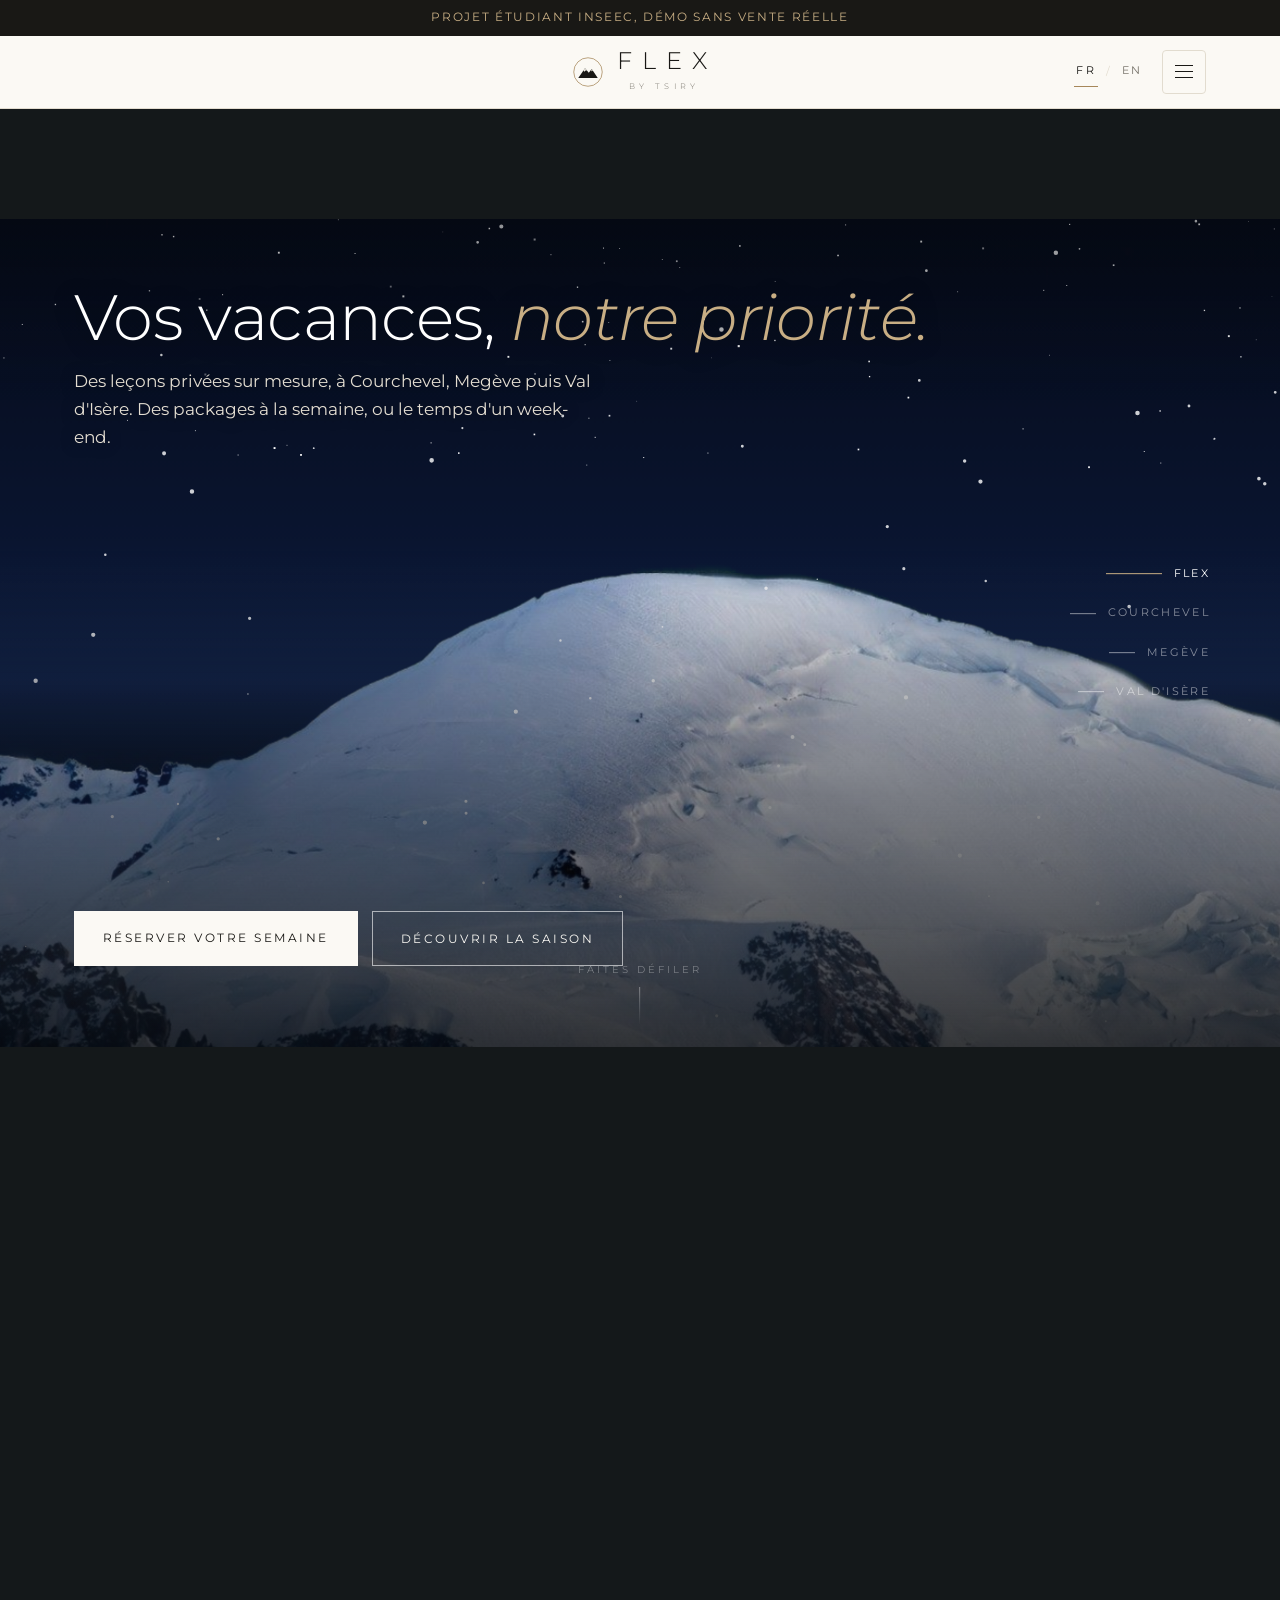
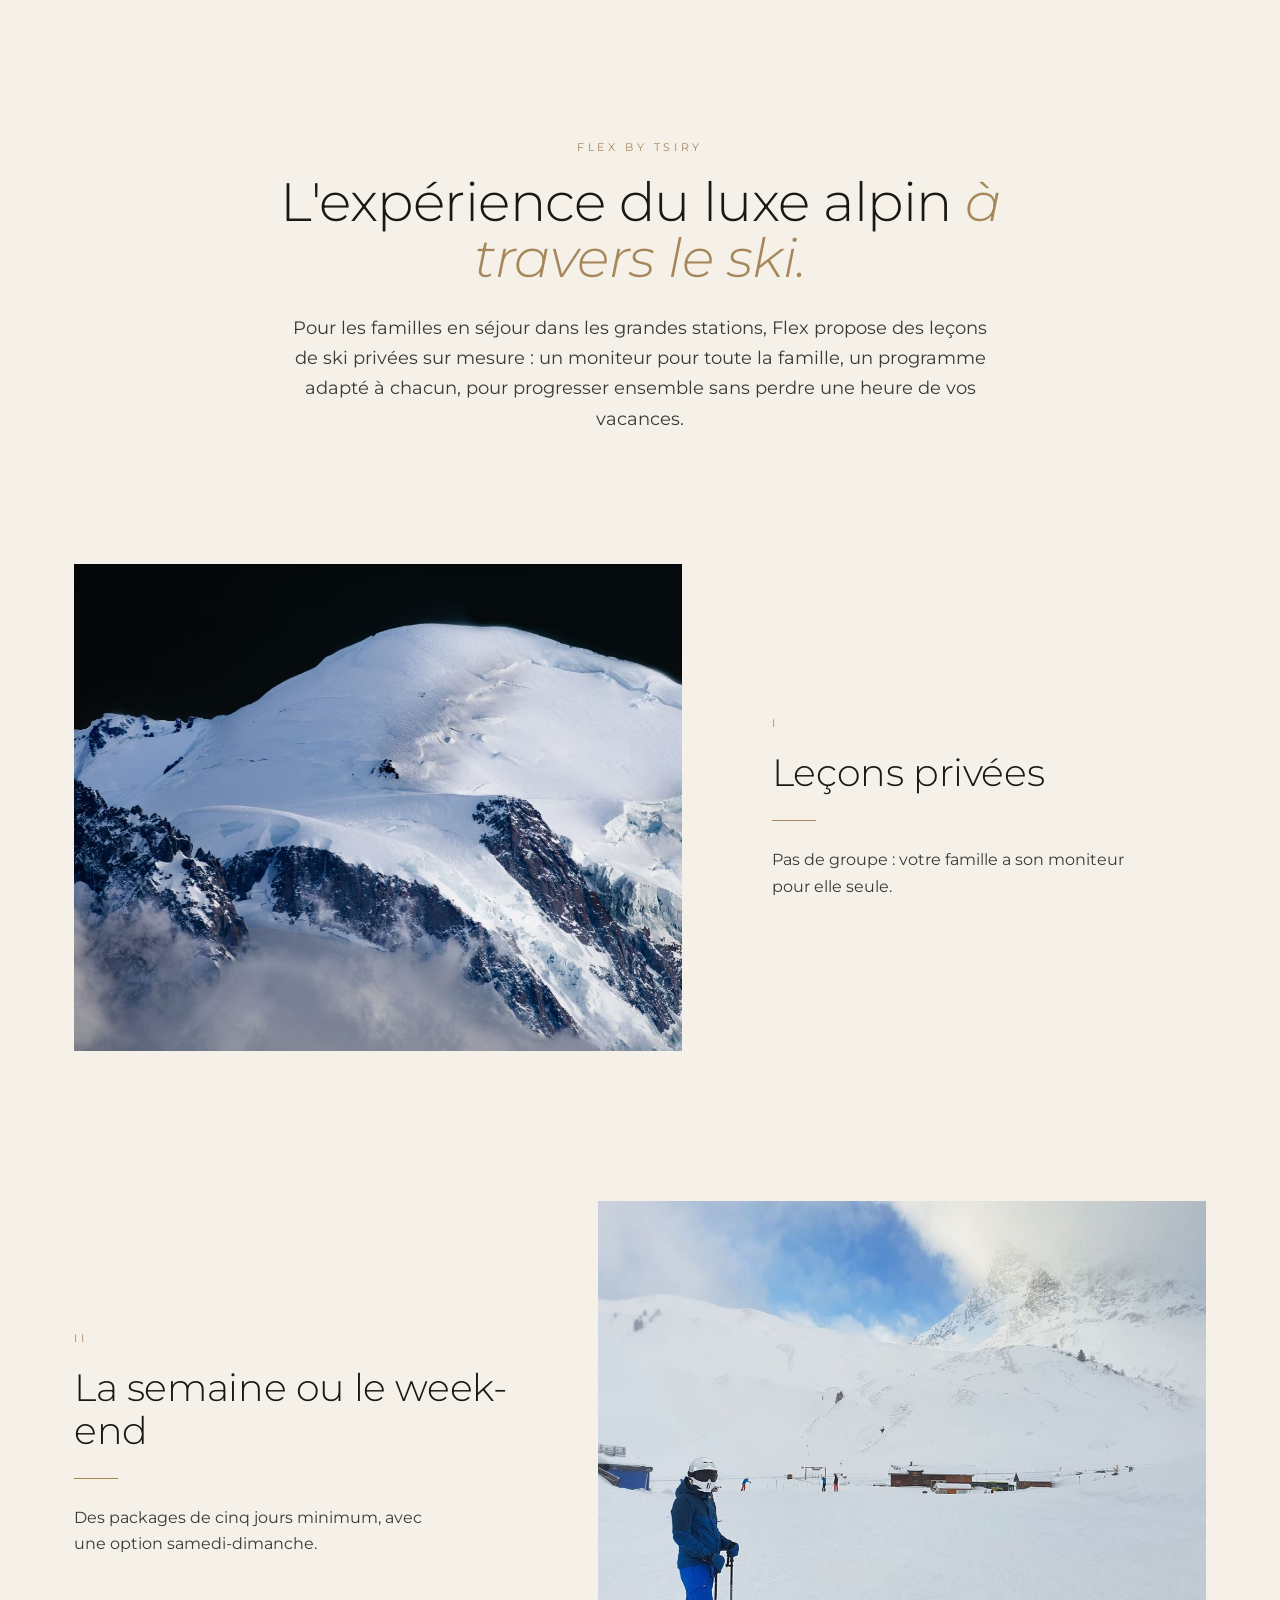
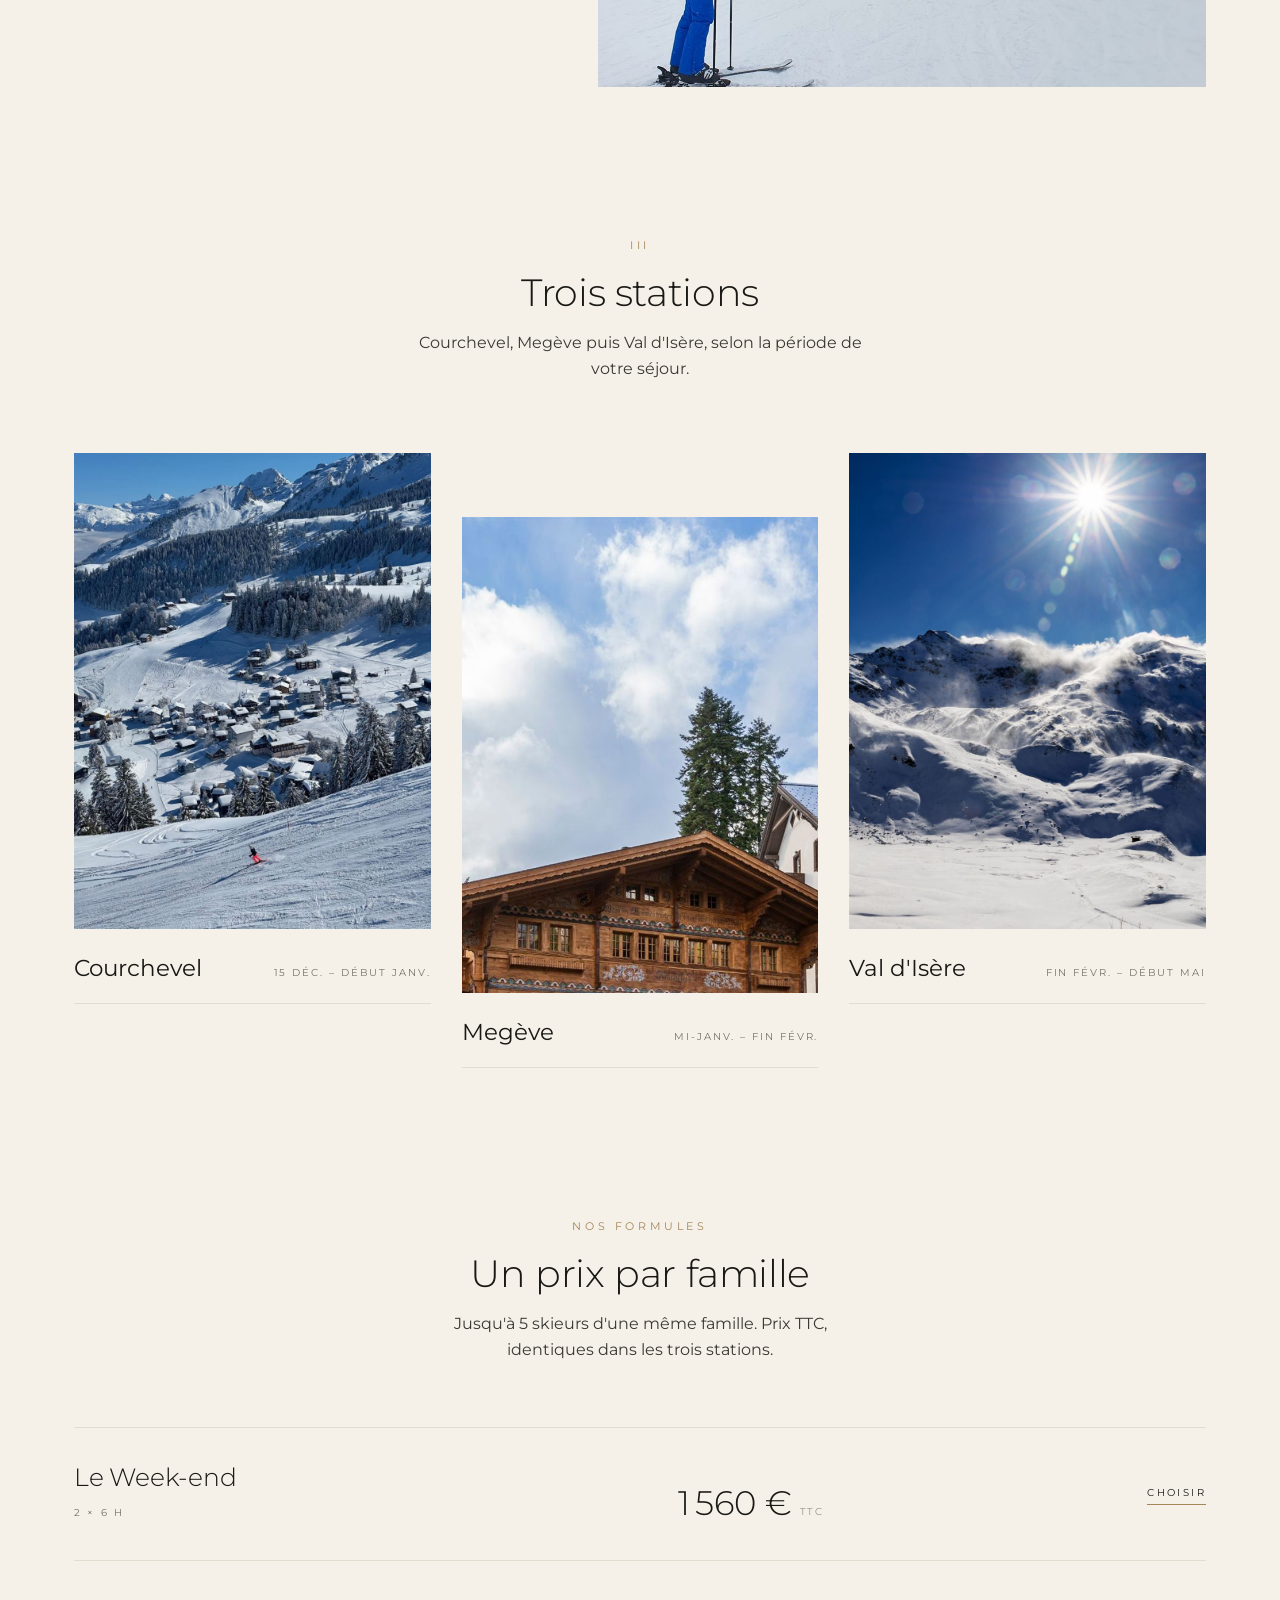
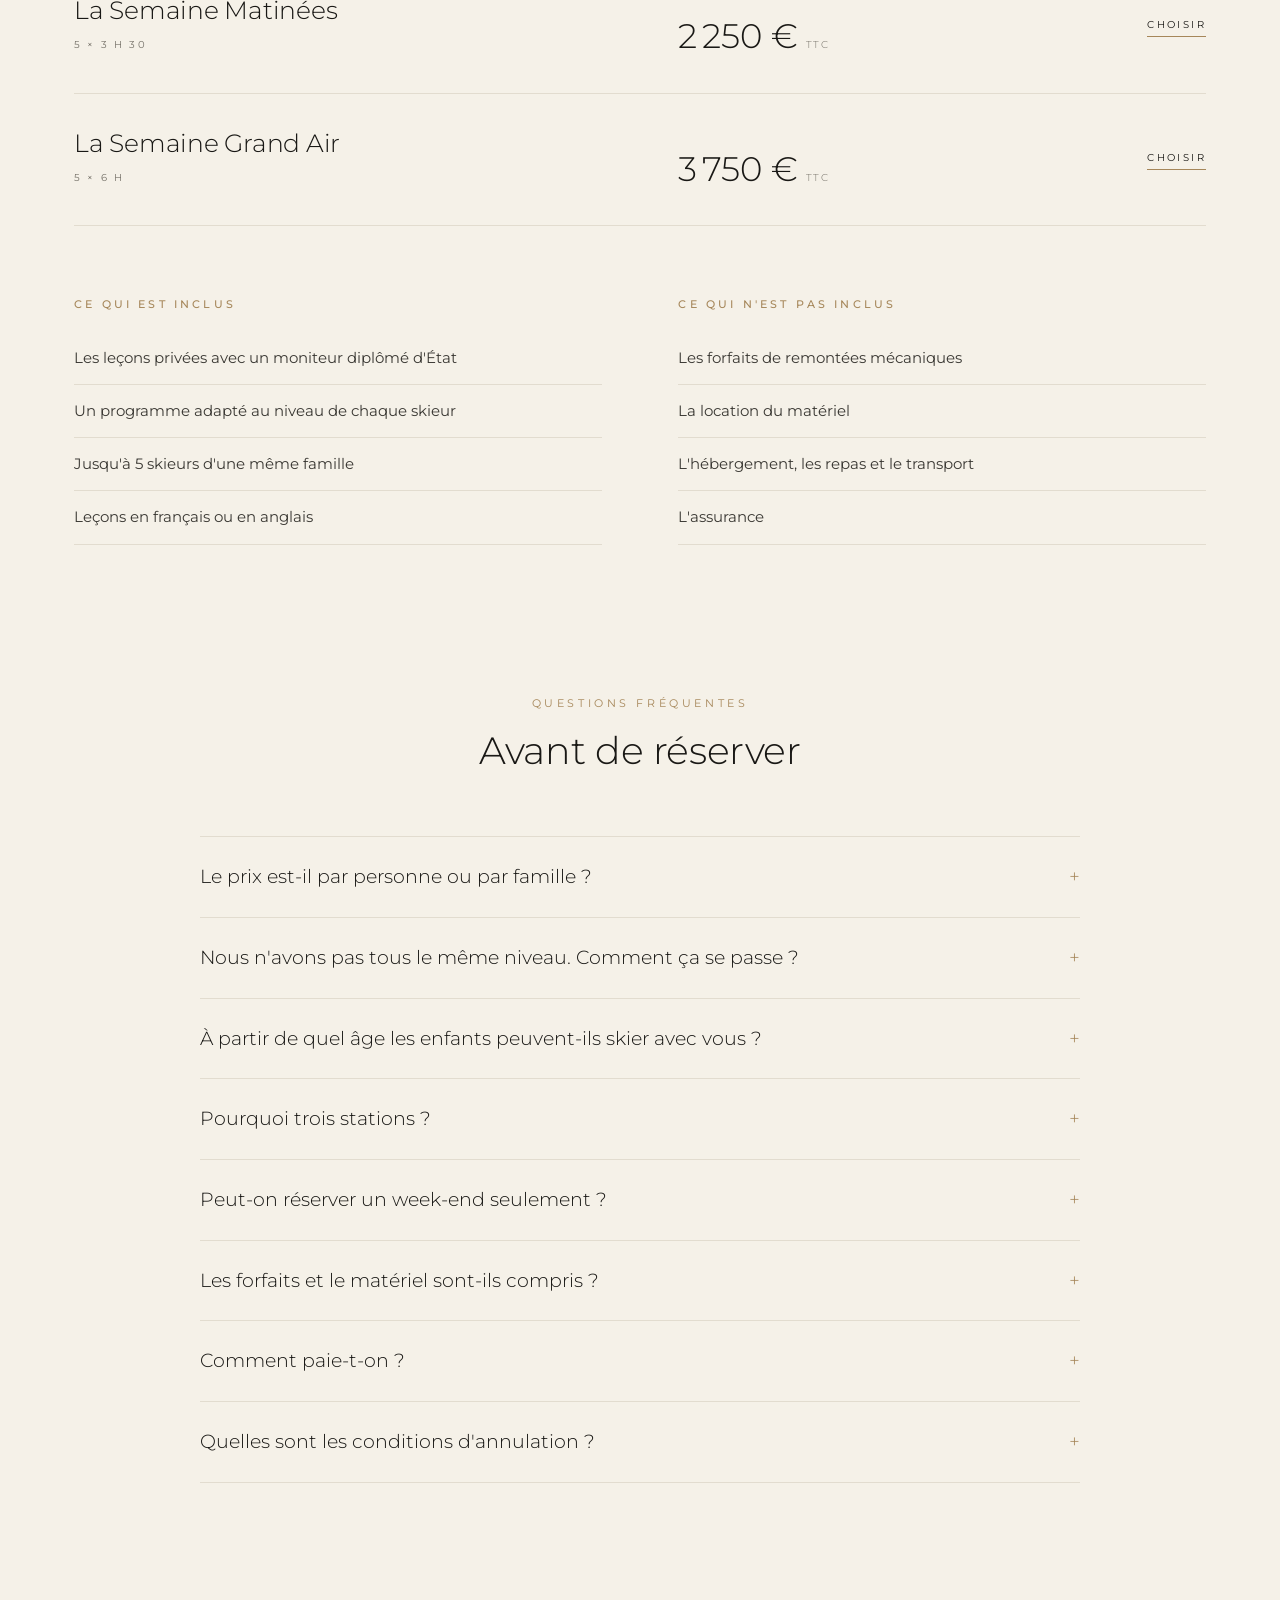
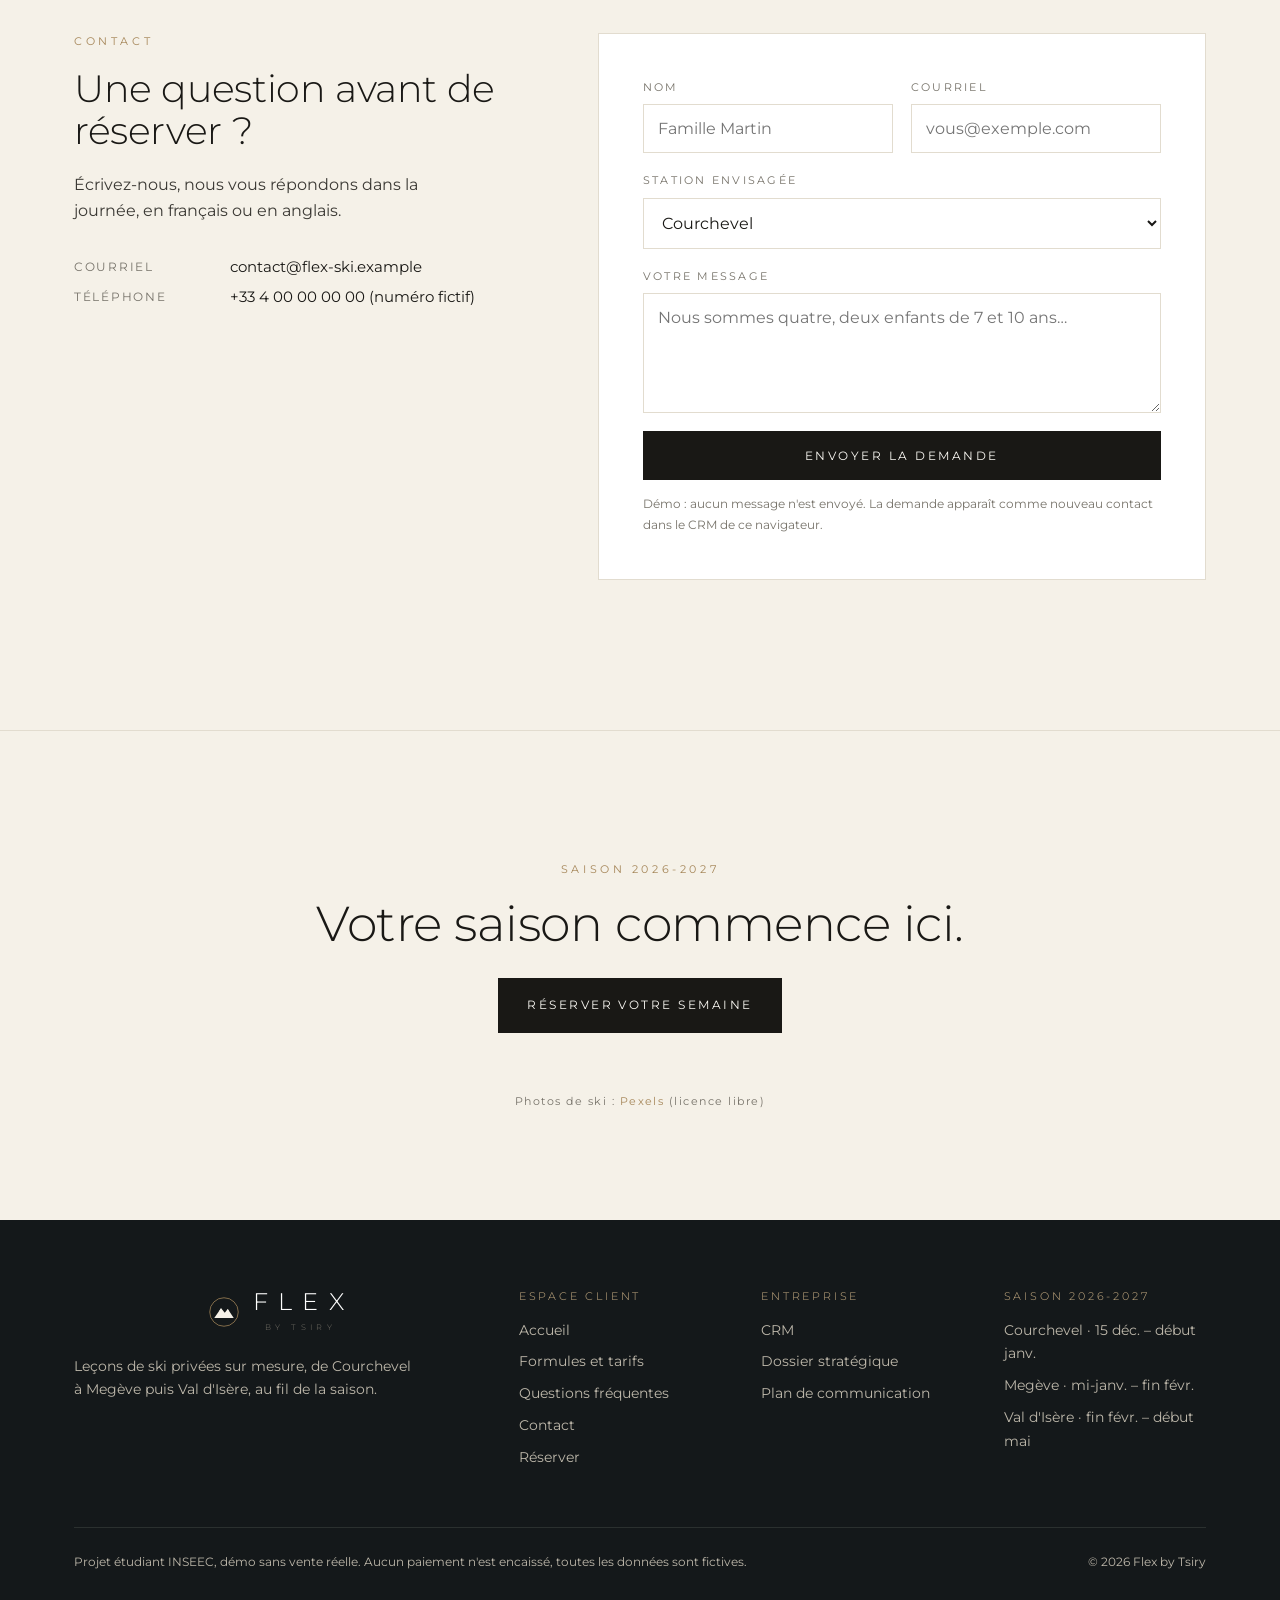
==== commit 484dff0e: "Landing : la caméra part du sommet du Mont Blanc et descend la montagne Co-Authored-By: Claude Sonne" ====
--- a/index.html
+++ b/index.html
@@ -19,7 +19,7 @@
     position:sticky;top:72px;height:calc(100vh - 72px);height:calc(100svh - 72px);overflow:hidden;
     background:#05070a;color:#fff;isolation:isolate;contain:layout paint
   }
-  .scene{position:absolute;inset:0;will-change:transform;backface-visibility:hidden}
+  .scene{position:absolute;inset:0;transform-origin:0 0;will-change:transform;backface-visibility:hidden}
   .mood{position:absolute;inset:0;isolation:isolate;opacity:0;visibility:hidden;will-change:opacity}
   .mood.base{opacity:1;visibility:visible}
   .ph{position:absolute;inset:0;background:url(assets/img/hero.jpg) 50% 18% / cover no-repeat}
@@ -372,19 +372,25 @@
   const RANGES = [[-1, .14, .1], [.26, .44, .06], [.52, .70, .06], [.77, 1.1, .05]];
   const vis = (p, a, b, f) => clamp01(Math.min((p - a) / f, (b - p) / f, 1));
 
-  let storyAbs = 0, scrollable = 1, stageH = 1, stageW = 1;
+  let storyAbs = 0, scrollable = 1, stageH = 1, stageW = 1, GS = 1, GX = 0, GY = 0;
+  /* Caméra : on part du sommet du Mont Blanc et on descend le long de la montagne. [progression, zoom, point visé x, y] en coordonnées de la photo */
+  const CAM = [[0, 1.7, 860, 500], [.12, 1.7, 860, 500], [.45, 1.5, 890, 800], [.8, 1.3, 920, 990], [1, 1.15, 940, 1080]];
+  function camAt(p) { let i = 0; while (i < CAM.length - 2 && p > CAM[i + 1][0]) i++; const a = CAM[i], b = CAM[i + 1], k = smooth(clamp01((p - a[0]) / (b[0] - a[0]))); return a.slice(1).map((v, j) => v + (b[j + 1] - v) * k); }
   function measure() {
     storyAbs = story.getBoundingClientRect().top + scrollY;
     stageH = stage.clientHeight; stageW = stage.clientWidth; scrollable = Math.max(1, story.offsetHeight - stageH);
+    GS = Math.max(stageW / 2000, stageH / 1333); GX = (stageW - 2000 * GS) / 2; GY = (stageH - 1333 * GS) * .18;
   }
   const progress = () => clamp01((scrollY + NAV - storyAbs) / scrollable);
 
   let starAlpha = 1;
   function apply(p) {
     /* Zoom arrière lent sur toute la scène */
-    put(scene, 'transform', 'translate3d(0,' + (smooth(clamp01(p / .5)) * 3).toFixed(2) + 'vh,0) scale(' + (1.1 - p * .08).toFixed(4) + ')');
+    const [cz, cfx, cfy] = camAt(p); let ctx_ = stageW * .5 - cz * (GX + cfx * GS), cty = stageH * .46 - cz * (GY + cfy * GS);
+    ctx_ = Math.max(stageW * (1 - cz), Math.min(0, ctx_)); cty = Math.max(stageH * (1 - cz), Math.min(0, cty));
+    put(scene, 'transform', 'translate3d(' + ctx_.toFixed(1) + 'px,' + cty.toFixed(1) + 'px,0) scale(' + cz.toFixed(4) + ')');
     put(fogwrap, 'transform', 'translate3d(0,' + (-p * 6).toFixed(2) + 'vh,0)');
-    starAlpha = 1;
+    starAlpha = 1 - clamp01((p - .1) / .22);
 
     let best = 0, bo = -1;
     chaps.forEach((c, i) => {
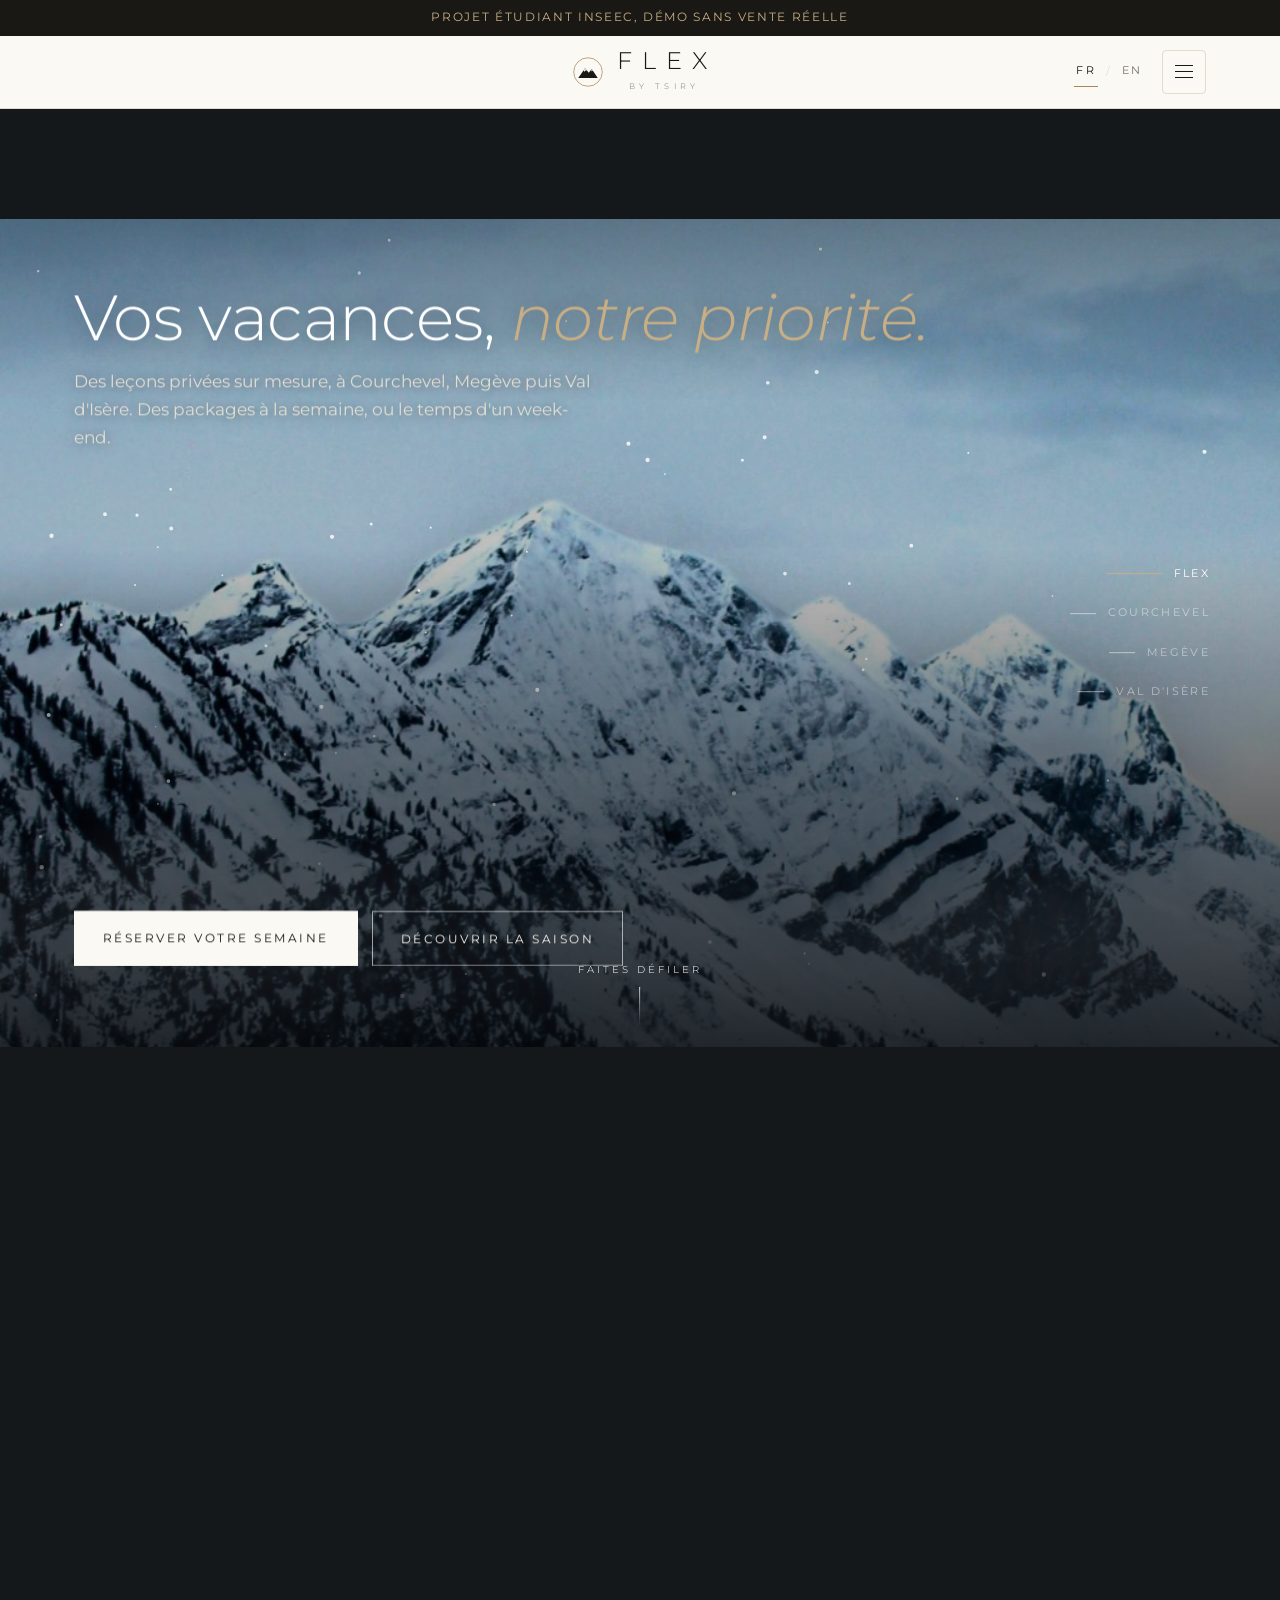
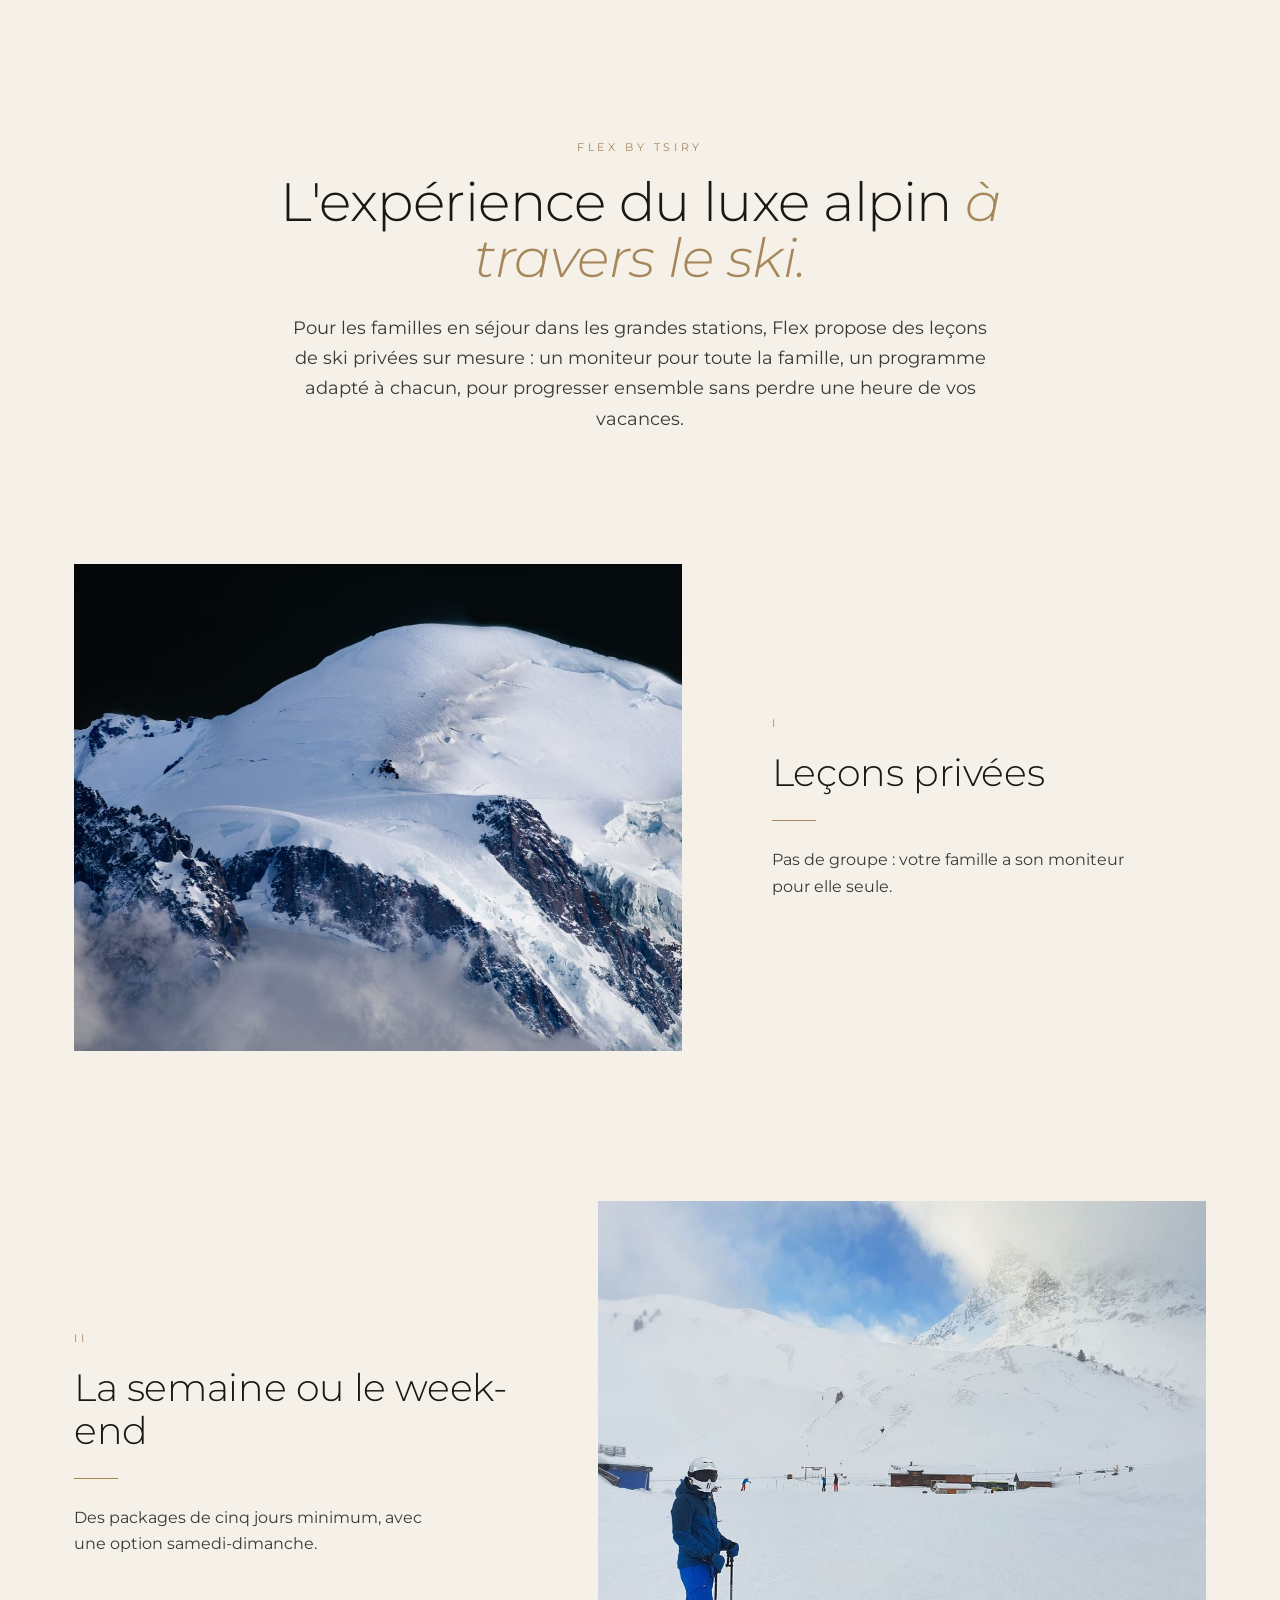
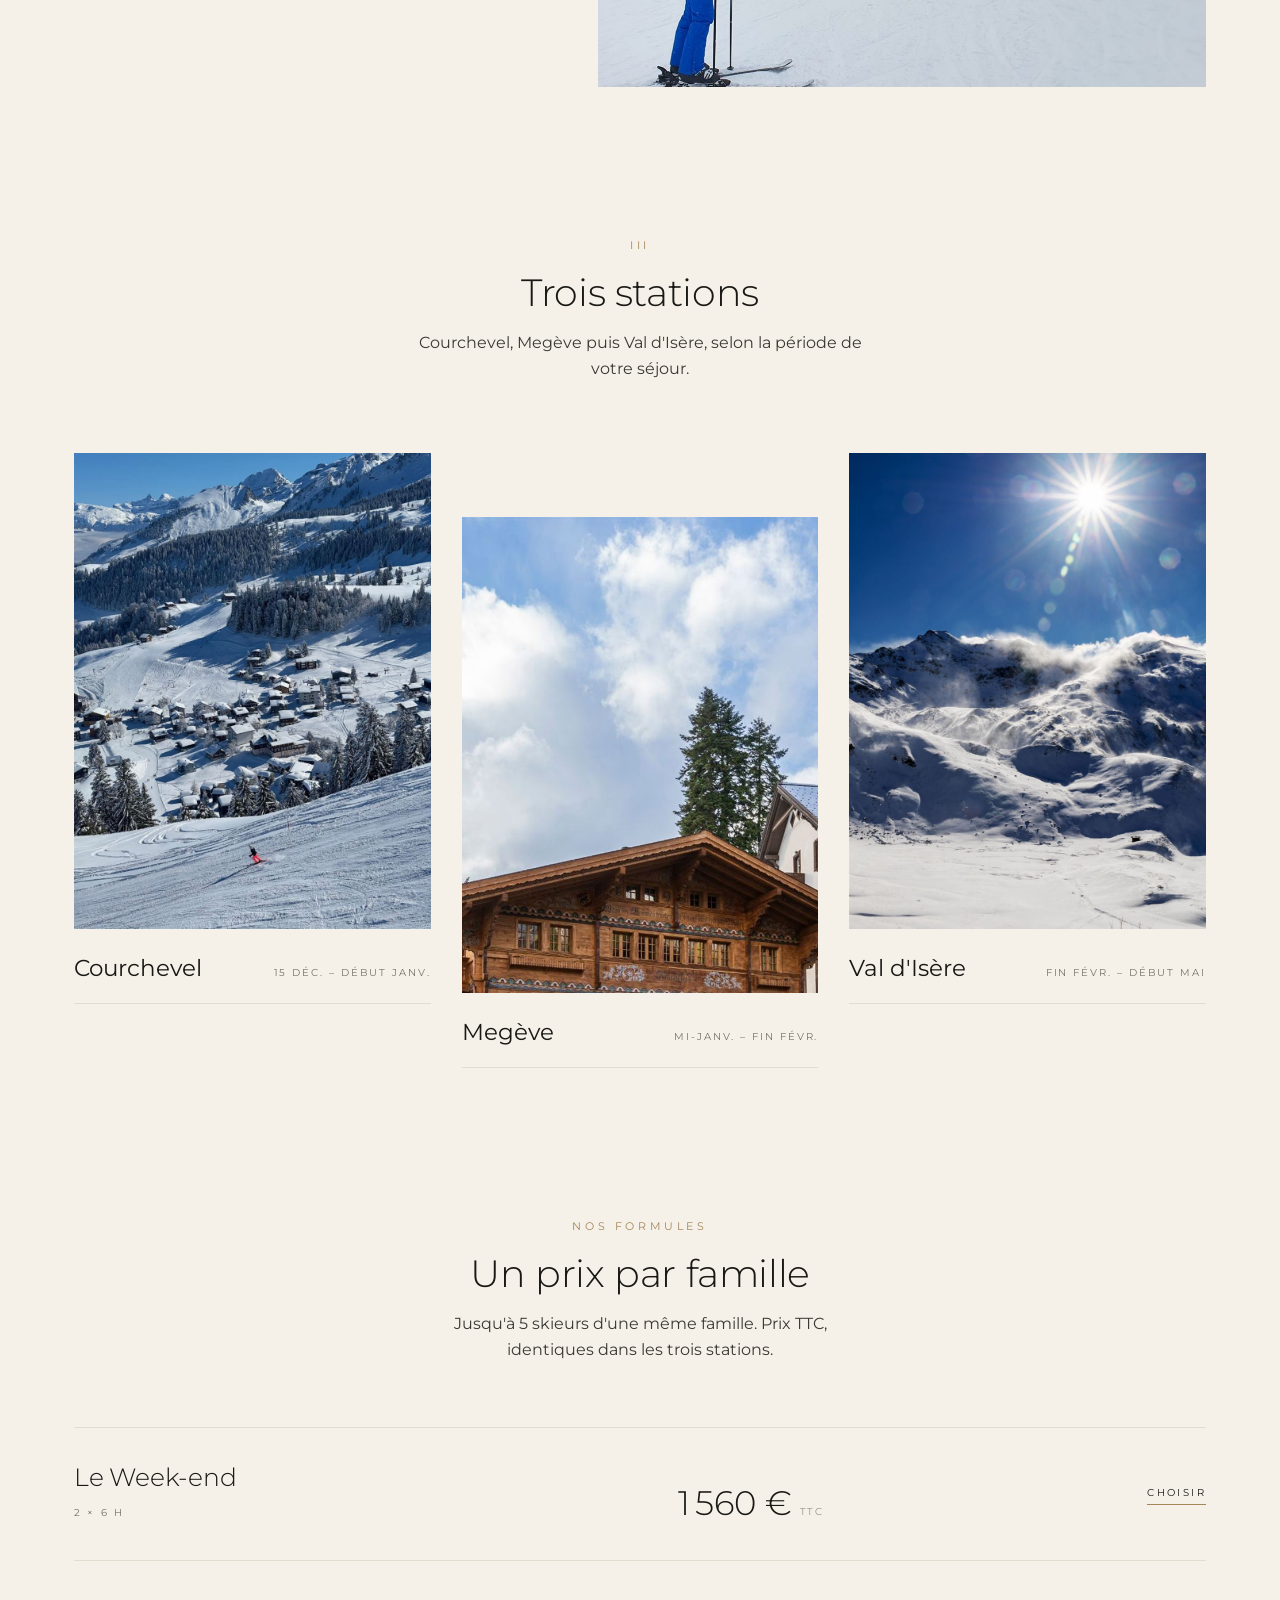
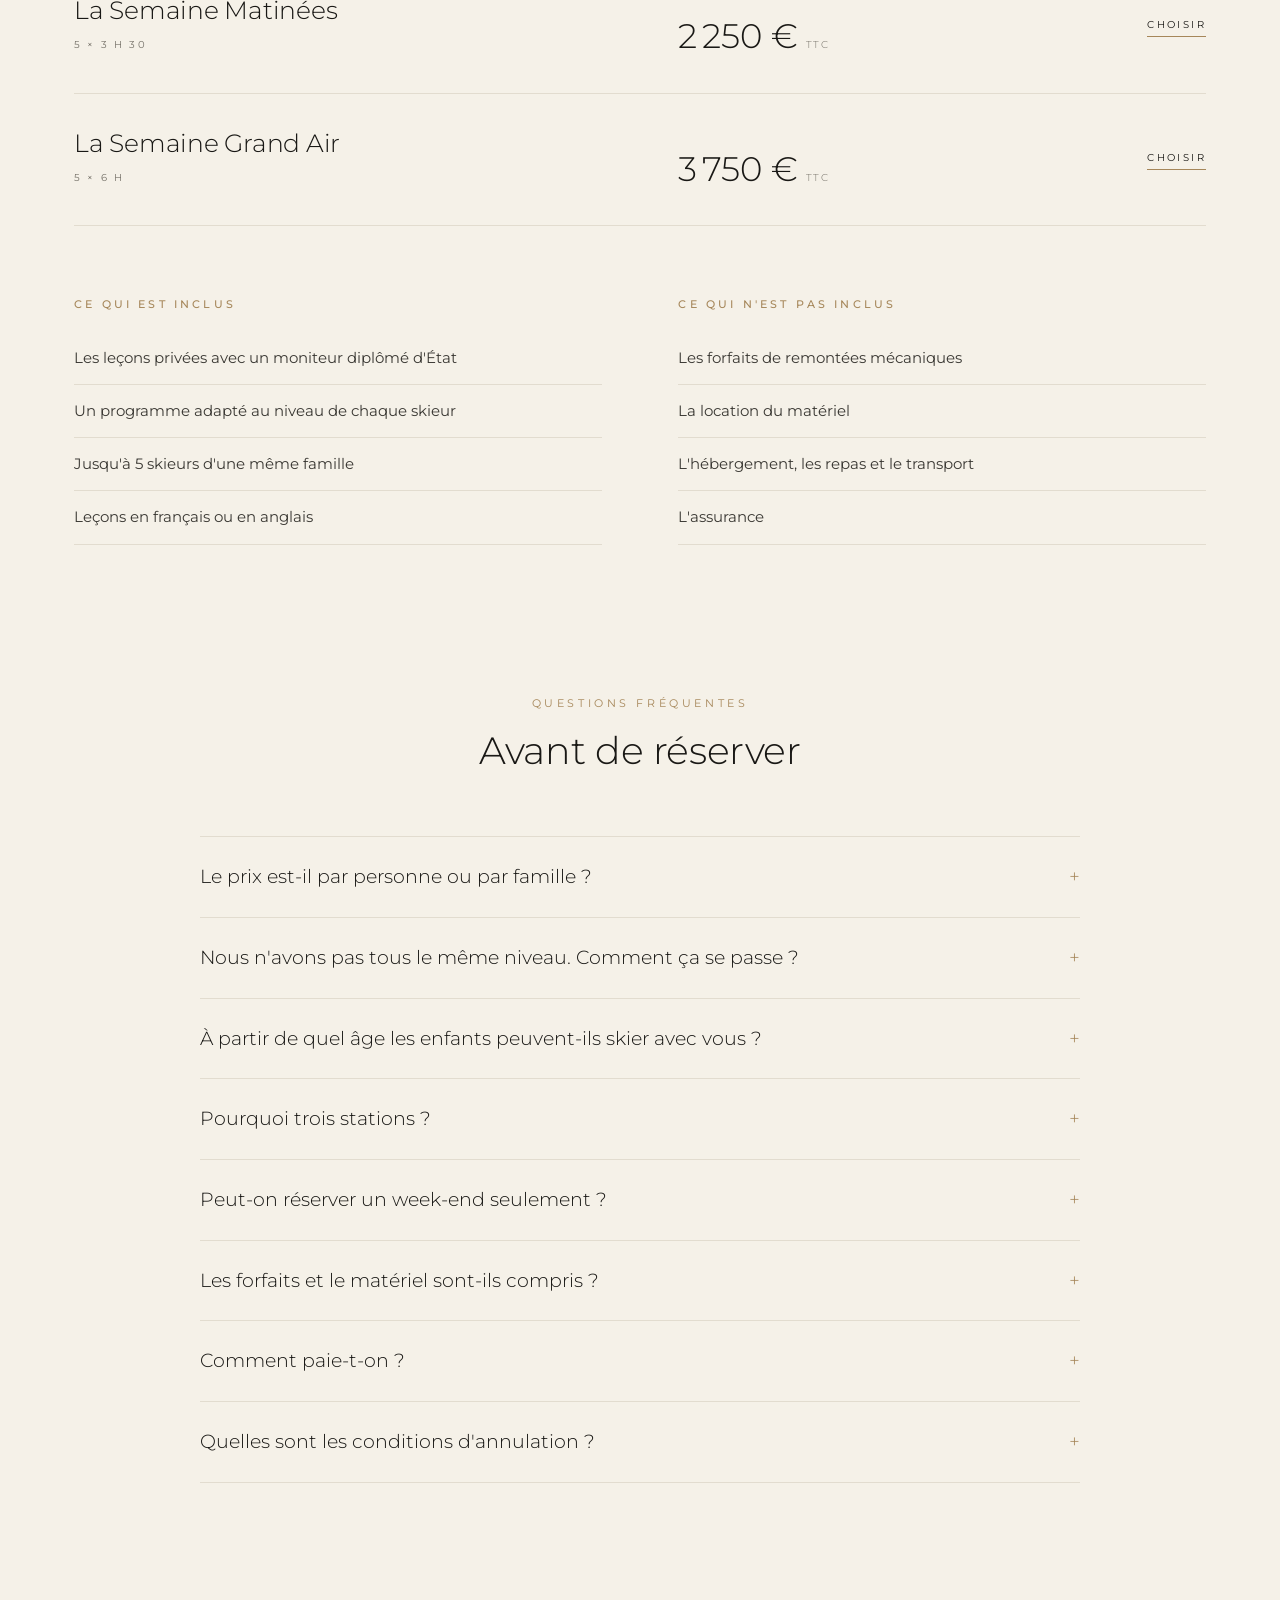
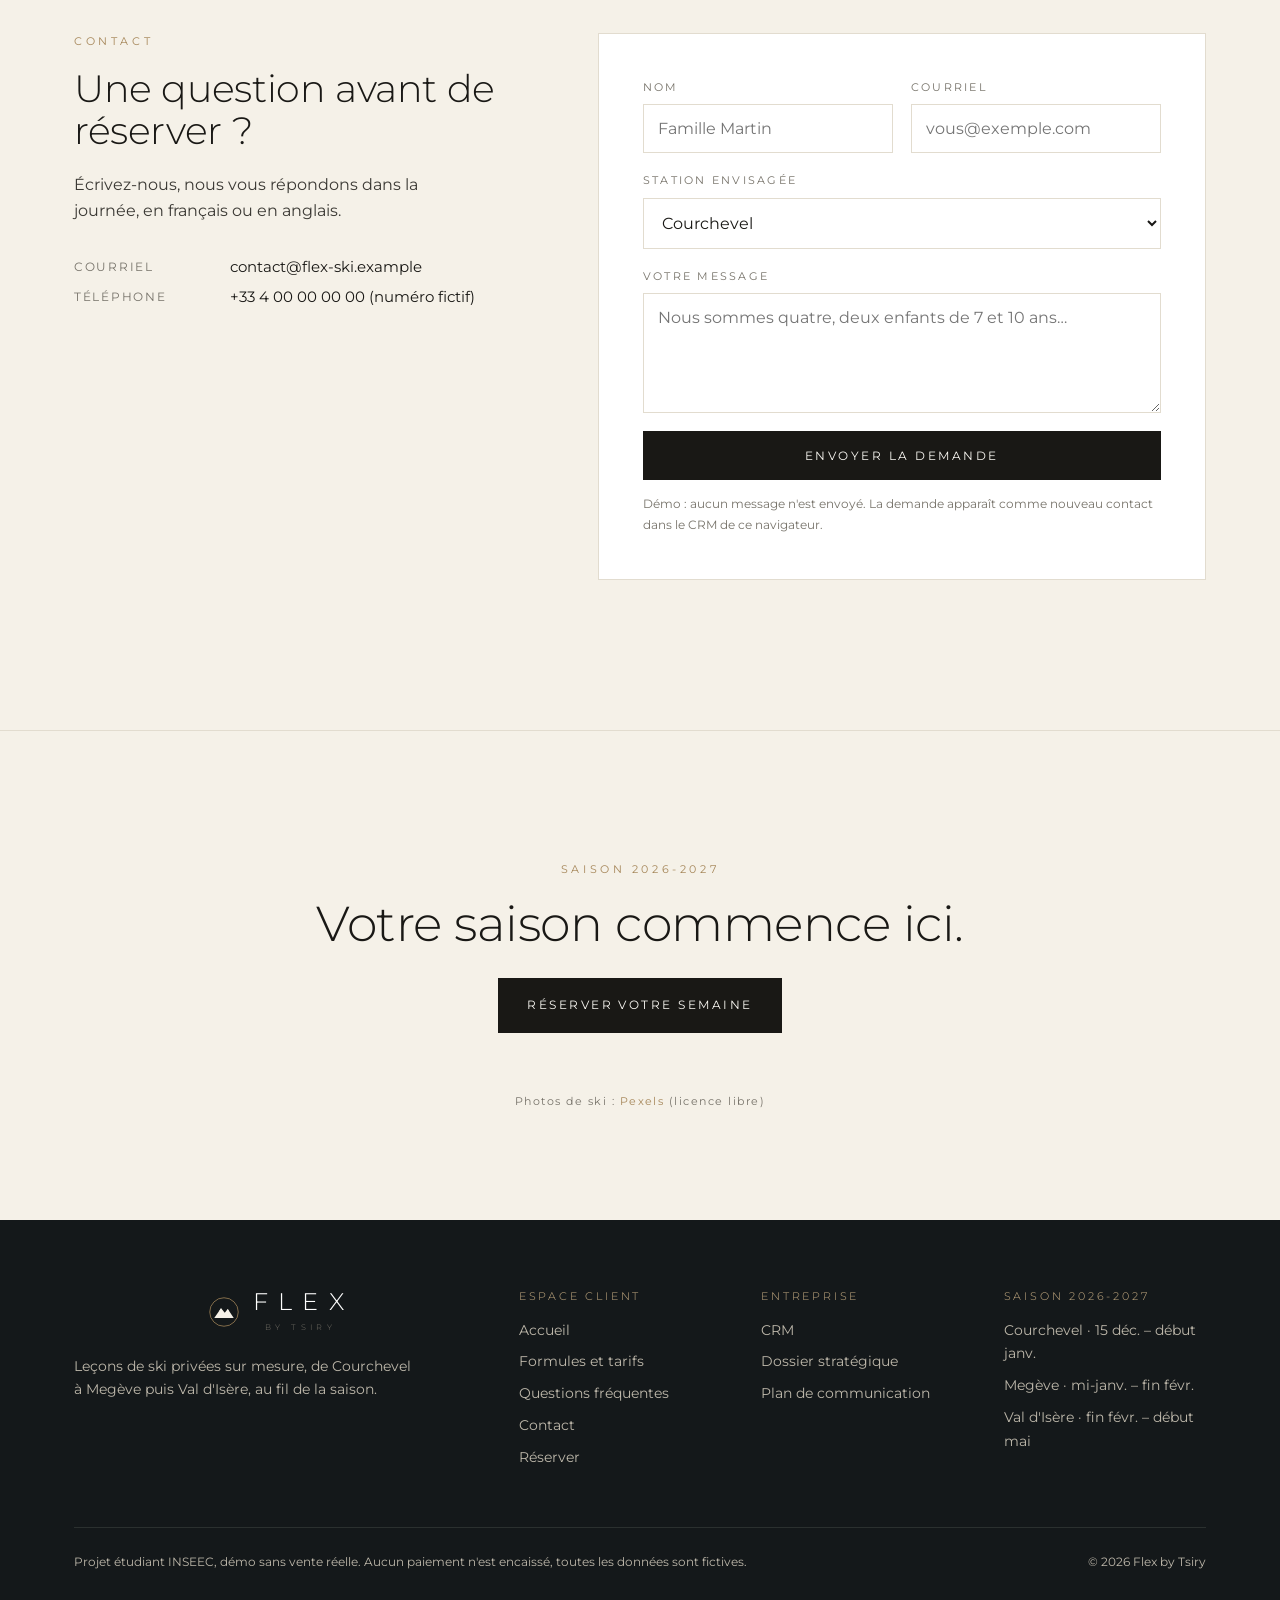
==== commit c7cdc9cc: "Landing : nouvelle photo de montagne, la caméra descend du sommet vers les forêts Co-Authored-By: Cl" ====
--- a/index.html
+++ b/index.html
@@ -8,7 +8,7 @@
 <link rel="icon" href="assets/favicon.svg" type="image/svg+xml">
 <link rel="preconnect" href="https://fonts.googleapis.com">
 <link rel="preconnect" href="https://fonts.gstatic.com" crossorigin>
-<link rel="preload" as="image" href="assets/img/hero.jpg">
+<link rel="preload" as="image" href="assets/img/landing.jpg">
 <link rel="stylesheet" href="assets/site.css">
 <style>
   /* ---------- Scène : une seule photo, quatre lumières ----------
@@ -19,14 +19,14 @@
     position:sticky;top:72px;height:calc(100vh - 72px);height:calc(100svh - 72px);overflow:hidden;
     background:#05070a;color:#fff;isolation:isolate;contain:layout paint
   }
-  .scene{position:absolute;inset:0;transform-origin:0 0;will-change:transform;backface-visibility:hidden}
+  .scene{position:absolute;left:0;top:0;transform-origin:0 0;will-change:transform;backface-visibility:hidden}
   .mood{position:absolute;inset:0;isolation:isolate;opacity:0;visibility:hidden;will-change:opacity}
   .mood.base{opacity:1;visibility:visible}
-  .ph{position:absolute;inset:0;background:url(assets/img/hero.jpg) 50% 18% / cover no-repeat}
+  .scene .ph{position:absolute;inset:0;background:url(assets/img/landing.jpg) 0 0 / 100% 100% no-repeat;filter:brightness(.74) saturate(1.08) contrast(1.06)}
   .sky{position:absolute;inset:0;mix-blend-mode:lighten}
 
   /* Étalonnage de la photo et du ciel pour chaque lumière */
-  .base .sky{background:linear-gradient(180deg,#03050c 0%,#0a1530 34%,#14264d 44%,rgba(20,38,77,0) 58%)}
+  .base .sky{display:none}
   .gold .ph{filter:sepia(.6) saturate(1.7) hue-rotate(-10deg) brightness(1.06) contrast(1.04)}
   .gold .sky{background:linear-gradient(180deg,#0b0d1c 0%,#2c2344 22%,#b4583a 34%,#f2a65e 41%,rgba(242,166,94,.5) 52%,rgba(242,166,94,0) 66%)}
   .rose .ph{filter:sepia(.45) saturate(2.1) hue-rotate(-42deg) brightness(1.02) contrast(1.06)}
@@ -374,12 +374,12 @@
 
   let storyAbs = 0, scrollable = 1, stageH = 1, stageW = 1, GS = 1, GX = 0, GY = 0;
   /* Caméra : on part du sommet du Mont Blanc et on descend le long de la montagne. [progression, zoom, point visé x, y] en coordonnées de la photo */
-  const CAM = [[0, 1.7, 860, 500], [.12, 1.7, 860, 500], [.45, 1.5, 890, 800], [.8, 1.3, 920, 990], [1, 1.15, 940, 1080]];
+  const CAM = [[0, 1.25, 520, 860], [.12, 1.25, 520, 860], [.5, 1.12, 630, 1300], [1, 1.0, 660, 1760]];
   function camAt(p) { let i = 0; while (i < CAM.length - 2 && p > CAM[i + 1][0]) i++; const a = CAM[i], b = CAM[i + 1], k = smooth(clamp01((p - a[0]) / (b[0] - a[0]))); return a.slice(1).map((v, j) => v + (b[j + 1] - v) * k); }
   function measure() {
     storyAbs = story.getBoundingClientRect().top + scrollY;
     stageH = stage.clientHeight; stageW = stage.clientWidth; scrollable = Math.max(1, story.offsetHeight - stageH);
-    GS = Math.max(stageW / 2000, stageH / 1333); GX = (stageW - 2000 * GS) / 2; GY = (stageH - 1333 * GS) * .18;
+    GS = Math.max(stageW / 1333, stageH / 2000); GX = 0; GY = 0; scene.style.width = (1333 * GS) + 'px'; scene.style.height = (2000 * GS) + 'px';
   }
   const progress = () => clamp01((scrollY + NAV - storyAbs) / scrollable);
 
@@ -387,10 +387,10 @@
   function apply(p) {
     /* Zoom arrière lent sur toute la scène */
     const [cz, cfx, cfy] = camAt(p); let ctx_ = stageW * .5 - cz * (GX + cfx * GS), cty = stageH * .46 - cz * (GY + cfy * GS);
-    ctx_ = Math.max(stageW * (1 - cz), Math.min(0, ctx_)); cty = Math.max(stageH * (1 - cz), Math.min(0, cty));
+    ctx_ = Math.max(stageW - cz * 1333 * GS, Math.min(0, ctx_)); cty = Math.max(stageH - cz * 2000 * GS, Math.min(0, cty));
     put(scene, 'transform', 'translate3d(' + ctx_.toFixed(1) + 'px,' + cty.toFixed(1) + 'px,0) scale(' + cz.toFixed(4) + ')');
     put(fogwrap, 'transform', 'translate3d(0,' + (-p * 6).toFixed(2) + 'vh,0)');
-    starAlpha = 1 - clamp01((p - .1) / .22);
+    starAlpha = 0;
 
     let best = 0, bo = -1;
     chaps.forEach((c, i) => {
@@ -448,7 +448,7 @@
     requestAnimationFrame(loop);
   }
 
-  const img = new Image(); img.src = 'assets/img/hero.jpg'; if (img.decode) img.decode().catch(() => {});
+  const img = new Image(); img.src = 'assets/img/landing.jpg'; if (img.decode) img.decode().catch(() => {});
 
   measure(); sizeFx(); cur = progress(); apply(cur); requestAnimationFrame(loop);
   let rz; addEventListener('resize', () => { clearTimeout(rz); rz = setTimeout(() => { measure(); sizeFx(); }, 120); });
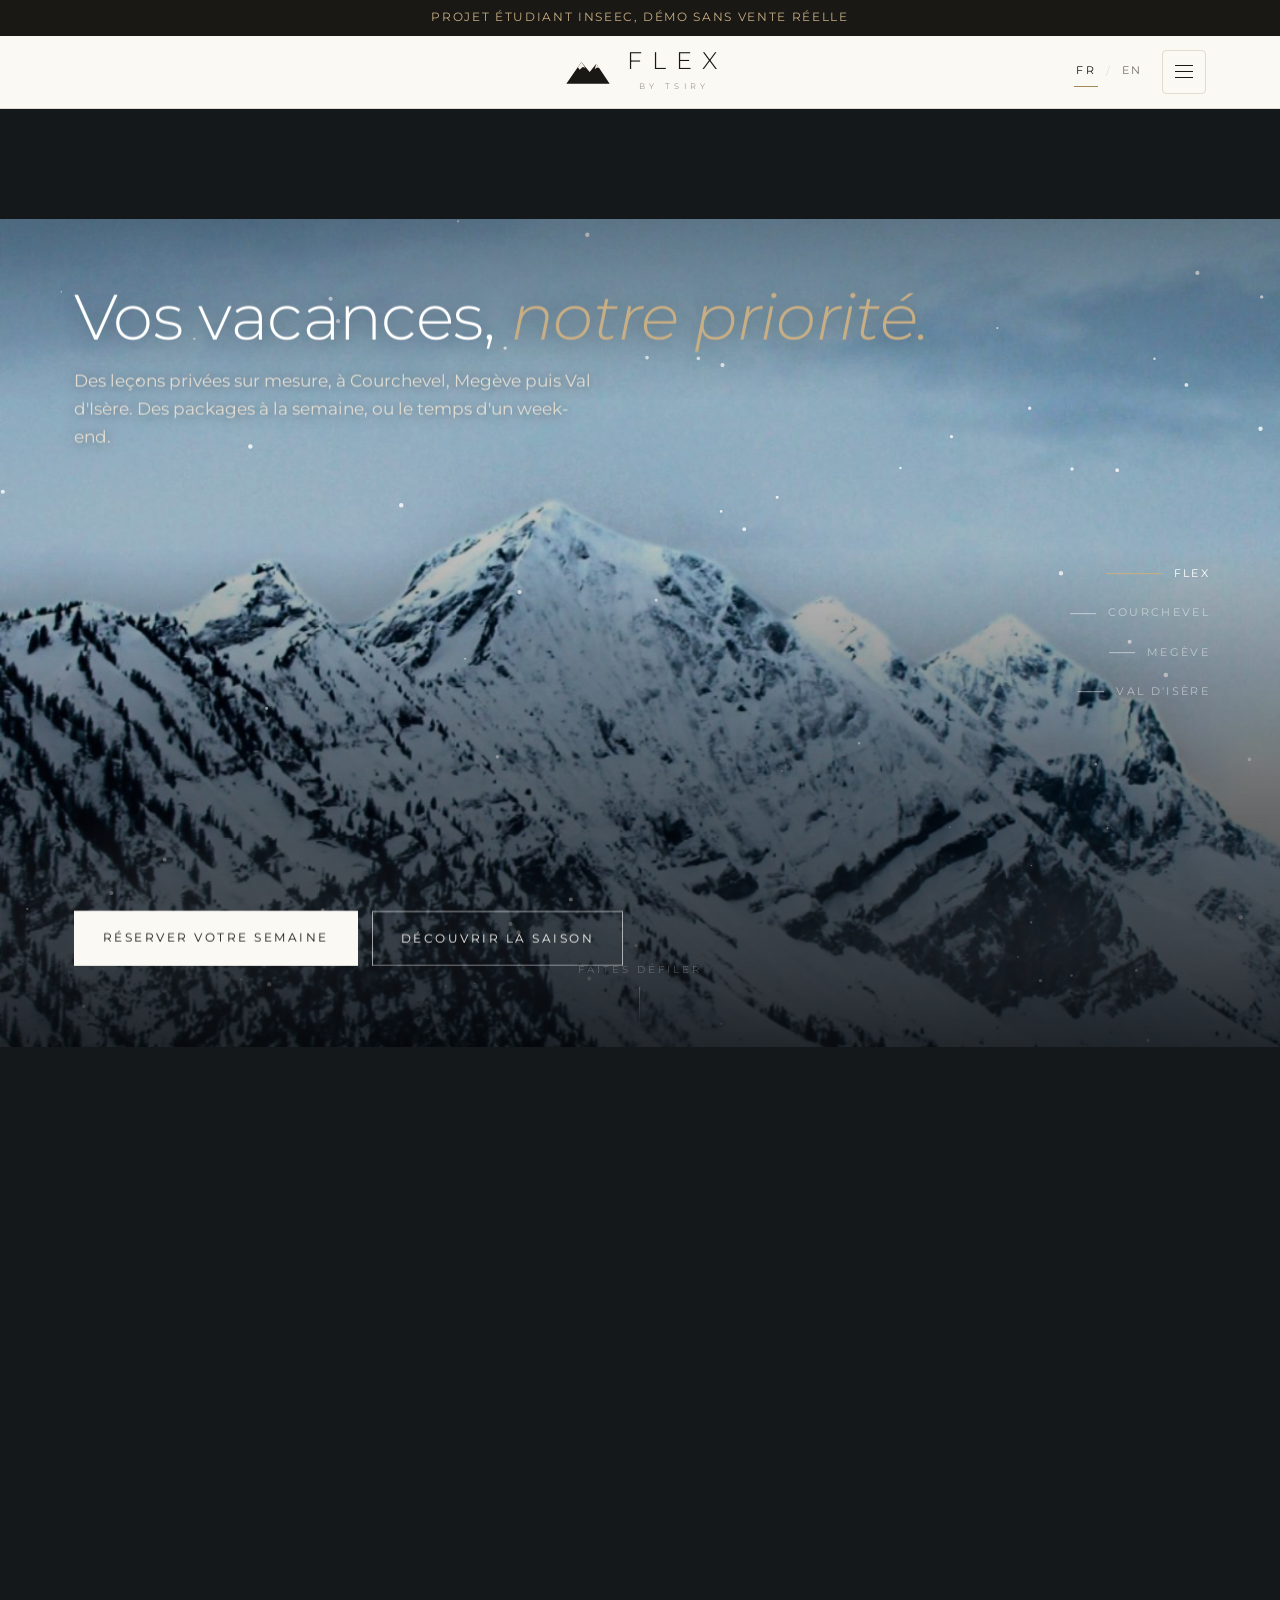
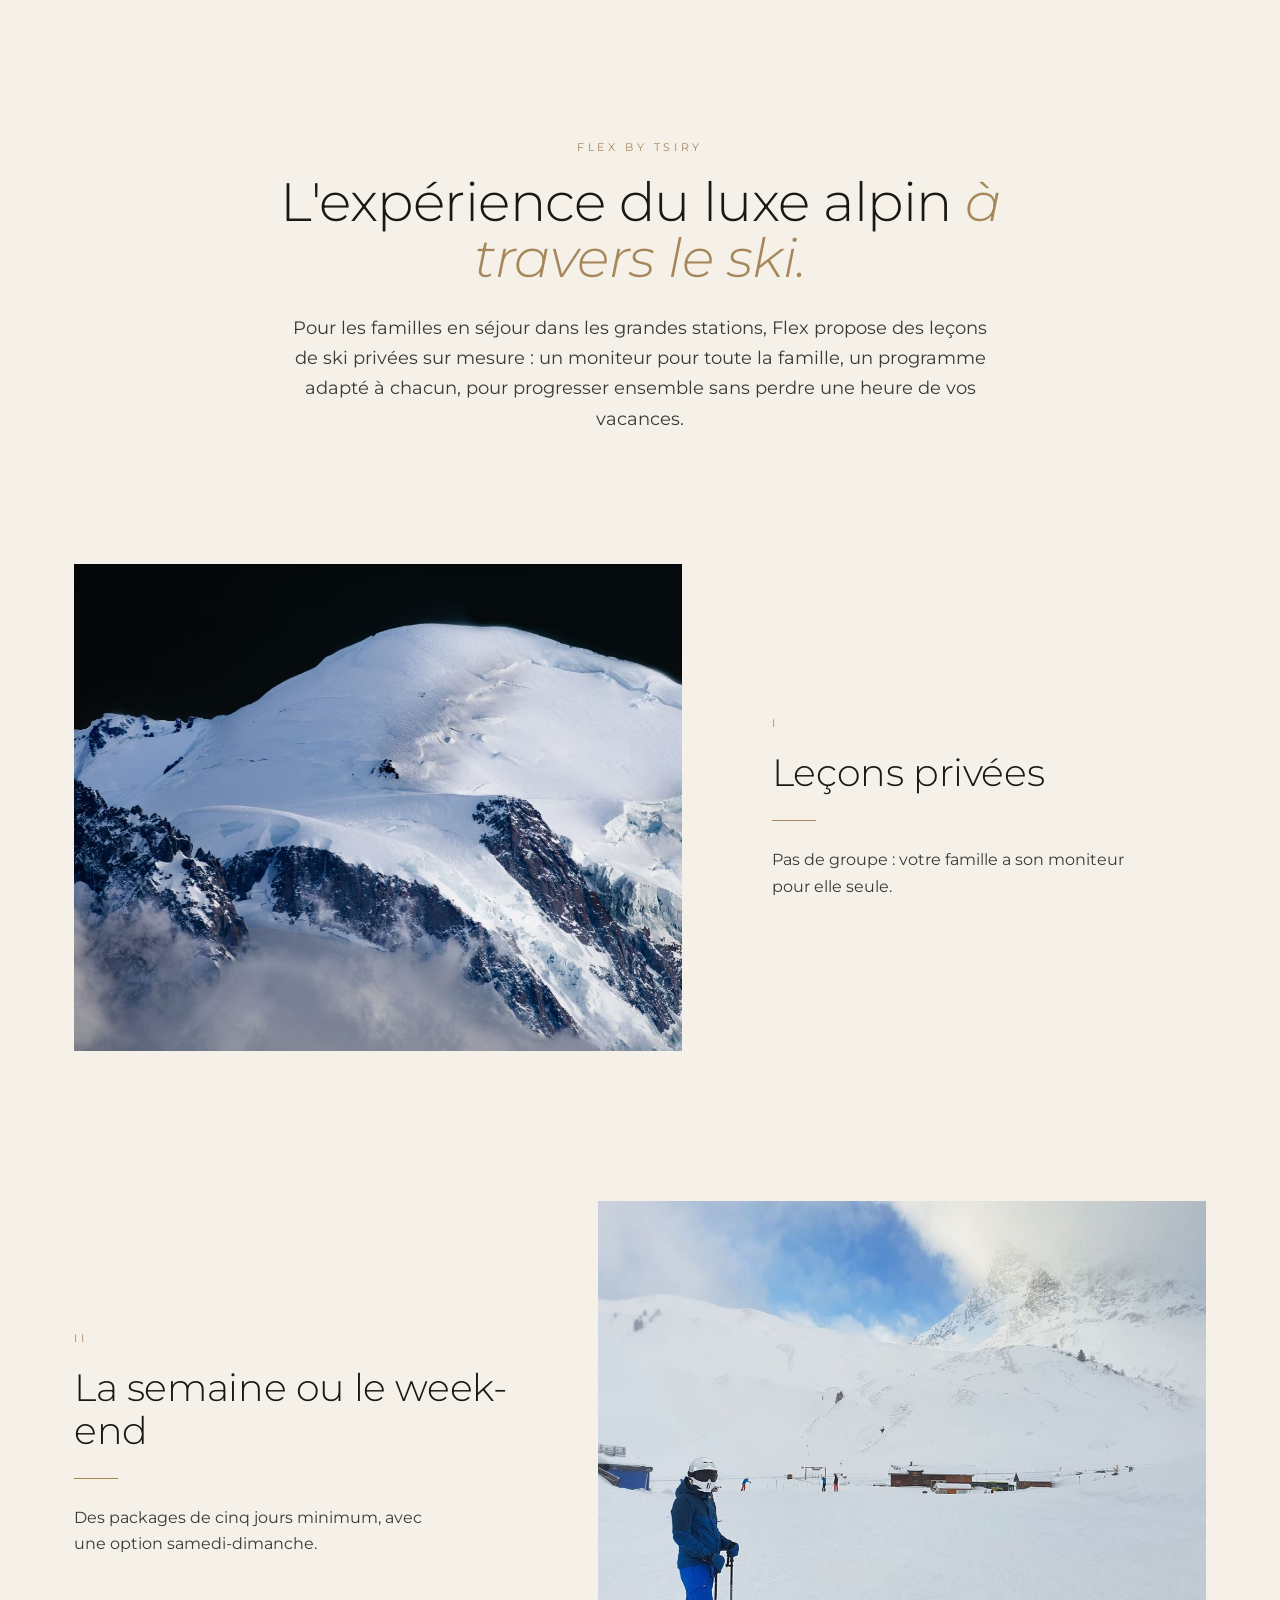
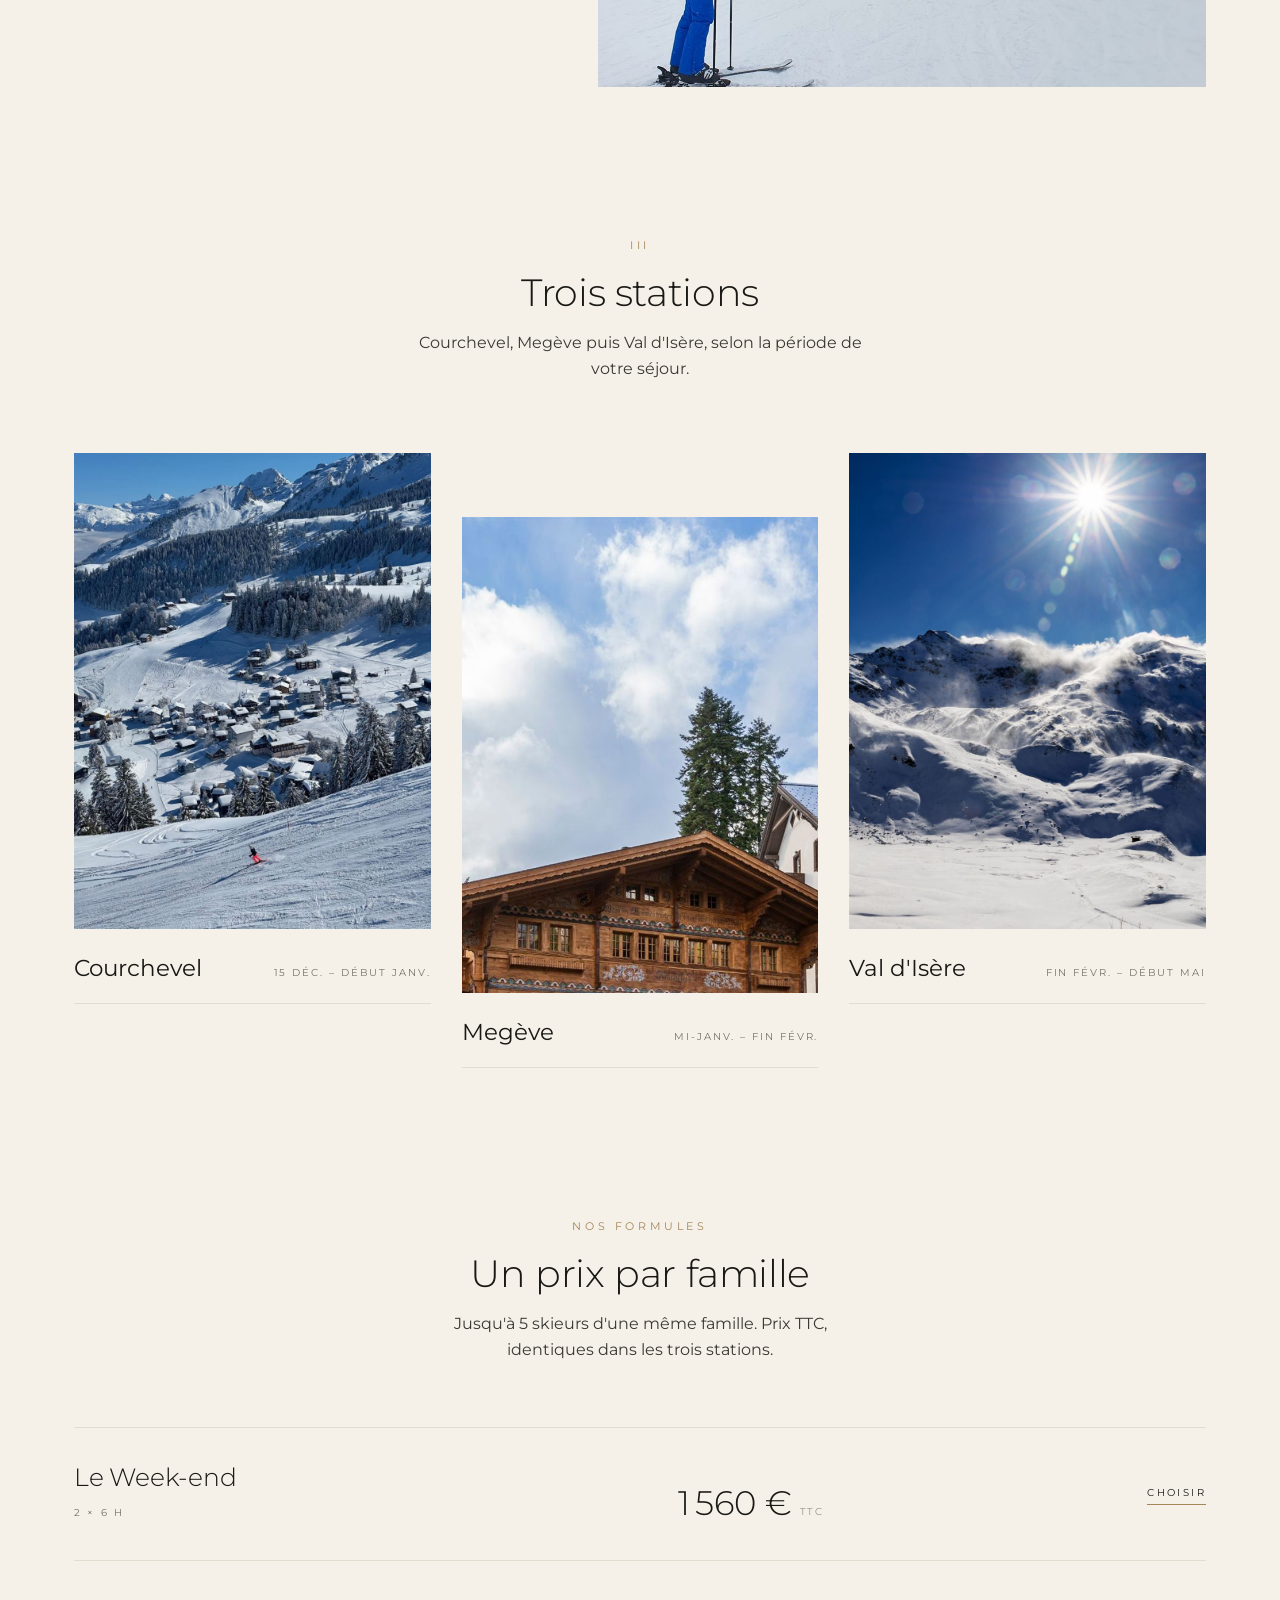
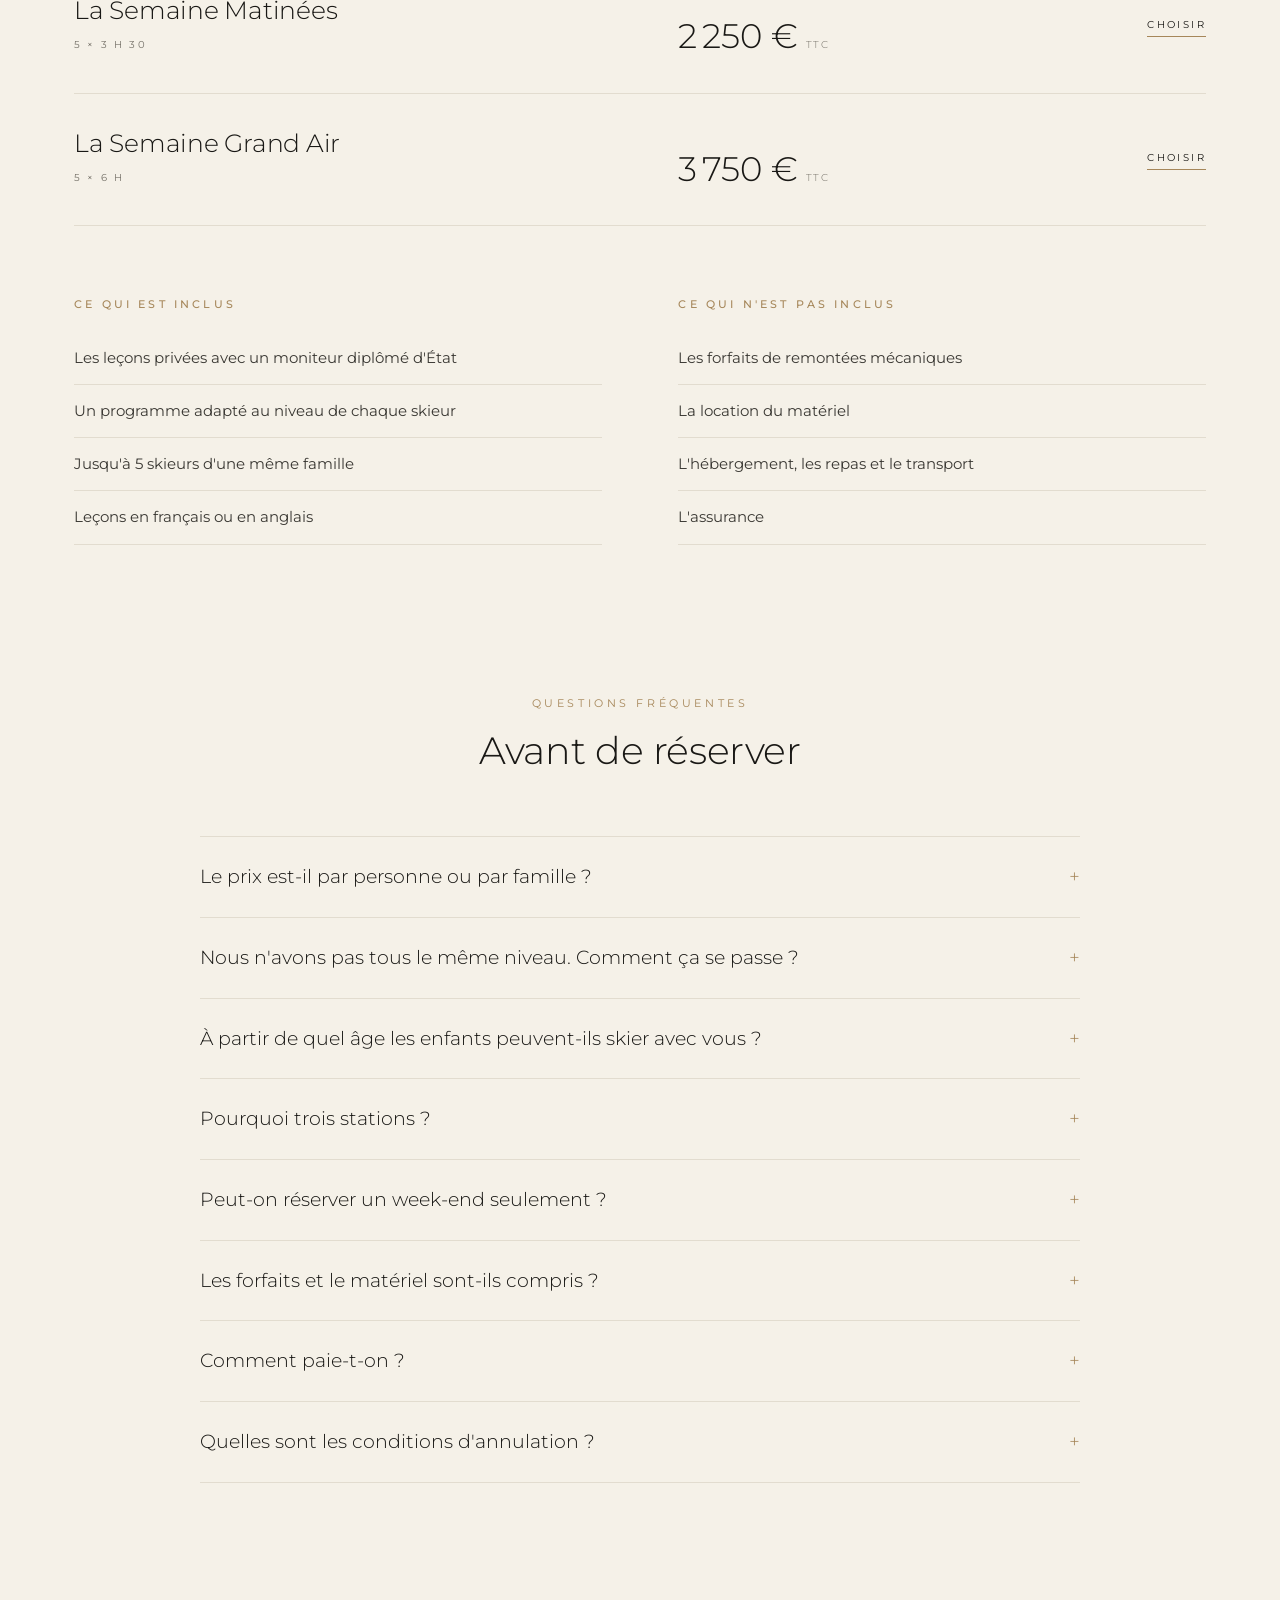
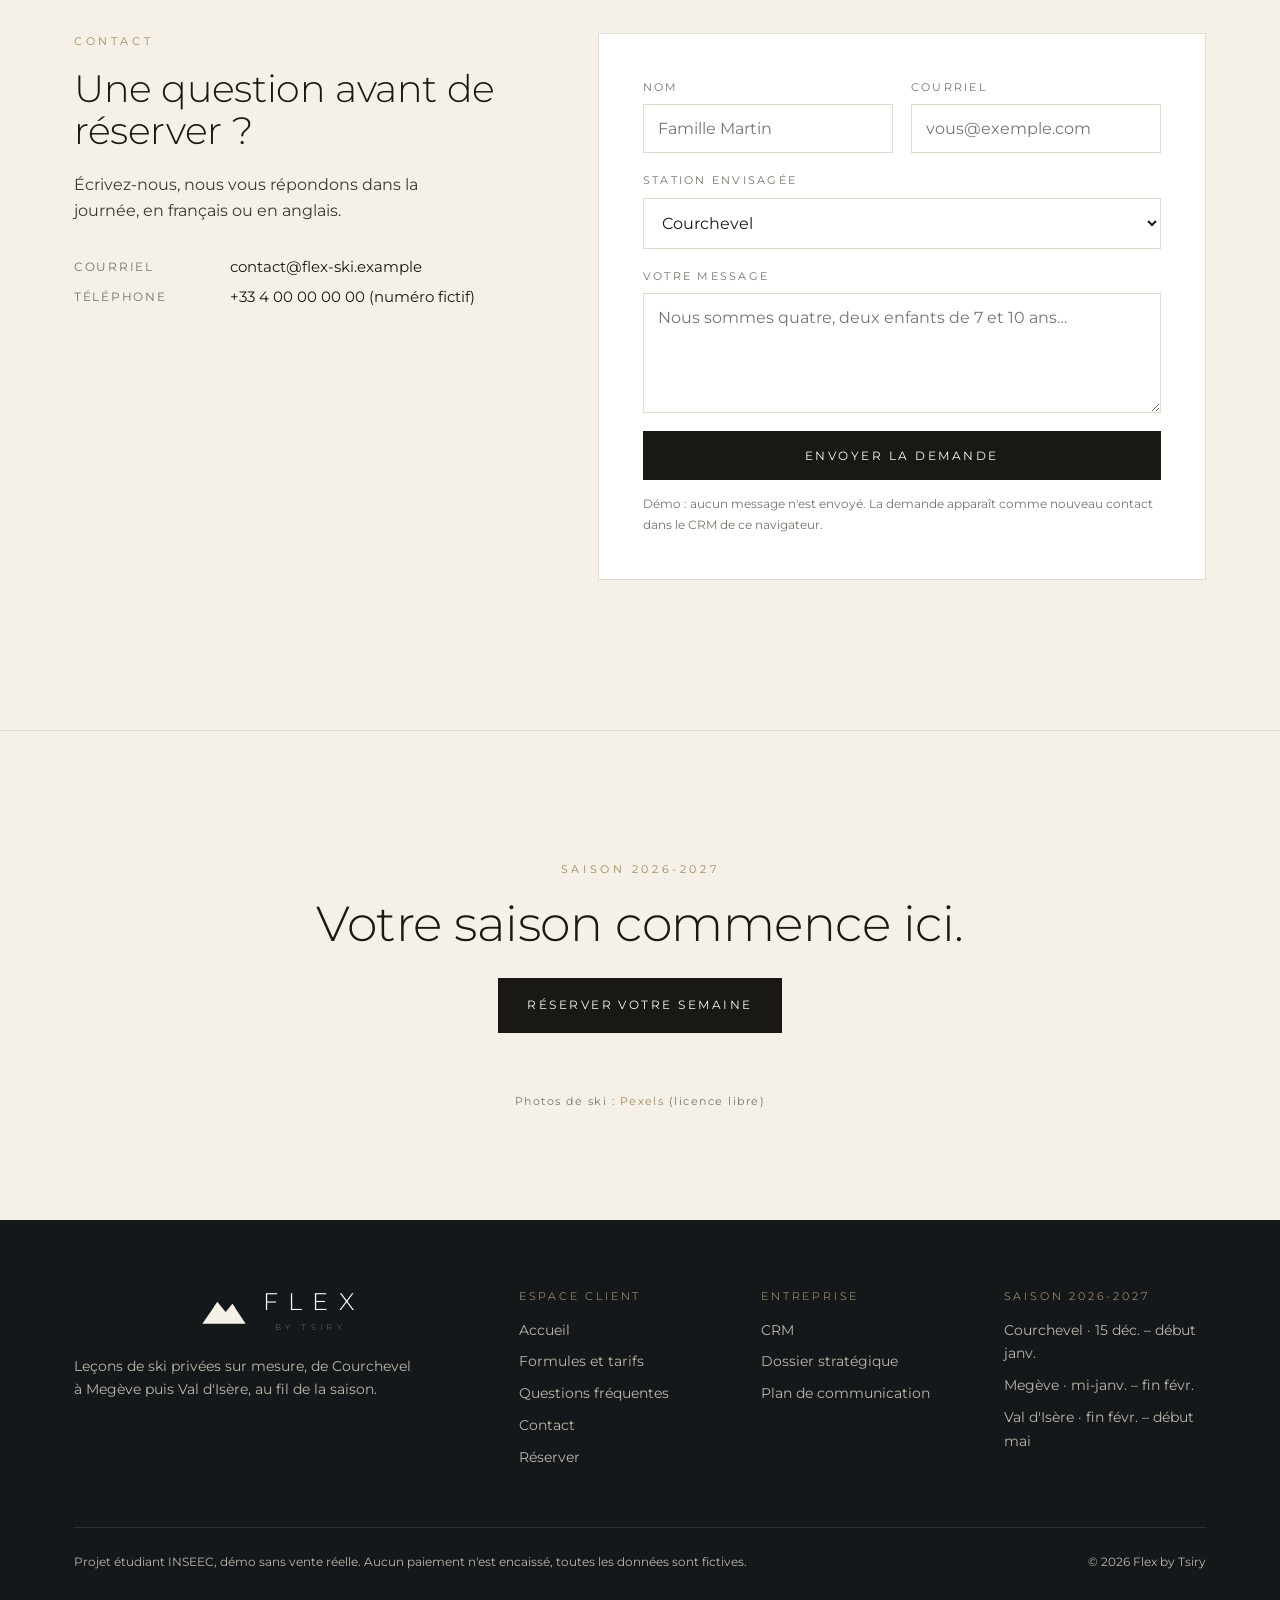
==== commit 4c1a2a16: "Landing : fondu entre les photos de Courchevel, Megève et Val d'Isère Co-Authored-By: Claude Sonnet " ====
--- a/index.html
+++ b/index.html
@@ -35,6 +35,8 @@
   .ice .sky{background:linear-gradient(180deg,#082a5e 0%,#2f6db6 26%,#7fb8e8 38%,#cfe8f8 45%,rgba(207,232,248,.55) 56%,rgba(207,232,248,0) 70%)}
 
   /* Soleil : un seul astre qui traverse le ciel */
+  .photo{position:absolute;inset:0;z-index:2;opacity:0;visibility:hidden;background-size:cover;background-position:var(--pos,50% 50%);will-change:opacity,transform;backface-visibility:hidden}
+  .photo::after{content:"";position:absolute;inset:0;background:linear-gradient(180deg,rgba(8,10,12,.32) 0%,rgba(8,10,12,.1) 36%,rgba(8,10,12,.82) 100%)}
   .sun{position:absolute;left:0;top:0;width:38vmin;height:38vmin;margin:-19vmin 0 0 -19vmin;z-index:2;opacity:0;pointer-events:none;mix-blend-mode:screen;will-change:transform,opacity;
     background:radial-gradient(circle,#fff 0,#fff7e2 9%,rgba(255,196,120,.6) 22%,rgba(255,140,70,.2) 42%,rgba(255,120,60,0) 68%)}
   .flare{position:absolute;left:0;top:0;z-index:2;width:0;height:0;opacity:0;pointer-events:none;mix-blend-mode:screen;will-change:transform,opacity}
@@ -162,6 +164,9 @@
       <div class="scene" id="scene" aria-hidden="true">
         <div class="mood base"><div class="ph"></div><div class="sky"></div></div>
       </div>
+      <div class="photo" style="background-image:url(assets/img/land-courchevel.jpg);--pos:50% 55%" aria-hidden="true"></div>
+      <div class="photo" style="background-image:url(assets/img/land-megeve.jpg);--pos:50% 66%" aria-hidden="true"></div>
+      <div class="photo" style="background-image:url(assets/img/land-valdisere.jpg);--pos:50% 62%" aria-hidden="true"></div>
       <div class="fogwrap" id="fogwrap" aria-hidden="true"><div class="fog"></div><div class="fog"></div><div class="fog"></div></div>
       <canvas id="fx" aria-hidden="true"></canvas>
       <div class="shade" aria-hidden="true"></div>
@@ -358,7 +363,7 @@
   const reduce = window.matchMedia('(prefers-reduced-motion: reduce)').matches;
   const story = document.getElementById('story'), stage = document.getElementById('stage');
   const scene = document.getElementById('scene');
-  const fogwrap = document.getElementById('fogwrap');
+  const fogwrap = document.getElementById('fogwrap'), photos = [...document.querySelectorAll('.photo')];
   const chaps = [...document.querySelectorAll('.chap')], rail = [...document.querySelectorAll('#rail li')];
   const cue = document.getElementById('cue'), fadeout = document.getElementById('fadeout');
   const NAV = 72;
@@ -389,6 +394,12 @@
     const [cz, cfx, cfy] = camAt(p); let ctx_ = stageW * .5 - cz * (GX + cfx * GS), cty = stageH * .46 - cz * (GY + cfy * GS);
     ctx_ = Math.max(stageW - cz * 1333 * GS, Math.min(0, ctx_)); cty = Math.max(stageH - cz * 2000 * GS, Math.min(0, cty));
     put(scene, 'transform', 'translate3d(' + ctx_.toFixed(1) + 'px,' + cty.toFixed(1) + 'px,0) scale(' + cz.toFixed(4) + ')');
+    photos.forEach((el, i) => {
+      const [a, b] = RANGES[i + 1], o = clamp01((p - (a - .06)) / .1);
+      put(el, 'visibility', o > .004 ? 'visible' : 'hidden');
+      if (o > .004) { put(el, 'opacity', o.toFixed(3)); put(el, 'transform', 'scale(' + (1.1 - .08 * clamp01((p - a) / (b - a))).toFixed(3) + ')'); }
+    });
+    put(scene, 'visibility', p > .42 ? 'hidden' : 'visible');
     put(fogwrap, 'transform', 'translate3d(0,' + (-p * 6).toFixed(2) + 'vh,0)');
     starAlpha = 0;
 
@@ -448,7 +459,7 @@
     requestAnimationFrame(loop);
   }
 
-  const img = new Image(); img.src = 'assets/img/landing.jpg'; if (img.decode) img.decode().catch(() => {});
+  ['landing', 'land-courchevel', 'land-megeve', 'land-valdisere'].forEach(n => { const i = new Image(); i.src = 'assets/img/' + n + '.jpg'; if (i.decode) i.decode().catch(() => {}); });
 
   measure(); sizeFx(); cur = progress(); apply(cur); requestAnimationFrame(loop);
   let rz; addEventListener('resize', () => { clearTimeout(rz); rz = setTimeout(() => { measure(); sizeFx(); }, 120); });
--- a/assets/site.css
+++ b/assets/site.css
@@ -44,7 +44,7 @@
 .nav{position:sticky;top:0;z-index:50;background:rgba(251,249,244,.97);border-bottom:1px solid var(--line)}
 .nav .wrap{display:grid;grid-template-columns:1fr auto 1fr;align-items:center;height:72px;gap:28px}
 .brand{display:flex;align-items:center;justify-content:center;gap:14px;text-decoration:none;text-align:center}
-.brand svg{width:30px;height:30px;flex:none}
+.brand svg{width:50px;height:30px;flex:none}
 .brand > span{display:block;text-align:center}
 .brand-name{display:block;font-family:var(--brand);font-size:1.5rem;letter-spacing:.42em;margin-right:-.42em;font-weight:300;line-height:1}
 .brand-by{display:block;font-family:var(--brand);font-weight:300;font-size:.5rem;letter-spacing:.55em;margin-right:-.55em;text-transform:uppercase;color:var(--muted);margin-top:7px}
